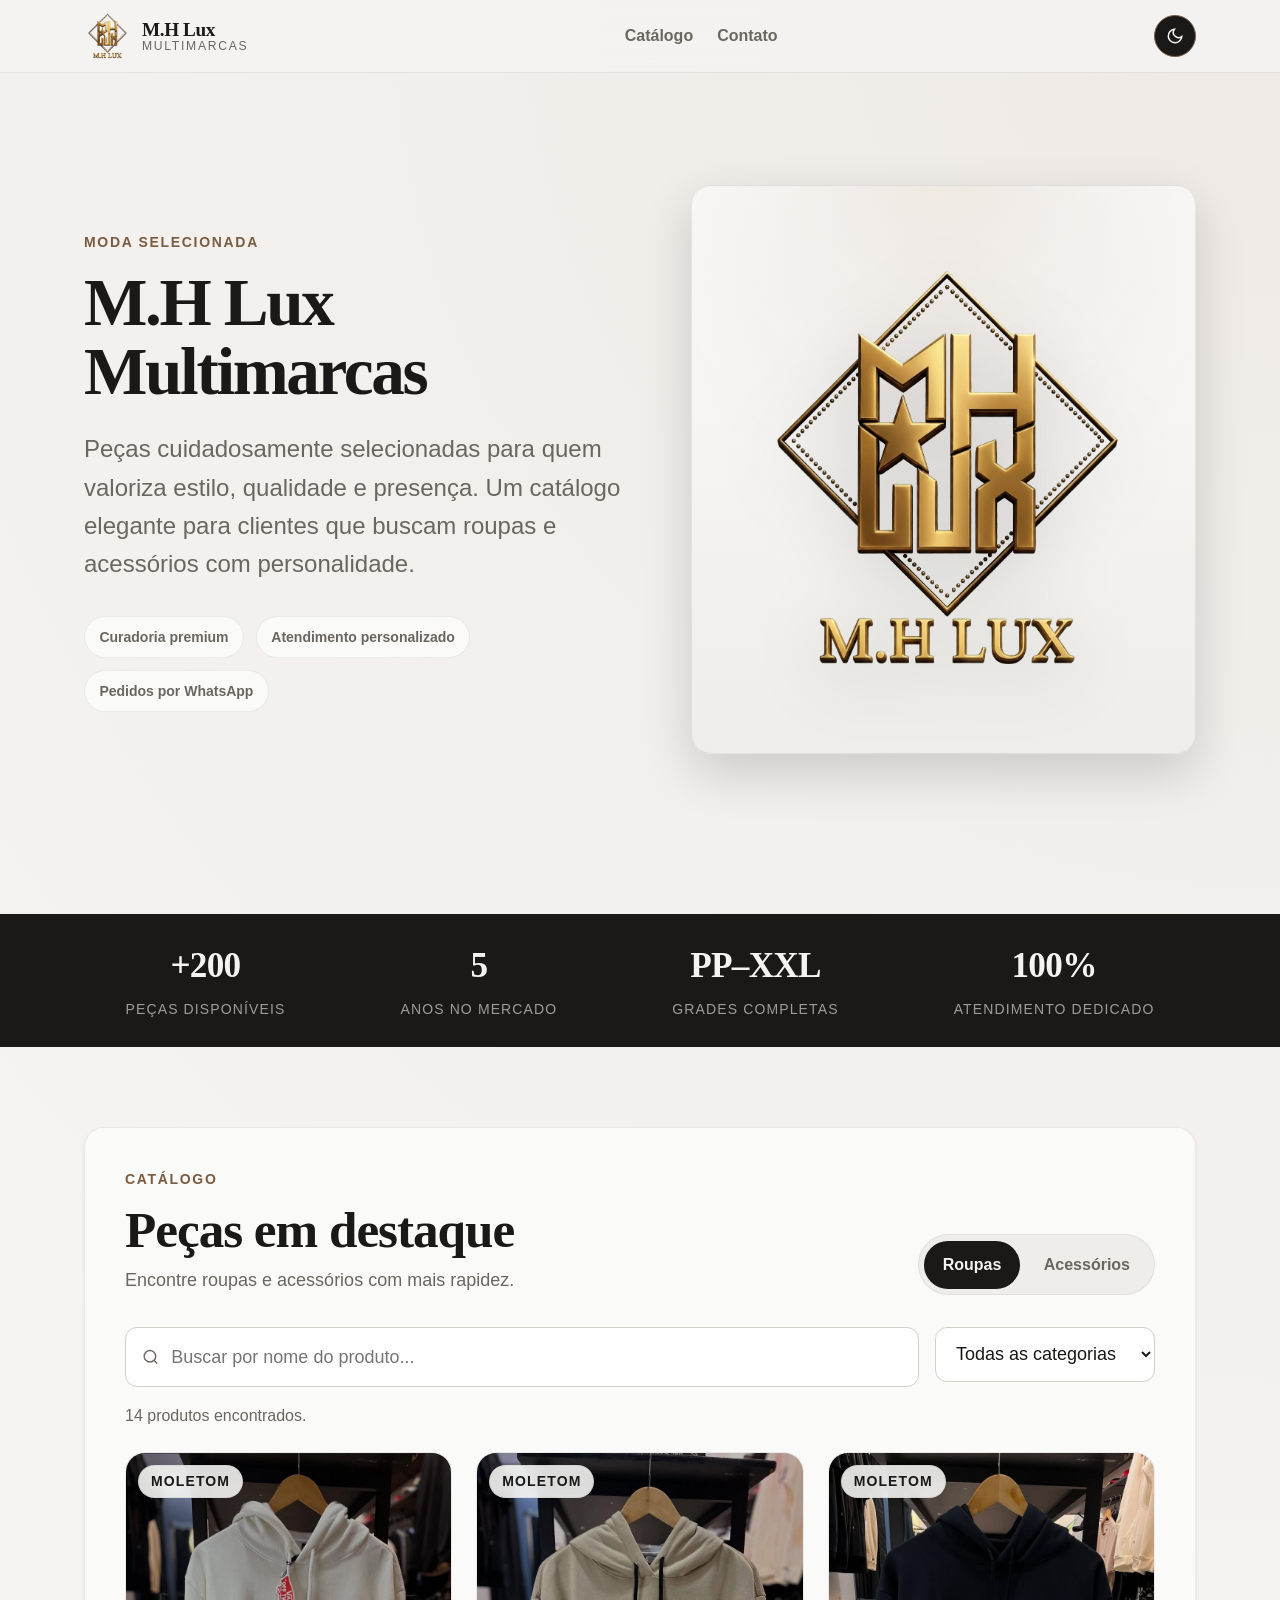
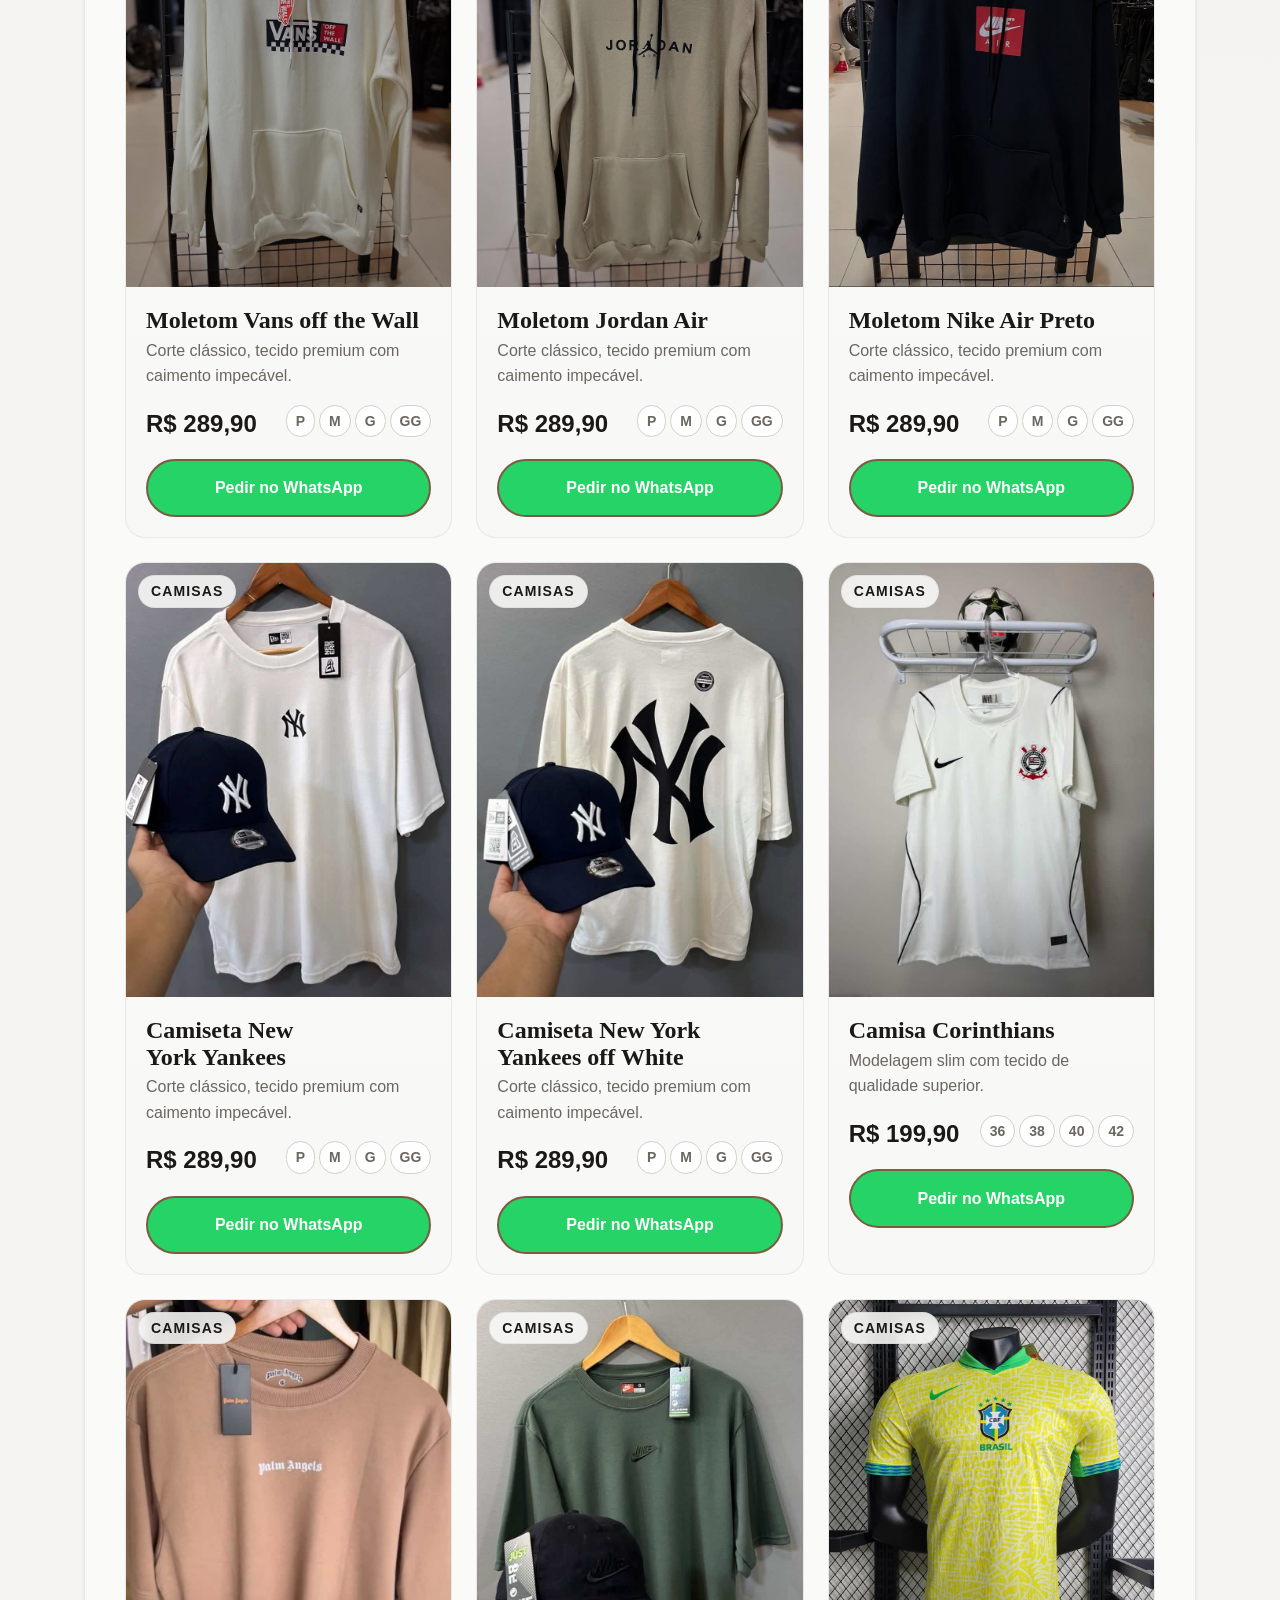
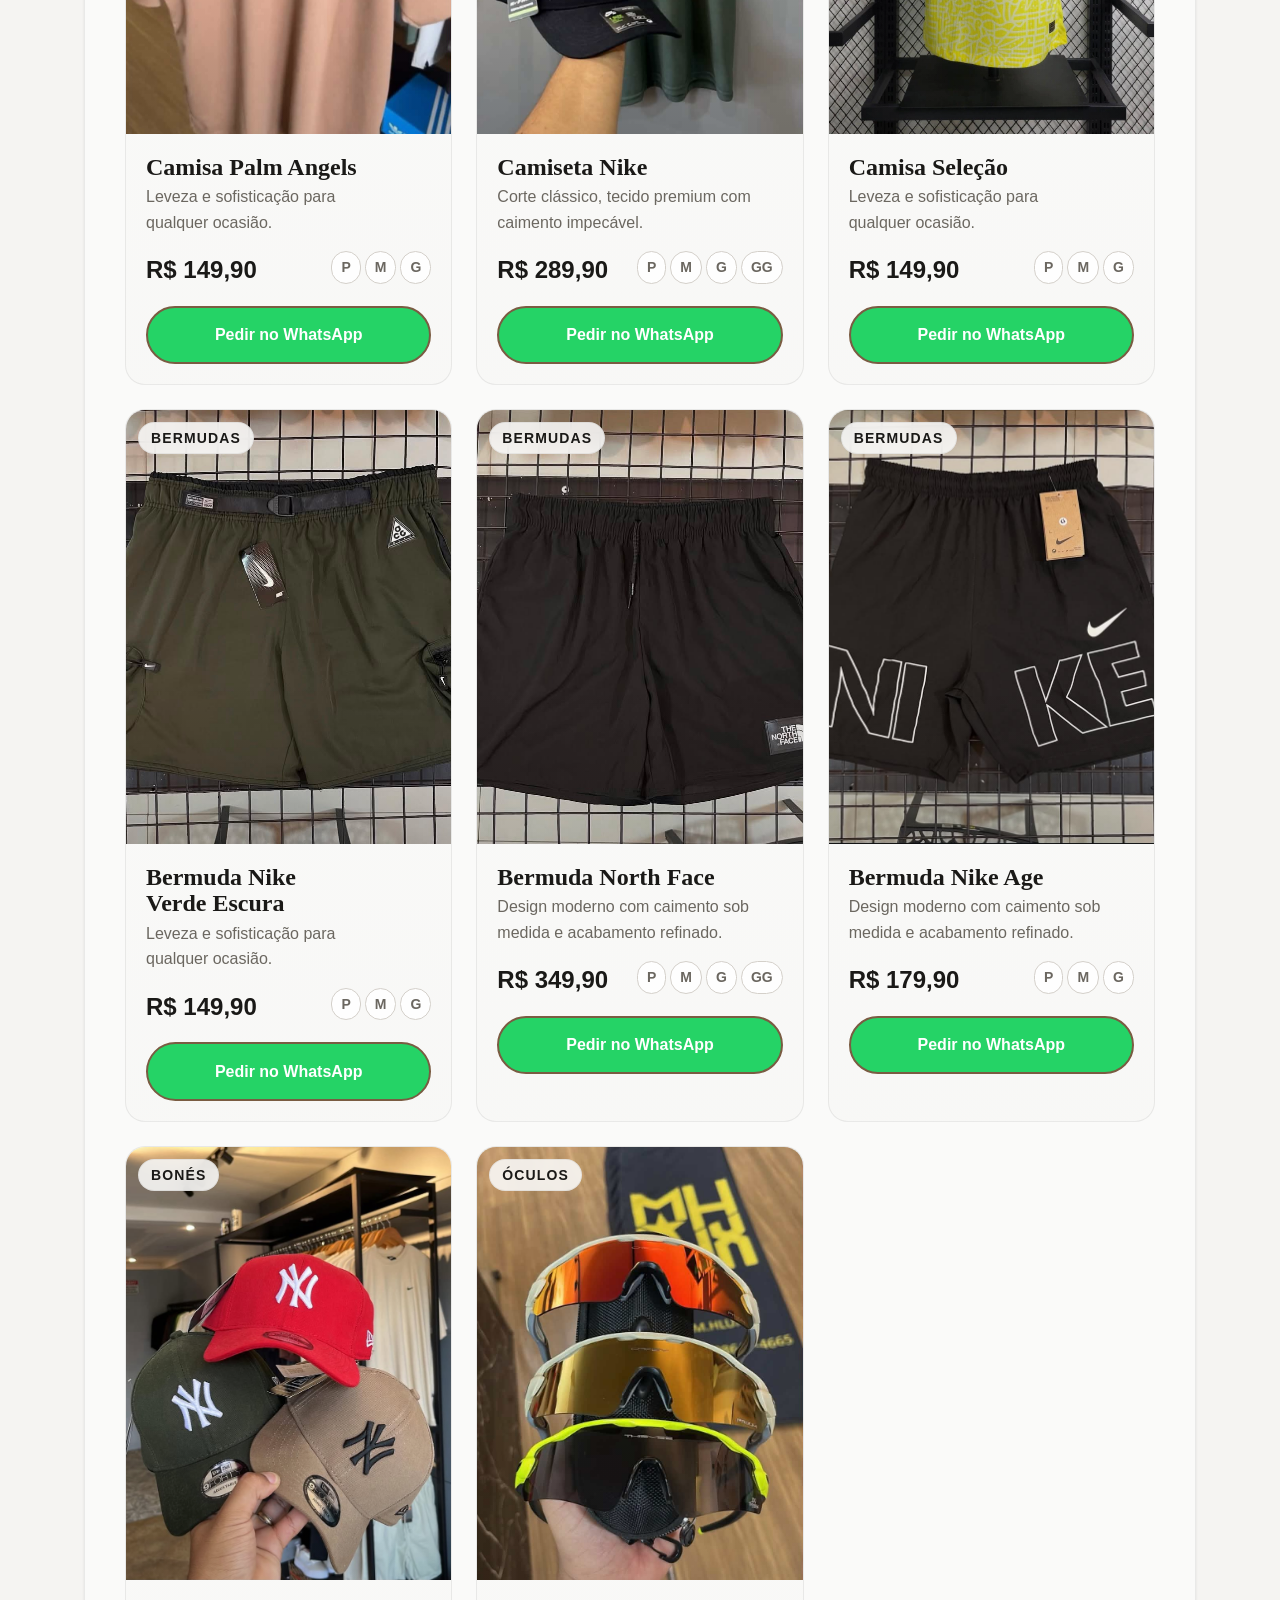
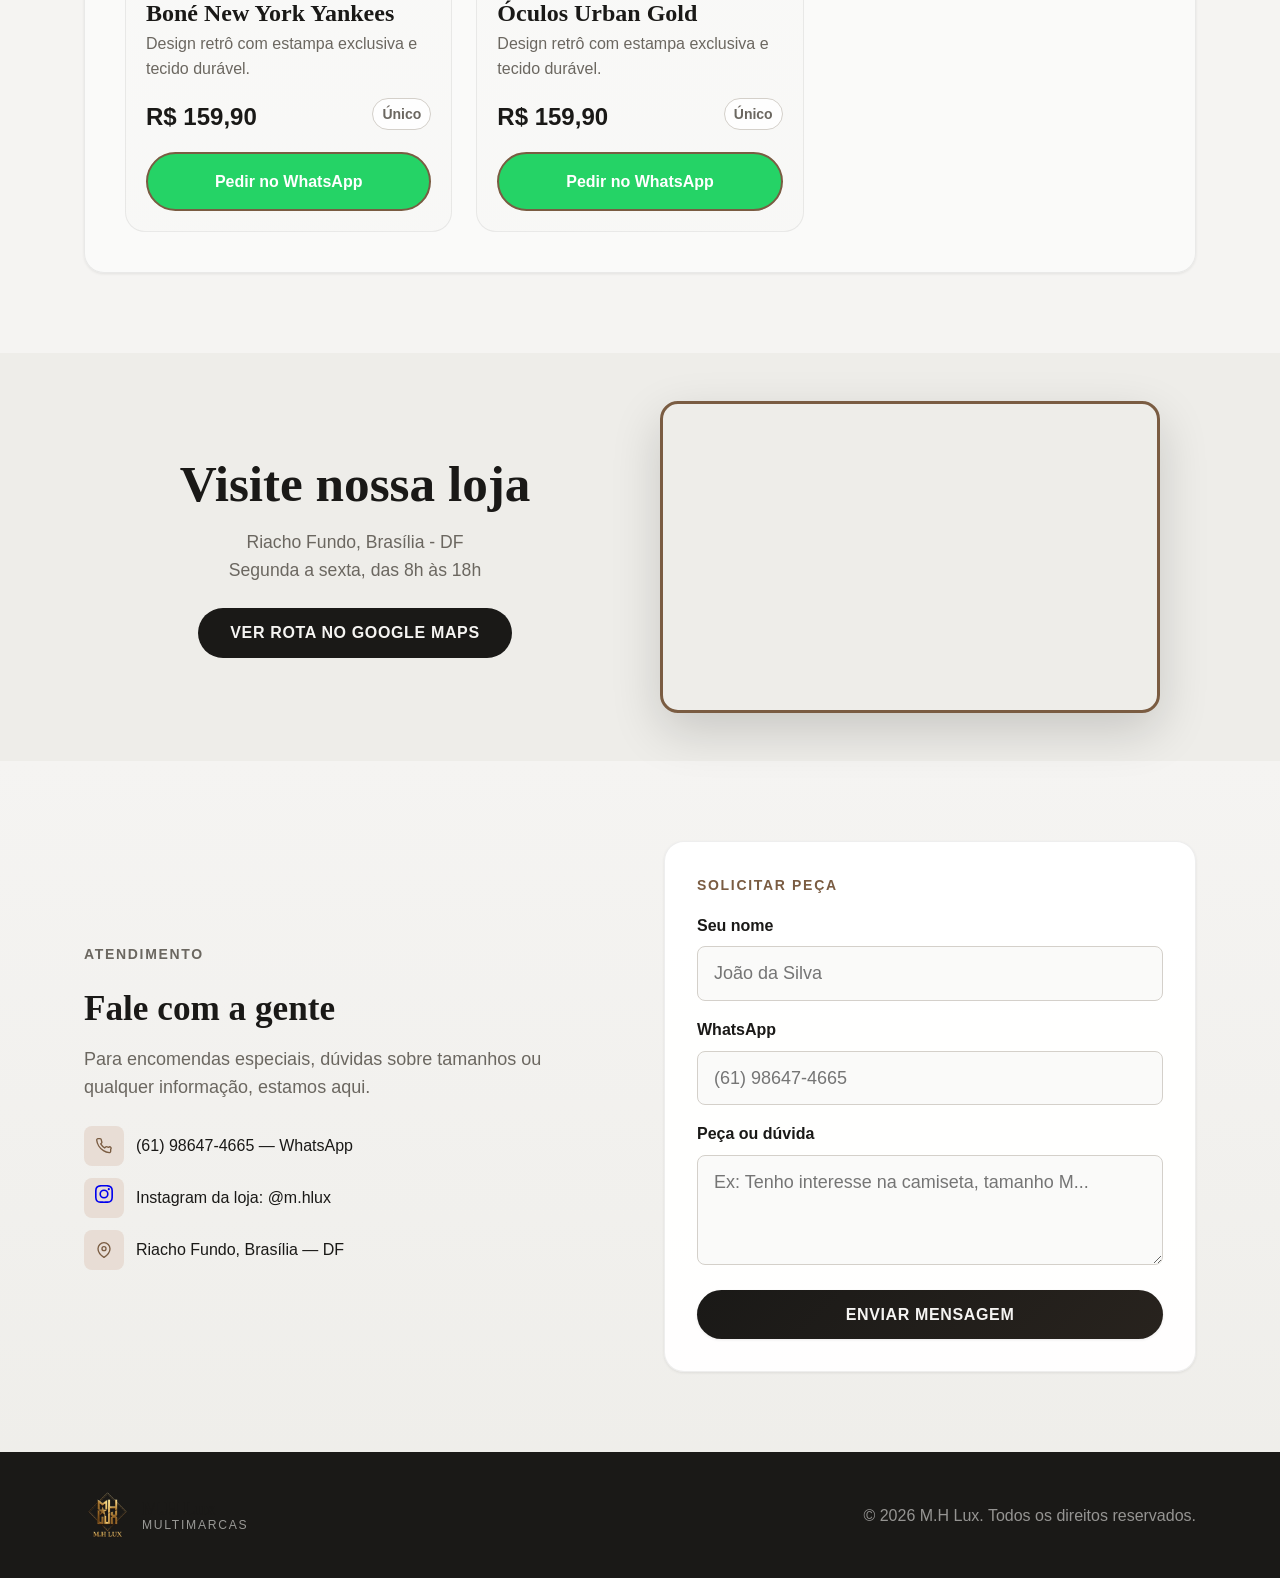
==== index.html @ c55ac5dd "Add files via upload" ====
<!DOCTYPE html>
<html lang="pt-BR" data-theme="light">
<head>
  <meta charset="UTF-8">
  <meta name="viewport" content="width=device-width, initial-scale=1.0">
  <title>M.H Lux - Multimarcas</title>
  <link rel="stylesheet" href="style.css">
  <link rel="icon" href="favicon-32x32.png" type="image/x-icon">
</head>
<body>

<header>
  <div class="header-inner">
    <a class="logo" href="#">
      <img src="mhlux-logo3.png" alt="Logo M.H Lux" width="46" height="46">
      <div class="logo-text">
        <strong>M.H Lux</strong>
        <span>Multimarcas</span>
      </div>
    </a>

    <nav class="header-nav">
      <a href="#produtos">Catálogo</a>
      <a href="#contato">Contato</a>
    </nav>

    <div class="header-actions">
      <button class="theme-toggle" data-theme-toggle aria-label="Alternar tema">
        <svg width="18" height="18" viewBox="0 0 24 24" fill="none" stroke="currentColor" stroke-width="2"><circle cx="12" cy="12" r="5"/><path d="M12 1v2M12 21v2M4.22 4.22l1.42 1.42M18.36 18.36l1.42 1.42M1 12h2M21 12h2M4.22 19.78l1.42-1.42M18.36 5.64l1.42-1.42"/></svg>
      </button>
    </div>
  </div>
</header>

<section class="section hero-section">
  <div class="container">
    <div class="hero">
      <div class="hero-text">
        <span class="hero-tag">Moda selecionada</span>
        <h1>M.H Lux Multimarcas</h1>
        <p>Peças cuidadosamente selecionadas para quem valoriza estilo, qualidade e presença. Um catálogo elegante para clientes que buscam roupas e acessórios com personalidade.</p>

        <div class="hero-mini-points">
          <span>Curadoria premium</span>
          <span>Atendimento personalizado</span>
          <span>Pedidos por WhatsApp</span>
        </div>
      </div>

      <div class="hero-img hero-logo-box">
        <img src="mhlux-logo3.png" alt="Logo M.H Lux" width="600" height="800" loading="lazy">
      </div>
    </div>
  </div>
</section>

<div class="stats-bar">
  <div class="stats-inner">
    <div class="stat"><span class="stat-num">+200</span><span class="stat-label">Peças disponíveis</span></div>
    <div class="stat"><span class="stat-num">5</span><span class="stat-label">Anos no mercado</span></div>
    <div class="stat"><span class="stat-num">PP–XXL</span><span class="stat-label">Grades completas</span></div>
    <div class="stat"><span class="stat-num">100%</span><span class="stat-label">Atendimento dedicado</span></div>
  </div>
</div>

<section class="section" id="produtos">
  <div class="container">
    <div class="catalog-shell">
      <div class="section-header catalog-header">
        <div>
          <p class="section-label">Catálogo</p>
          <h2 class="section-title">Peças em destaque</h2>
          <p class="section-subtitle">Encontre roupas e acessórios com mais rapidez.</p>
        </div>

        <div class="catalog-tabs" role="tablist" aria-label="Categorias principais">
          <button class="catalog-tab active" type="button" data-tab="roupas">Roupas</button>
          <button class="catalog-tab" type="button" data-tab="acessorios">Acessórios</button>
        </div>
      </div>

      <div class="catalog-toolbar">
        <div class="search-box">
          <svg width="18" height="18" viewBox="0 0 24 24" fill="none" stroke="currentColor" stroke-width="2">
            <circle cx="11" cy="11" r="8"></circle>
            <path d="M21 21l-4.35-4.35"></path>
          </svg>
          <input type="search" id="searchInput" placeholder="Buscar por nome do produto...">
        </div>

        <div class="filter-box">
          <label for="categoryFilter" class="sr-only">Filtrar categoria</label>
          <select id="categoryFilter">
            <option value="all">Todas as categorias</option>
            <option value="Moletom">Moletons</option>
            <option value="Camisas">Camisas</option>
            <option value="Bermudas">Bermudas</option>
            <option value="Bonés">Bonés</option>
            <option value="Óculos">Óculos</option>
            <option value="Bolsas">Bolsas</option>
            <option value="Relógios">Relógios</option>
          </select>
        </div>
      </div>

      <div class="results-bar">
        <p id="resultsCount">Mostrando todos os produtos.</p>
      </div>

      <div class="catalog-page active" id="roupas">
        <div class="products-grid">

          <div class="product-card" data-page="roupas" data-category="Moletom" data-name="Moletom Vans off the Wall">
            <div class="product-img">
              <img src="moletom.jpg" alt="Moletom Vans off the Wall" width="400" height="533" loading="lazy">
              <span class="product-category">Moletom</span>
            </div>
            <div class="product-info">
              <h3 class="product-name">Moletom Vans off the Wall</h3>
              <p class="product-desc">Corte clássico, tecido premium com caimento impecável.</p>
              <div class="product-footer">
                <span class="product-price">R$ 289,90</span>
                <div class="product-sizes">
                  <span class="size-chip">P</span><span class="size-chip">M</span><span class="size-chip">G</span><span class="size-chip">GG</span>
                </div>
              </div>
              <a class="product-whatsapp" target="_blank" rel="noopener noreferrer" href="https://wa.me/5561986474665?text=Olá! Tenho interesse na peça Moletom Vans off the Wall.">
                Pedir no WhatsApp
              </a>
            </div>
          </div>

          <div class="product-card" data-page="roupas" data-category="Moletom" data-name="Moletom Jordan Air">
            <div class="product-img">
              <img src="moletom-2.jpg" alt="Moletom Jordan Air" width="400" height="533" loading="lazy">
              <span class="product-category">Moletom</span>
            </div>
            <div class="product-info">
              <h3 class="product-name">Moletom Jordan Air</h3>
              <p class="product-desc">Corte clássico, tecido premium com caimento impecável.</p>
              <div class="product-footer">
                <span class="product-price">R$ 289,90</span>
                <div class="product-sizes">
                  <span class="size-chip">P</span><span class="size-chip">M</span><span class="size-chip">G</span><span class="size-chip">GG</span>
                </div>
              </div>
              <a class="product-whatsapp" target="_blank" rel="noopener noreferrer" href="https://wa.me/5561986474665?text=Olá! Tenho interesse na peça Moletom Jordan Air.">
                Pedir no WhatsApp
              </a>
            </div>
          </div>

          <div class="product-card" data-page="roupas" data-category="Moletom" data-name="Moletom Nike Air Preto">
            <div class="product-img">
              <img src="moletom-3.jpg" alt="Moletom Nike Air Preto" width="400" height="533" loading="lazy">
              <span class="product-category">Moletom</span>
            </div>
            <div class="product-info">
              <h3 class="product-name">Moletom Nike Air Preto</h3>
              <p class="product-desc">Corte clássico, tecido premium com caimento impecável.</p>
              <div class="product-footer">
                <span class="product-price">R$ 289,90</span>
                <div class="product-sizes">
                  <span class="size-chip">P</span><span class="size-chip">M</span><span class="size-chip">G</span><span class="size-chip">GG</span>
                </div>
              </div>
              <a class="product-whatsapp" target="_blank" rel="noopener noreferrer" href="https://wa.me/5561986474665?text=Olá! Tenho interesse na peça Moletom Nike Air Preto.">
                Pedir no WhatsApp
              </a>
            </div>
          </div>

          <div class="product-card" data-page="roupas" data-category="Camisas" data-name="Camiseta New York Yankees">
            <div class="product-img">
              <img src="camisa-1.jpg" alt="Camiseta New York Yankees" width="400" height="533" loading="lazy">
              <span class="product-category">Camisas</span>
            </div>
            <div class="product-info">
              <h3 class="product-name">Camiseta New York Yankees</h3>
              <p class="product-desc">Corte clássico, tecido premium com caimento impecável.</p>
              <div class="product-footer">
                <span class="product-price">R$ 289,90</span>
                <div class="product-sizes">
                  <span class="size-chip">P</span><span class="size-chip">M</span><span class="size-chip">G</span><span class="size-chip">GG</span>
                </div>
              </div>
              <a class="product-whatsapp" target="_blank" rel="noopener noreferrer" href="https://wa.me/5561986474665?text=Olá! Tenho interesse na peça Camiseta New York Yankees.">
                Pedir no WhatsApp
              </a>
            </div>
          </div>

          <div class="product-card" data-page="roupas" data-category="Camisas" data-name="Camiseta New York Yankees off White">
            <div class="product-img">
              <img src="camisa-2.jpg" alt="Camiseta New York Yankees off White" width="400" height="533" loading="lazy">
              <span class="product-category">Camisas</span>
            </div>
            <div class="product-info">
              <h3 class="product-name">Camiseta New York Yankees off White</h3>
              <p class="product-desc">Corte clássico, tecido premium com caimento impecável.</p>
              <div class="product-footer">
                <span class="product-price">R$ 289,90</span>
                <div class="product-sizes">
                  <span class="size-chip">P</span><span class="size-chip">M</span><span class="size-chip">G</span><span class="size-chip">GG</span>
                </div>
              </div>
              <a class="product-whatsapp" target="_blank" rel="noopener noreferrer" href="https://wa.me/5561986474665?text=Olá! Tenho interesse na peça Camiseta New York Yankees off White.">
                Pedir no WhatsApp
              </a>
            </div>
          </div>

          <div class="product-card" data-page="roupas" data-category="Camisas" data-name="Camisa Corinthians">
            <div class="product-img">
              <img src="camisa-3.jpg" alt="Camisa Corinthians" width="400" height="533" loading="lazy">
              <span class="product-category">Camisas</span>
            </div>
            <div class="product-info">
              <h3 class="product-name">Camisa Corinthians</h3>
              <p class="product-desc">Modelagem slim com tecido de qualidade superior.</p>
              <div class="product-footer">
                <span class="product-price">R$ 199,90</span>
                <div class="product-sizes">
                  <span class="size-chip">36</span><span class="size-chip">38</span><span class="size-chip">40</span><span class="size-chip">42</span>
                </div>
              </div>
              <a class="product-whatsapp" target="_blank" rel="noopener noreferrer" href="https://wa.me/5561986474665?text=Olá! Tenho interesse na peça Camisa Corinthians.">
                Pedir no WhatsApp
              </a>
            </div>
          </div>

          <div class="product-card" data-page="roupas" data-category="Camisas" data-name="Camisa Palm Angels">
            <div class="product-img">
              <img src="camisa-4.jpg" alt="Camisa Palm Angels" width="400" height="533" loading="lazy">
              <span class="product-category">Camisas</span>
            </div>
            <div class="product-info">
              <h3 class="product-name">Camisa Palm Angels</h3>
              <p class="product-desc">Leveza e sofisticação para qualquer ocasião.</p>
              <div class="product-footer">
                <span class="product-price">R$ 149,90</span>
                <div class="product-sizes">
                  <span class="size-chip">P</span><span class="size-chip">M</span><span class="size-chip">G</span>
                </div>
              </div>
              <a class="product-whatsapp" target="_blank" rel="noopener noreferrer" href="https://wa.me/5561986474665?text=Olá! Tenho interesse na peça Camisa Palm Angels.">
                Pedir no WhatsApp
              </a>
            </div>
          </div>

          <div class="product-card" data-page="roupas" data-category="Camisas" data-name="Camiseta Nike">
            <div class="product-img">
              <img src="camisa-5.jpg" alt="Camiseta Nike" width="400" height="533" loading="lazy">
              <span class="product-category">Camisas</span>
            </div>
            <div class="product-info">
              <h3 class="product-name">Camiseta Nike</h3>
              <p class="product-desc">Corte clássico, tecido premium com caimento impecável.</p>
              <div class="product-footer">
                <span class="product-price">R$ 289,90</span>
                <div class="product-sizes">
                  <span class="size-chip">P</span><span class="size-chip">M</span><span class="size-chip">G</span><span class="size-chip">GG</span>
                </div>
              </div>
              <a class="product-whatsapp" target="_blank" rel="noopener noreferrer" href="https://wa.me/5561986474665?text=Olá! Tenho interesse na peça Camiseta Nike.">
                Pedir no WhatsApp
              </a>
            </div>
          </div>

          <div class="product-card" data-page="roupas" data-category="Camisas" data-name="Camisa Seleção">
            <div class="product-img">
              <img src="camisa-6.webp" alt="Camisa Seleção" width="400" height="533" loading="lazy">
              <span class="product-category">Camisas</span>
            </div>
            <div class="product-info">
              <h3 class="product-name">Camisa Seleção</h3>
              <p class="product-desc">Leveza e sofisticação para qualquer ocasião.</p>
              <div class="product-footer">
                <span class="product-price">R$ 149,90</span>
                <div class="product-sizes">
                  <span class="size-chip">P</span><span class="size-chip">M</span><span class="size-chip">G</span>
                </div>
              </div>
              <a class="product-whatsapp" target="_blank" rel="noopener noreferrer" href="https://wa.me/5561986474665?text=Olá! Tenho interesse na peça Camisa Seleção.">
                Pedir no WhatsApp
              </a>
            </div>
          </div>

          <div class="product-card" data-page="roupas" data-category="Bermudas" data-name="Bermuda Nike Verde Escura">
            <div class="product-img">
              <img src="bermuda.jpg" alt="Bermuda Nike Verde Escura" width="400" height="533" loading="lazy">
              <span class="product-category">Bermudas</span>
            </div>
            <div class="product-info">
              <h3 class="product-name">Bermuda Nike Verde Escura</h3>
              <p class="product-desc">Leveza e sofisticação para qualquer ocasião.</p>
              <div class="product-footer">
                <span class="product-price">R$ 149,90</span>
                <div class="product-sizes">
                  <span class="size-chip">P</span><span class="size-chip">M</span><span class="size-chip">G</span>
                </div>
              </div>
              <a class="product-whatsapp" target="_blank" rel="noopener noreferrer" href="https://wa.me/5561986474665?text=Olá! Tenho interesse na peça Bermuda Nike Verde Escura.">
                Pedir no WhatsApp
              </a>
            </div>
          </div>

          <div class="product-card" data-page="roupas" data-category="Bermudas" data-name="Bermuda North Face">
            <div class="product-img">
              <img src="bermuda-2.jpg" alt="Bermuda North Face" width="400" height="533" loading="lazy">
              <span class="product-category">Bermudas</span>
            </div>
            <div class="product-info">
              <h3 class="product-name">Bermuda North Face</h3>
              <p class="product-desc">Design moderno com caimento sob medida e acabamento refinado.</p>
              <div class="product-footer">
                <span class="product-price">R$ 349,90</span>
                <div class="product-sizes">
                  <span class="size-chip">P</span><span class="size-chip">M</span><span class="size-chip">G</span><span class="size-chip">GG</span>
                </div>
              </div>
              <a class="product-whatsapp" target="_blank" rel="noopener noreferrer" href="https://wa.me/5561986474665?text=Olá! Tenho interesse na peça Bermuda North Face.">
                Pedir no WhatsApp
              </a>
            </div>
          </div>

          <div class="product-card" data-page="roupas" data-category="Bermudas" data-name="Bermuda Nike Age">
            <div class="product-img">
              <img src="bermuda-3.jpg" alt="Bermuda Nike Age" width="400" height="533" loading="lazy">
              <span class="product-category">Bermudas</span>
            </div>
            <div class="product-info">
              <h3 class="product-name">Bermuda Nike Age</h3>
              <p class="product-desc">Design moderno com caimento sob medida e acabamento refinado.</p>
              <div class="product-footer">
                <span class="product-price">R$ 179,90</span>
                <div class="product-sizes">
                  <span class="size-chip">P</span><span class="size-chip">M</span><span class="size-chip">G</span>
                </div>
              </div>
              <a class="product-whatsapp" target="_blank" rel="noopener noreferrer" href="https://wa.me/5561986474665?text=Olá! Tenho interesse na peça Bermuda Nike Age.">
                Pedir no WhatsApp
              </a>
            </div>
          </div>

          <div class="product-card" data-page="roupas" data-category="Bonés" data-name="Boné New York Yankees">
            <div class="product-img">
              <img src="bone.jpg" alt="Boné New York Yankees" width="400" height="533" loading="lazy">
              <span class="product-category">Bonés</span>
            </div>
            <div class="product-info">
              <h3 class="product-name">Boné New York Yankees</h3>
              <p class="product-desc">Design retrô com estampa exclusiva e tecido durável.</p>
              <div class="product-footer">
                <span class="product-price">R$ 159,90</span>
                <div class="product-sizes">
                  <span class="size-chip">Único</span>
                </div>
              </div>
              <a class="product-whatsapp" target="_blank" rel="noopener noreferrer" href="https://wa.me/5561986474665?text=Olá! Tenho interesse na peça Boné New York Yankees.">
                Pedir no WhatsApp
              </a>
            </div>
          </div>

          <div class="product-card" data-page="roupas" data-category="Óculos" data-name="Óculos Urban Gold">
            <div class="product-img">
              <img src="acessorio.jpg" alt="Óculos Urban Gold" width="400" height="533" loading="lazy">
              <span class="product-category">Óculos</span>
            </div>
            <div class="product-info">
              <h3 class="product-name">Óculos Urban Gold</h3>
              <p class="product-desc">Design retrô com estampa exclusiva e tecido durável.</p>
              <div class="product-footer">
                <span class="product-price">R$ 159,90</span>
                <div class="product-sizes">
                  <span class="size-chip">Único</span>
                </div>
              </div>
              <a class="product-whatsapp" target="_blank" rel="noopener noreferrer" href="https://wa.me/5561986474665?text=Olá! Tenho interesse na peça Óculos Urban Gold.">
                Pedir no WhatsApp
              </a>
            </div>
          </div>

        </div>
      </div>

      <div class="catalog-page" id="acessorios">
        <div class="products-grid">

          <div class="product-card" data-page="acessorios" data-category="Bolsas" data-name="Bolsa Premium Nude">
            <div class="product-img">
              <img src="camisa-1.jpg" alt="Bolsa Premium Nude" width="400" height="533" loading="lazy">
              <span class="product-category">Bolsas</span>
            </div>
            <div class="product-info">
              <h3 class="product-name">Bolsa Premium Nude</h3>
              <p class="product-desc">Acabamento elegante e estrutura refinada para compor looks sofisticados.</p>
              <div class="product-footer">
                <span class="product-price">R$ 239,90</span>
                <div class="product-sizes">
                  <span class="size-chip">Único</span>
                </div>
              </div>
              <a class="product-whatsapp" target="_blank" rel="noopener noreferrer" href="https://wa.me/5561986474665?text=Olá! Tenho interesse no acessório Bolsa Premium Nude.">
                Pedir no WhatsApp
              </a>
            </div>
          </div>

          <div class="product-card" data-page="acessorios" data-category="Bonés" data-name="Boné Street Black">
            <div class="product-img">
              <img src="camisa-2.jpg" alt="Boné Street Black" width="400" height="533" loading="lazy">
              <span class="product-category">Bonés</span>
            </div>
            <div class="product-info">
              <h3 class="product-name">Boné Street Black</h3>
              <p class="product-desc">Visual urbano com ajuste confortável para uso diário.</p>
              <div class="product-footer">
                <span class="product-price">R$ 89,90</span>
                <div class="product-sizes">
                  <span class="size-chip">Único</span>
                </div>
              </div>
              <a class="product-whatsapp" target="_blank" rel="noopener noreferrer" href="https://wa.me/5561986474665?text=Olá! Tenho interesse no acessório Boné Street Black.">
                Pedir no WhatsApp
              </a>
            </div>
          </div>

          <div class="product-card" data-page="acessorios" data-category="Óculos" data-name="Óculos Urban Gold">
            <div class="product-img">
              <img src="camisa-3.jpg" alt="Óculos Urban Gold" width="400" height="533" loading="lazy">
              <span class="product-category">Óculos</span>
            </div>
            <div class="product-info">
              <h3 class="product-name">Óculos Urban Gold</h3>
              <p class="product-desc">Design marcante com toque moderno e acabamento elegante.</p>
              <div class="product-footer">
                <span class="product-price">R$ 169,90</span>
                <div class="product-sizes">
                  <span class="size-chip">Único</span>
                </div>
              </div>
              <a class="product-whatsapp" target="_blank" rel="noopener noreferrer" href="https://wa.me/5561986474665?text=Olá! Tenho interesse no acessório Óculos Urban Gold.">
                Pedir no WhatsApp
              </a>
            </div>
          </div>

          <div class="product-card" data-page="acessorios" data-category="Relógios" data-name="Relógio Classic Silver">
            <div class="product-img">
              <img src="camisa-4.jpg" alt="Relógio Classic Silver" width="400" height="533" loading="lazy">
              <span class="product-category">Relógios</span>
            </div>
            <div class="product-info">
              <h3 class="product-name">Relógio Classic Silver</h3>
              <p class="product-desc">Minimalista, elegante e fácil de combinar com diversas produções.</p>
              <div class="product-footer">
                <span class="product-price">R$ 219,90</span>
                <div class="product-sizes">
                  <span class="size-chip">Único</span>
                </div>
              </div>
              <a class="product-whatsapp" target="_blank" rel="noopener noreferrer" href="https://wa.me/5561986474665?text=Olá! Tenho interesse no acessório Relógio Classic Silver.">
                Pedir no WhatsApp
              </a>
            </div>
          </div>

          <div class="product-card" data-page="acessorios" data-category="Bolsas" data-name="Bolsa Mini Lux">
            <div class="product-img">
              <img src="camisa-5.jpg" alt="Bolsa Mini Lux" width="400" height="533" loading="lazy">
              <span class="product-category">Bolsas</span>
            </div>
            <div class="product-info">
              <h3 class="product-name">Bolsa Mini Lux</h3>
              <p class="product-desc">Peça compacta e sofisticada para ocasiões especiais.</p>
              <div class="product-footer">
                <span class="product-price">R$ 189,90</span>
                <div class="product-sizes">
                  <span class="size-chip">Único</span>
                </div>
              </div>
              <a class="product-whatsapp" target="_blank" rel="noopener noreferrer" href="https://wa.me/5561986474665?text=Olá! Tenho interesse no acessório Bolsa Mini Lux.">
                Pedir no WhatsApp
              </a>
            </div>
          </div>

          <div class="product-card" data-page="acessorios" data-category="Bonés" data-name="Boné Signature Beige">
            <div class="product-img">
              <img src="camisa-6.webp" alt="Boné Signature Beige" width="400" height="533" loading="lazy">
              <span class="product-category">Bonés</span>
            </div>
            <div class="product-info">
              <h3 class="product-name">Boné Signature Beige</h3>
              <p class="product-desc">Cor neutra e acabamento clean para um visual premium e casual.</p>
              <div class="product-footer">
                <span class="product-price">R$ 99,90</span>
                <div class="product-sizes">
                  <span class="size-chip">Único</span>
                </div>
              </div>
              <a class="product-whatsapp" target="_blank" rel="noopener noreferrer" href="https://wa.me/5561986474665?text=Olá! Tenho interesse no acessório Boné Signature Beige.">
                Pedir no WhatsApp
              </a>
            </div>
          </div>

        </div>
      </div>

      <div class="empty-state" id="emptyState" hidden>
        <p>Nenhum produto encontrado com esse filtro.</p>
      </div>
    </div>
  </div>
</section>

<section class="localizacao">
  <div class="localizacao-grid">
    <div class="localizacao-info">
      <h2>Visite nossa loja</h2>
      <p class="localizacao-endereco">
        Riacho Fundo, Brasília - DF<br>
        Segunda a sexta, das 8h às 18h
      </p>
      <a href="https://www.google.com/maps?q=Plano+Piloto+Brasília+DF" target="_blank" rel="noopener noreferrer" class="botao-cta">
        Ver rota no Google Maps
      </a>
    </div>
    <div class="localizacao-mapa">
      <iframe src="https://www.google.com/maps/embed?pb=!1m18!1m12!1m3!1d3837.122138599473!2d-48.050089799999995!3d-15.9026709!2m3!1f0!2f0!3f0!3m2!1i1024!2i768!4f13.1!3m3!1m2!1s0x935a2dd3683a93ab%3A0xb0acc6770a317931!2sMH%20LUX!5e0!3m2!1spt-BR!2sbr!4v1785598794282!5m2!1spt-BR!2sbr" width="600" height="450" style="border:0;" allowfullscreen="" loading="lazy" referrerpolicy="strict-origin-when-cross-origin"></iframe>
    </div>
  </div>
</section>

<section class="section contact-section" id="contato">
  <div class="container">
    <div class="contact-grid">
      <div class="contact-info">
        <p class="section-label">Atendimento</p>
        <h2>Fale com a gente</h2>
        <p>Para encomendas especiais, dúvidas sobre tamanhos ou qualquer informação, estamos aqui.</p>

        <div class="contact-items">
          <div class="contact-item">
            <div class="contact-icon">
              <svg width="16" height="16" viewBox="0 0 24 24" fill="none" stroke="currentColor" stroke-width="2"><path d="M22 16.92v3a2 2 0 0 1-2.18 2 19.79 19.79 0 0 1-8.63-3.07A19.5 19.5 0 0 1 4.14 12 19.79 19.79 0 0 1 1.07 3.18 2 2 0 0 1 3 1h3a2 2 0 0 1 2 1.72c.127.96.361 1.903.7 2.81a2 2 0 0 1-.45 2.11L7.09 8.91a16 16 0 0 0 6 6l1.27-1.27a2 2 0 0 1 2.11-.45c.907.339 1.85.573 2.81.7A2 2 0 0 1 22 16.92z"/></svg>
            </div>
            <span>(61) 98647-4665 — WhatsApp</span>
          </div>

          <div class="contact-item">
            <div class="contact-icon">
              <a href="https://www.instagram.com/m.hlux/" target="_blank" rel="noopener noreferrer" aria-label="Instagram da loja" class="social-link">
                <svg width="18" height="18" viewBox="0 0 24 24" fill="currentColor">
                  <path d="M12 2.163c3.204 0 3.584.012 4.85.07 3.252.148 4.771 1.691 4.919 4.919.058 1.265.069 1.645.069 4.849 0 3.205-.012 3.584-.069 4.849-.149 3.225-1.664 4.771-4.919 4.919-1.266.058-1.644.07-4.85.07-3.204 0-3.584-.012-4.849-.07-3.26-.149-4.771-1.699-4.919-4.92-.058-1.265-.07-1.644-.07-4.849 0-3.204.013-3.583.07-4.849.149-3.227 1.664-4.771 4.919-4.919 1.266-.057 1.645-.069 4.849-.069zm0-2.163c-3.259 0-3.667.014-4.947.072-4.358.2-6.78 2.618-6.98 6.98-.059 1.281-.073 1.689-.073 4.948 0 3.259.014 3.668.072 4.948.2 4.358 2.618 6.78 6.98 6.98 1.281.058 1.689.072 4.948.072 3.259 0 3.668-.014 4.948-.072 4.354-.2 6.782-2.618 6.979-6.98.059-1.28.073-1.689.073-4.948 0-3.259-.014-3.667-.072-4.947-.196-4.354-2.617-6.78-6.979-6.98-1.281-.059-1.69-.073-4.949-.073zm0 5.838a6.162 6.162 0 1 0 0 12.324 6.162 6.162 0 0 0 0-12.324zM12 16a4 4 0 1 1 0-8 4 4 0 0 1 0 8zm6.406-11.845a1.44 1.44 0 1 0 0 2.881 1.44 1.44 0 0 0 0-2.881z"/>
                </svg>
              </a>
            </div>
            <span>Instagram da loja: @m.hlux</span>
          </div>

          <div class="contact-item">
            <div class="contact-icon">
              <svg width="16" height="16" viewBox="0 0 24 24" fill="none" stroke="currentColor" stroke-width="2"><path d="M21 10c0 7-9 13-9 13s-9-6-9-13a9 9 0 0 1 18 0z"/><circle cx="12" cy="10" r="3"/></svg>
            </div>
            <span>Riacho Fundo, Brasília — DF</span>
          </div>
        </div>
      </div>

      <div class="contact-form">
        <p class="section-label form-label">Solicitar peça</p>
        <div class="form-group">
          <label for="nome">Seu nome</label>
          <input type="text" id="nome" placeholder="João da Silva">
        </div>
        <div class="form-group">
          <label for="whats">WhatsApp</label>
          <input type="tel" id="whats" placeholder="(61) 98647-4665">
        </div>
        <div class="form-group">
          <label for="msg">Peça ou dúvida</label>
          <textarea id="msg" placeholder="Ex: Tenho interesse na camiseta, tamanho M..."></textarea>
        </div>
        <button class="btn-primary form-submit" id="contactWhatsappButton" type="button">Enviar mensagem</button>
      </div>
    </div>
  </div>
</section>

<footer>
  <div class="footer-inner">
    <span class="logo footer-logo">
      <img src="mhlux-logo3.png" alt="Logo M.H Lux" width="42" height="42">
      <div class="logo-text">
        <strong>M.H Lux</strong>
        <span>Multimarcas</span>
      </div>
    </span>
    <p class="footer-copy">© 2026 M.H Lux. Todos os direitos reservados.</p>
  </div>
</footer>

<script src="script.js" defer></script>

</body>
</html>
---- style.css ----
@charset "UTF-8";

:root, [data-theme="light"] {
  --font-display: 'Zodiak', Georgia, serif;
  --font-body: 'Cabinet Grotesk', 'Helvetica Neue', sans-serif;

  --text-xs: clamp(0.75rem, 0.7rem + 0.25vw, 0.875rem);
  --text-sm: clamp(0.875rem, 0.8rem + 0.35vw, 1rem);
  --text-base: clamp(1rem, 0.95rem + 0.25vw, 1.125rem);
  --text-lg: clamp(1.125rem, 1rem + 0.75vw, 1.5rem);
  --text-xl: clamp(1.5rem, 1.2rem + 1.25vw, 2.25rem);
  --text-2xl: clamp(2rem, 1.2rem + 2.5vw, 3.5rem);
  --text-3xl: clamp(2.5rem, 1rem + 4vw, 5rem);

  --space-1: 0.25rem;
  --space-2: 0.5rem;
  --space-3: 0.75rem;
  --space-4: 1rem;
  --space-5: 1.25rem;
  --space-6: 1.5rem;
  --space-8: 2rem;
  --space-10: 2.5rem;
  --space-12: 3rem;
  --space-16: 4rem;
  --space-20: 5rem;

  --color-bg: #f5f4f2;
  --color-surface: #fafaf9;
  --color-surface-2: #ffffff;
  --color-surface-offset: #eeede9;
  --color-divider: #e0ddd9;
  --color-border: #d4d0ca;

  --color-text: #1a1917;
  --color-text-muted: #6b6760;
  --color-text-faint: #b5b2ac;
  --color-text-inverse: #f5f4f2;

  --color-accent: #7a5c42;
  --color-accent-hover: #5e4330;
  --color-accent-light: #e8ddd5;
  --color-gold-soft: #b8946a;

  --radius-sm: 0.25rem;
  --radius-md: 0.5rem;
  --radius-lg: 0.75rem;
  --radius-xl: 1.25rem;
  --radius-full: 9999px;

  --shadow-sm: 0 1px 3px oklch(0.1 0.01 60 / 0.08);
  --shadow-md: 0 8px 24px oklch(0.1 0.01 60 / 0.1);
  --shadow-lg: 0 18px 50px oklch(0.1 0.01 60 / 0.16);

  --transition: 180ms cubic-bezier(0.16, 1, 0.3, 1);
}

[data-theme="dark"] {
  --color-bg: #131211;
  --color-surface: #1b1a18;
  --color-surface-2: #201f1d;
  --color-surface-offset: #252320;
  --color-divider: #2c2a27;
  --color-border: #353330;
  --color-text: #e8e6e2;
  --color-text-muted: #857f79;
  --color-text-faint: #504c48;
  --color-text-inverse: #1a1917;
  --color-accent: #c49a76;
  --color-accent-hover: #dbb898;
  --color-accent-light: #3a2f26;
  --color-gold-soft: #d0ab80;
  --shadow-sm: 0 1px 3px oklch(0 0 0 / 0.25);
  --shadow-md: 0 8px 24px oklch(0 0 0 / 0.35);
  --shadow-lg: 0 18px 50px oklch(0 0 0 / 0.45);
}

*,
*::before,
*::after {
  box-sizing: border-box;
  margin: 0;
  padding: 0;
}

html {
  -webkit-font-smoothing: antialiased;
  scroll-behavior: smooth;
}

body {
  font-family: var(--font-body);
  font-size: var(--text-base);
  color: var(--color-text);
  background:
    radial-gradient(circle at top right, color-mix(in oklab, var(--color-accent-light) 45%, transparent), transparent 28%),
    var(--color-bg);
  min-height: 100dvh;
  line-height: 1.6;
}

img {
  display: block;
  max-width: 100%;
  height: auto;
}

h1, h2, h3, h4 {
  font-family: var(--font-display);
  line-height: 1.1;
  text-wrap: balance;
}

p {
  text-wrap: pretty;
  max-width: 72ch;
}

button {
  cursor: pointer;
  background: none;
  border: none;
  font: inherit;
  color: inherit;
}

a, button, input, select, textarea {
  transition:
    color var(--transition),
    background var(--transition),
    border-color var(--transition),
    opacity var(--transition),
    transform var(--transition),
    box-shadow var(--transition);
}

.container {
  max-width: 1160px;
  margin-inline: auto;
  padding-inline: var(--space-6);
}

.section {
  padding-block: clamp(var(--space-12), 8vw, var(--space-20));
}

.sr-only {
  position: absolute;
  width: 1px;
  height: 1px;
  padding: 0;
  margin: -1px;
  overflow: hidden;
  clip: rect(0, 0, 0, 0);
  white-space: nowrap;
  border: 0;
}

header {
  position: sticky;
  top: 0;
  z-index: 100;
  background: color-mix(in oklch, var(--color-bg) 84%, transparent);
  backdrop-filter: blur(16px);
  border-bottom: 1px solid oklch(from var(--color-text) l c h / 0.08);
}

.header-inner {
  max-width: 1160px;
  margin-inline: auto;
  padding-inline: var(--space-6);
  min-height: 72px;
  display: flex;
  align-items: center;
  justify-content: space-between;
  gap: var(--space-4);
}

.logo {
  display: flex;
  align-items: center;
  gap: var(--space-3);
  color: var(--color-text);
  text-decoration: none;
}

.logo img {
  width: 46px;
  height: 46px;
  object-fit: contain;
}

.logo-text {
  display: flex;
  flex-direction: column;
  line-height: 1.1;
}

.logo-text strong {
  font-family: var(--font-display);
  font-size: 1.2rem;
  letter-spacing: -0.02em;
}

.logo-text span {
  font-size: 0.76rem;
  text-transform: uppercase;
  letter-spacing: 0.14em;
  color: var(--color-text-muted);
}

.header-nav {
  display: flex;
  align-items: center;
  gap: var(--space-6);
}

.header-nav a {
  color: var(--color-text-muted);
  text-decoration: none;
  font-size: var(--text-sm);
  font-weight: 600;
}

.header-nav a:hover {
  color: var(--color-text);
}

.header-actions {
  display: flex;
  align-items: center;
  gap: var(--space-4);
}

/* THEME TOGGLE — invertido para ficar mais visível */
.theme-toggle {
  width: 42px;
  height: 42px;
  display: flex;
  align-items: center;
  justify-content: center;
  border-radius: var(--radius-full);
  color: var(--color-text-inverse);
  border: 1px solid var(--color-accent);
  background: var(--color-text);
}

.theme-toggle:hover {
  background: var(--color-accent);
  color: var(--color-text-inverse);
}

.badge-season {
  font-size: var(--text-xs);
  font-weight: 700;
  letter-spacing: 0.08em;
  text-transform: uppercase;
  padding: var(--space-1) var(--space-3);
  border-radius: var(--radius-full);
  background: linear-gradient(135deg, var(--color-accent), var(--color-gold-soft));
  color: var(--color-text-inverse);
}

.hero-section {
  padding-top: var(--space-8);
}

.hero {
  padding-block: clamp(var(--space-12), 8vw, var(--space-20));
  display: grid;
  grid-template-columns: 1.05fr 0.95fr;
  gap: var(--space-12);
  align-items: center;
}

.hero-tag {
  display: inline-block;
  font-size: var(--text-xs);
  font-weight: 700;
  letter-spacing: 0.12em;
  text-transform: uppercase;
  color: var(--color-accent);
  margin-bottom: var(--space-4);
}

.hero h1 {
  font-size: var(--text-3xl);
  font-weight: 700;
  line-height: 1.02;
  letter-spacing: -0.035em;
  margin-bottom: var(--space-6);
}

.hero p {
  font-size: var(--text-lg);
  color: var(--color-text-muted);
  margin-bottom: var(--space-8);
  max-width: 46ch;
}

.hero-cta {
  display: flex;
  align-items: center;
  gap: var(--space-5);
  flex-wrap: wrap;
  margin-bottom: var(--space-8);
}

.hero-mini-points {
  display: flex;
  gap: var(--space-3);
  flex-wrap: wrap;
}

.hero-mini-points span {
  padding: 0.55rem 0.9rem;
  border: 1px solid oklch(from var(--color-text) l c h / 0.08);
  background: color-mix(in oklab, var(--color-surface) 94%, transparent);
  border-radius: var(--radius-full);
  font-size: var(--text-xs);
  font-weight: 600;
  color: var(--color-text-muted);
}

.hero-img {
  aspect-ratio: 4 / 4.5;
  background:
    radial-gradient(circle at top, color-mix(in oklab, var(--color-accent-light) 60%, transparent), transparent 52%),
    linear-gradient(180deg, var(--color-surface), var(--color-surface-offset));
  border-radius: var(--radius-xl);
  overflow: hidden;
  position: relative;
  border: 1px solid oklch(from var(--color-text) l c h / 0.07);
  box-shadow: var(--shadow-lg);
}

.hero-logo-box {
  display: flex;
  align-items: center;
  justify-content: center;
  padding: clamp(var(--space-6), 5vw, var(--space-12));
}

.hero-logo-box img {
  width: 100%;
  max-width: 360px;
  max-height: 420px;
  object-fit: contain;
  filter: drop-shadow(0 12px 35px oklch(0.1 0.01 60 / 0.15));
}

.hero-img-tag {
  position: absolute;
  bottom: var(--space-4);
  left: var(--space-4);
  background: color-mix(in oklch, var(--color-text) 85%, transparent);
  backdrop-filter: blur(8px);
  color: var(--color-text-inverse);
  font-size: var(--text-xs);
  font-weight: 600;
  letter-spacing: 0.06em;
  text-transform: uppercase;
  padding: var(--space-2) var(--space-3);
  border-radius: var(--radius-md);
}

.btn-primary,
.product-whatsapp,
.btn-inverse {
  display: inline-flex;
  align-items: center;
  justify-content: center;
  gap: var(--space-2);
  text-decoration: none;
  border-radius: var(--radius-full);
}

.btn-primary {
  background: linear-gradient(135deg, var(--color-text), color-mix(in oklab, var(--color-text) 84%, var(--color-accent)));
  color: var(--color-text-inverse);
  font-size: var(--text-sm);
  font-weight: 700;
  letter-spacing: 0.04em;
  text-transform: uppercase;
  padding: var(--space-3) var(--space-8);
  box-shadow: var(--shadow-sm);
}

.btn-primary:hover {
  transform: translateY(-1px);
  opacity: 0.92;
}

.btn-ghost {
  display: inline-flex;
  align-items: center;
  gap: var(--space-2);
  font-size: var(--text-sm);
  font-weight: 600;
  color: var(--color-text-muted);
  text-decoration: none;
  border-bottom: 1px solid var(--color-border);
  padding-bottom: 2px;
}

.btn-ghost:hover {
  color: var(--color-text);
  border-color: var(--color-text);
}

.stats-bar {
  background: var(--color-text);
  color: var(--color-text-inverse);
  padding-block: var(--space-6);
}

.stats-inner {
  max-width: 1160px;
  margin-inline: auto;
  padding-inline: var(--space-6);
  display: flex;
  justify-content: space-around;
  gap: var(--space-8);
  flex-wrap: wrap;
}

.stat {
  text-align: center;
}

.stat-num {
  display: block;
  font-family: var(--font-display);
  font-size: var(--text-xl);
  font-weight: 700;
  letter-spacing: -0.02em;
}

.stat-label {
  font-size: var(--text-xs);
  letter-spacing: 0.08em;
  text-transform: uppercase;
  opacity: 0.6;
}

.catalog-shell {
  background: color-mix(in oklab, var(--color-surface) 96%, transparent);
  border: 1px solid oklch(from var(--color-text) l c h / 0.07);
  border-radius: var(--radius-xl);
  padding: clamp(var(--space-6), 4vw, var(--space-10));
  box-shadow: var(--shadow-sm);
}

.section-header {
  margin-bottom: var(--space-8);
}

.catalog-header {
  display: flex;
  align-items: flex-end;
  justify-content: space-between;
  gap: var(--space-6);
  flex-wrap: wrap;
}

.section-label {
  font-size: var(--text-xs);
  font-weight: 700;
  letter-spacing: 0.12em;
  text-transform: uppercase;
  color: var(--color-accent);
  margin-bottom: var(--space-3);
}

.section-title {
  font-size: var(--text-2xl);
  font-weight: 700;
  letter-spacing: -0.02em;
}

.section-subtitle {
  color: var(--color-text-muted);
  margin-top: var(--space-2);
}

.catalog-tabs {
  display: inline-flex;
  background: var(--color-surface-offset);
  padding: 0.35rem;
  border-radius: var(--radius-full);
  gap: 0.35rem;
  border: 1px solid oklch(from var(--color-text) l c h / 0.06);
}

.catalog-tab {
  padding: 0.7rem 1.15rem;
  border-radius: var(--radius-full);
  font-size: var(--text-sm);
  font-weight: 700;
  color: var(--color-text-muted);
}

.catalog-tab.active {
  background: var(--color-text);
  color: var(--color-text-inverse);
}

.catalog-toolbar {
  display: grid;
  grid-template-columns: 1.5fr 220px;
  gap: var(--space-4);
  margin-bottom: var(--space-4);
}

.search-box,
.filter-box select {
  border: 1px solid var(--color-border);
  background: var(--color-surface-2);
  border-radius: var(--radius-lg);
}

.search-box {
  display: flex;
  align-items: center;
  gap: var(--space-3);
  padding: 0.9rem 1rem;
  color: var(--color-text-muted);
}

.search-box input {
  border: none;
  outline: none;
  background: transparent;
  width: 100%;
  color: var(--color-text);
  font: inherit;
}

.filter-box select {
  width: 100%;
  padding: 0.95rem 1rem;
  color: var(--color-text);
  font: inherit;
  outline: none;
}

.results-bar {
  margin-bottom: var(--space-6);
}

.results-bar p {
  color: var(--color-text-muted);
  font-size: var(--text-sm);
}

.catalog-page {
  display: none;
}

.catalog-page.active {
  display: block;
}

.products-grid {
  display: grid;
  grid-template-columns: repeat(auto-fill, minmax(min(280px, 100%), 1fr));
  gap: var(--space-6);
}

.product-card {
  background: linear-gradient(180deg, var(--color-surface), color-mix(in oklab, var(--color-surface) 82%, var(--color-surface-offset)));
  border: 1px solid oklch(from var(--color-text) l c h / 0.07);
  border-radius: var(--radius-xl);
  overflow: hidden;
  transition: box-shadow var(--transition), transform var(--transition), border-color var(--transition);
  position: relative;
}

.product-card:hover {
  box-shadow: var(--shadow-md);
  transform: translateY(-4px);
  border-color: color-mix(in oklab, var(--color-accent) 35%, var(--color-border));
}

.product-img {
  aspect-ratio: 3 / 4;
  background: var(--color-surface-offset);
  position: relative;
  overflow: hidden;
}

.product-img::after {
  content: "";
  position: absolute;
  inset: auto 0 0 0;
  height: 38%;
  background: linear-gradient(to top, oklch(0.1 0.01 60 / 0.14), transparent);
  pointer-events: none;
}

.product-img img {
  width: 100%;
  height: 100%;
  object-fit: cover;
}

.product-category {
  position: absolute;
  top: var(--space-3);
  left: var(--space-3);
  font-size: var(--text-xs);
  font-weight: 700;
  letter-spacing: 0.08em;
  text-transform: uppercase;
  background: color-mix(in oklab, var(--color-surface) 88%, transparent);
  backdrop-filter: blur(8px);
  color: var(--color-text);
  padding: var(--space-1) var(--space-3);
  border-radius: var(--radius-full);
  border: 1px solid oklch(from var(--color-text) l c h / 0.06);
}

.product-info {
  padding: var(--space-5);
}

.product-name {
  font-family: var(--font-display);
  font-size: var(--text-lg);
  font-weight: 700;
  margin-bottom: var(--space-1);
}

.product-desc {
  font-size: var(--text-sm);
  color: var(--color-text-muted);
  margin-bottom: var(--space-4);
  min-height: 44px;
}

.product-footer {
  display: flex;
  align-items: flex-start;
  justify-content: space-between;
  gap: var(--space-3);
  margin-bottom: var(--space-4);
}

.product-price {
  font-weight: 700;
  font-size: var(--text-lg);
}

.product-sizes {
  display: flex;
  gap: var(--space-1);
  flex-wrap: wrap;
  justify-content: flex-end;
}

.size-chip {
  font-size: var(--text-xs);
  font-weight: 600;
  border: 1px solid var(--color-border);
  border-radius: var(--radius-full);
  padding: 4px 9px;
  color: var(--color-text-muted);
  background: color-mix(in oklab, var(--color-surface-2) 85%, transparent);
}

/* WHATSAPP — corrigido bug de fundo + borda dourada */
.product-whatsapp {
  width: 100%;
  background: #25d366;
  color: white;
  font-size: var(--text-sm);
  font-weight: 700;
  padding: 0.9rem 1rem;
  border: 2px solid var(--color-accent);
}

.product-whatsapp:hover {
  transform: translateY(-1px);
  filter: brightness(0.96);
  border-color: var(--color-gold-soft);
}

.empty-state {
  margin-top: var(--space-6);
  padding: var(--space-8);
  border-radius: var(--radius-lg);
  text-align: center;
  background: var(--color-surface-offset);
  border: 1px dashed var(--color-border);
  color: var(--color-text-muted);
}

.feature-full {
  display: grid;
  grid-template-columns: 1fr 1fr;
  border-radius: var(--radius-xl);
  overflow: hidden;
  border: 1px solid oklch(from var(--color-text) l c h / 0.07);
  box-shadow: var(--shadow-sm);
}

.feature-full-img {
  aspect-ratio: 1 / 1;
  background: var(--color-surface-offset);
}

.feature-logo-panel {
  display: flex;
  align-items: center;
  justify-content: center;
  padding: clamp(var(--space-6), 5vw, var(--space-10));
  background:
    radial-gradient(circle at center, color-mix(in oklab, var(--color-accent-light) 50%, transparent), transparent 58%),
    linear-gradient(180deg, var(--color-surface), var(--color-surface-offset));
}

.feature-logo-panel img {
  width: 100%;
  max-width: 300px;
  object-fit: contain;
  filter: drop-shadow(0 14px 40px oklch(0.1 0.01 60 / 0.15));
}

.feature-full-content {
  background: linear-gradient(180deg, var(--color-text), color-mix(in oklab, var(--color-text) 88%, var(--color-accent)));
  color: var(--color-text-inverse);
  padding: clamp(var(--space-8), 5vw, var(--space-16));
  display: flex;
  flex-direction: column;
  justify-content: center;
}

.feature-full-content .section-label {
  color: var(--color-gold-soft);
}

.feature-full-content h2 {
  font-size: var(--text-2xl);
  font-weight: 700;
  letter-spacing: -0.02em;
  margin-block: var(--space-4);
}

.feature-full-content p {
  color: oklch(from var(--color-text-inverse) l c h / 0.72);
  margin-bottom: var(--space-8);
}

.btn-inverse {
  background: var(--color-text-inverse);
  color: var(--color-text);
  font-size: var(--text-sm);
  font-weight: 700;
  letter-spacing: 0.04em;
  text-transform: uppercase;
  padding: var(--space-3) var(--space-8);
  align-self: flex-start;
}

.btn-inverse:hover {
  opacity: 0.9;
}
/* LOCALIZAÇÃO — agora usando variáveis de tema + borda dourada */
.localizacao {
  background-color: var(--color-surface-offset);
  padding: 3rem 2rem;
  text-align: center;
}

.localizacao-info h2 {
  color: var(--color-text);
  font-size: var(--text-2xl);
  margin: 0 0 1rem 0;
}

.localizacao-endereco {
  color: var(--color-text-muted);
  font-size: 1.1rem;
  line-height: 1.6;
  margin: 0 0 1.5rem 0;
}

.localizacao-mapa {
  width: 100%;
  max-width: 500px;
  aspect-ratio: 16 / 10;
  border-radius: 18px;
  overflow: hidden;
  box-shadow: var(--shadow-lg);
  border: 3px solid var(--color-accent);
}

.localizacao-mapa iframe {
  width: 100%;
  height: 100%;
  border: 0;
  display: block;
}

.localizacao-grid {
  display: grid;
  grid-template-columns: 1fr 1fr;
  gap: 40px;
  align-items: center;
  max-width: 1100px;
  margin: 0 auto;
}

.botao-cta {
  display: inline-flex;
  align-items: center;
  justify-content: center;
  gap: var(--space-2);
  background: var(--color-text);
  color: var(--color-text-inverse);
  font-size: var(--text-sm);
  font-weight: 700;
  letter-spacing: 0.04em;
  text-transform: uppercase;
  padding: var(--space-3) var(--space-8);
  border-radius: var(--radius-full);
  text-decoration: none;
}

.botao-cta:hover {
  opacity: 0.9;
}

@media (max-width: 900px) {
  .localizacao-grid {
    grid-template-columns: 1fr;
  }
}

.contact-section {
  background: linear-gradient(180deg, transparent, color-mix(in oklab, var(--color-surface-offset) 86%, transparent));
}

.contact-grid {
  display: grid;
  grid-template-columns: 1fr 1fr;
  gap: var(--space-12);
  align-items: center;
}

.contact-info h2 {
  font-size: var(--text-xl);
  font-weight: 700;
  margin-bottom: var(--space-4);
}

.contact-info p {
  color: var(--color-text-muted);
  margin-bottom: var(--space-6);
}

.contact-items {
  display: flex;
  flex-direction: column;
  gap: var(--space-3);
}

.contact-item {
  display: flex;
  align-items: center;
  gap: var(--space-3);
  font-size: var(--text-sm);
}

.contact-icon {
  width: 40px;
  height: 40px;
  background: var(--color-accent-light);
  border-radius: var(--radius-md);
  display: flex;
  align-items: center;
  justify-content: center;
  color: var(--color-accent);
  flex-shrink: 0;
}

.contact-form {
  background: color-mix(in oklab, var(--color-surface-2) 94%, transparent);
  border-radius: var(--radius-xl);
  padding: var(--space-8);
  box-shadow: var(--shadow-sm);
  border: 1px solid oklch(from var(--color-text) l c h / 0.07);
}

.form-label {
  margin-bottom: var(--space-4);
}

.form-group {
  margin-bottom: var(--space-4);
}

.form-group label {
  display: block;
  font-size: var(--text-sm);
  font-weight: 600;
  margin-bottom: var(--space-2);
}

.form-group input,
.form-group textarea {
  width: 100%;
  padding: var(--space-3) var(--space-4);
  background: var(--color-surface);
  border: 1px solid var(--color-border);
  border-radius: var(--radius-md);
  font: inherit;
  color: var(--color-text);
}

.form-group input:focus,
.form-group textarea:focus,
.filter-box select:focus {
  outline: none;
  border-color: var(--color-accent);
  box-shadow: 0 0 0 3px color-mix(in oklch, var(--color-accent) 20%, transparent);
}

.form-group textarea {
  min-height: 110px;
  resize: vertical;
}

.form-submit {
  width: 100%;
}

footer {
  background: var(--color-text);
  color: var(--color-text-inverse);
  padding-block: var(--space-10);
}

.footer-inner {
  max-width: 1160px;
  margin-inline: auto;
  padding-inline: var(--space-6);
  display: flex;
  justify-content: space-between;
  align-items: center;
  flex-wrap: wrap;
  gap: var(--space-6);
}

.footer-logo .logo-text span {
  color: oklch(from var(--color-text-inverse) l c h / 0.58);
}

.footer-copy {
  font-size: var(--text-sm);
  opacity: 0.56;
}

@media (max-width: 900px) {
  .hero,
  .feature-full,
  .contact-grid,
  .catalog-toolbar {
    grid-template-columns: 1fr;
  }

  .header-nav {
    display: none;
  }

  .catalog-header {
    align-items: stretch;
  }
}

@media (max-width: 768px) {
  .hero {
    gap: var(--space-8);
  }

  .hero-img {
    order: -1;
    aspect-ratio: 4 / 3;
  }

  .stats-inner {
    justify-content: flex-start;
  }

  .product-footer {
    flex-direction: column;
    align-items: flex-start;
  }

  .product-sizes {
    justify-content: flex-start;
  }

  .footer-inner {
    flex-direction: column;
    align-items: flex-start;
  }

  .header-inner {
    padding-block: 0.6rem;
  }

  .badge-season {
    display: none;
  }
}
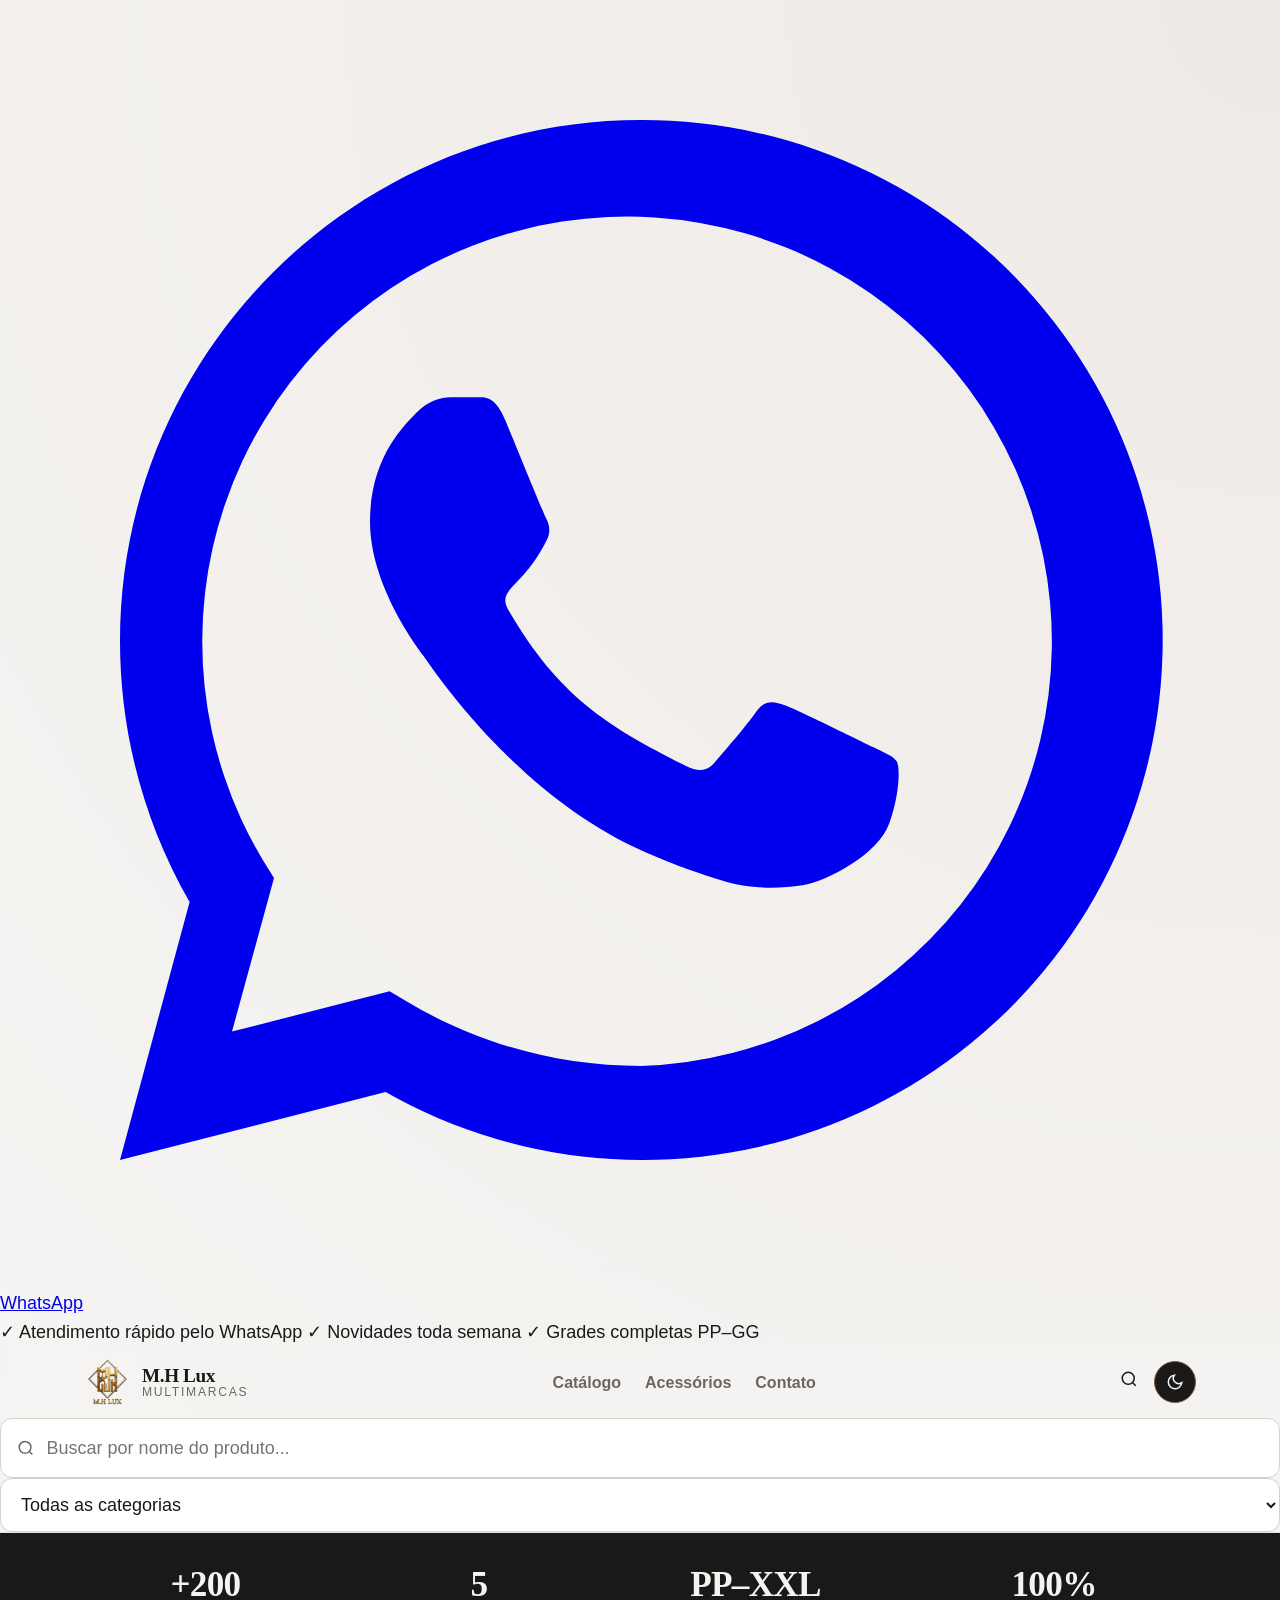
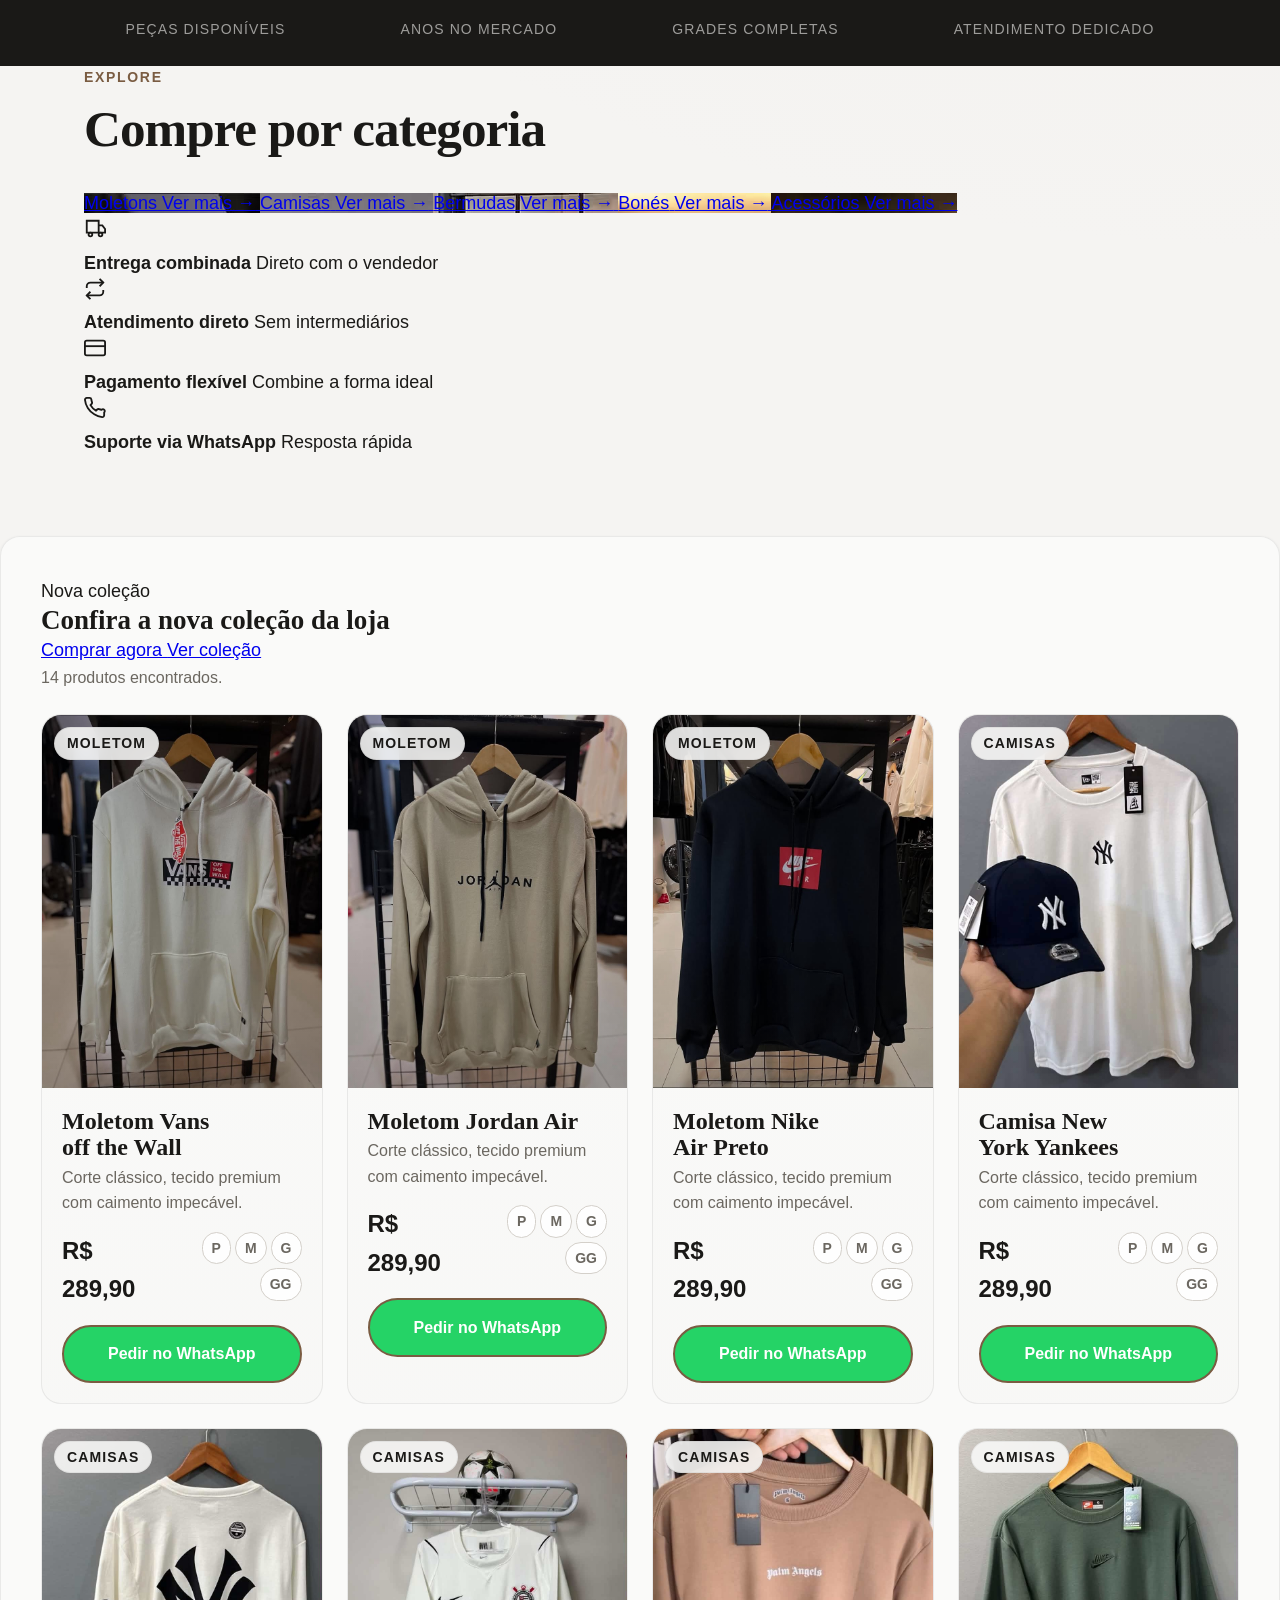
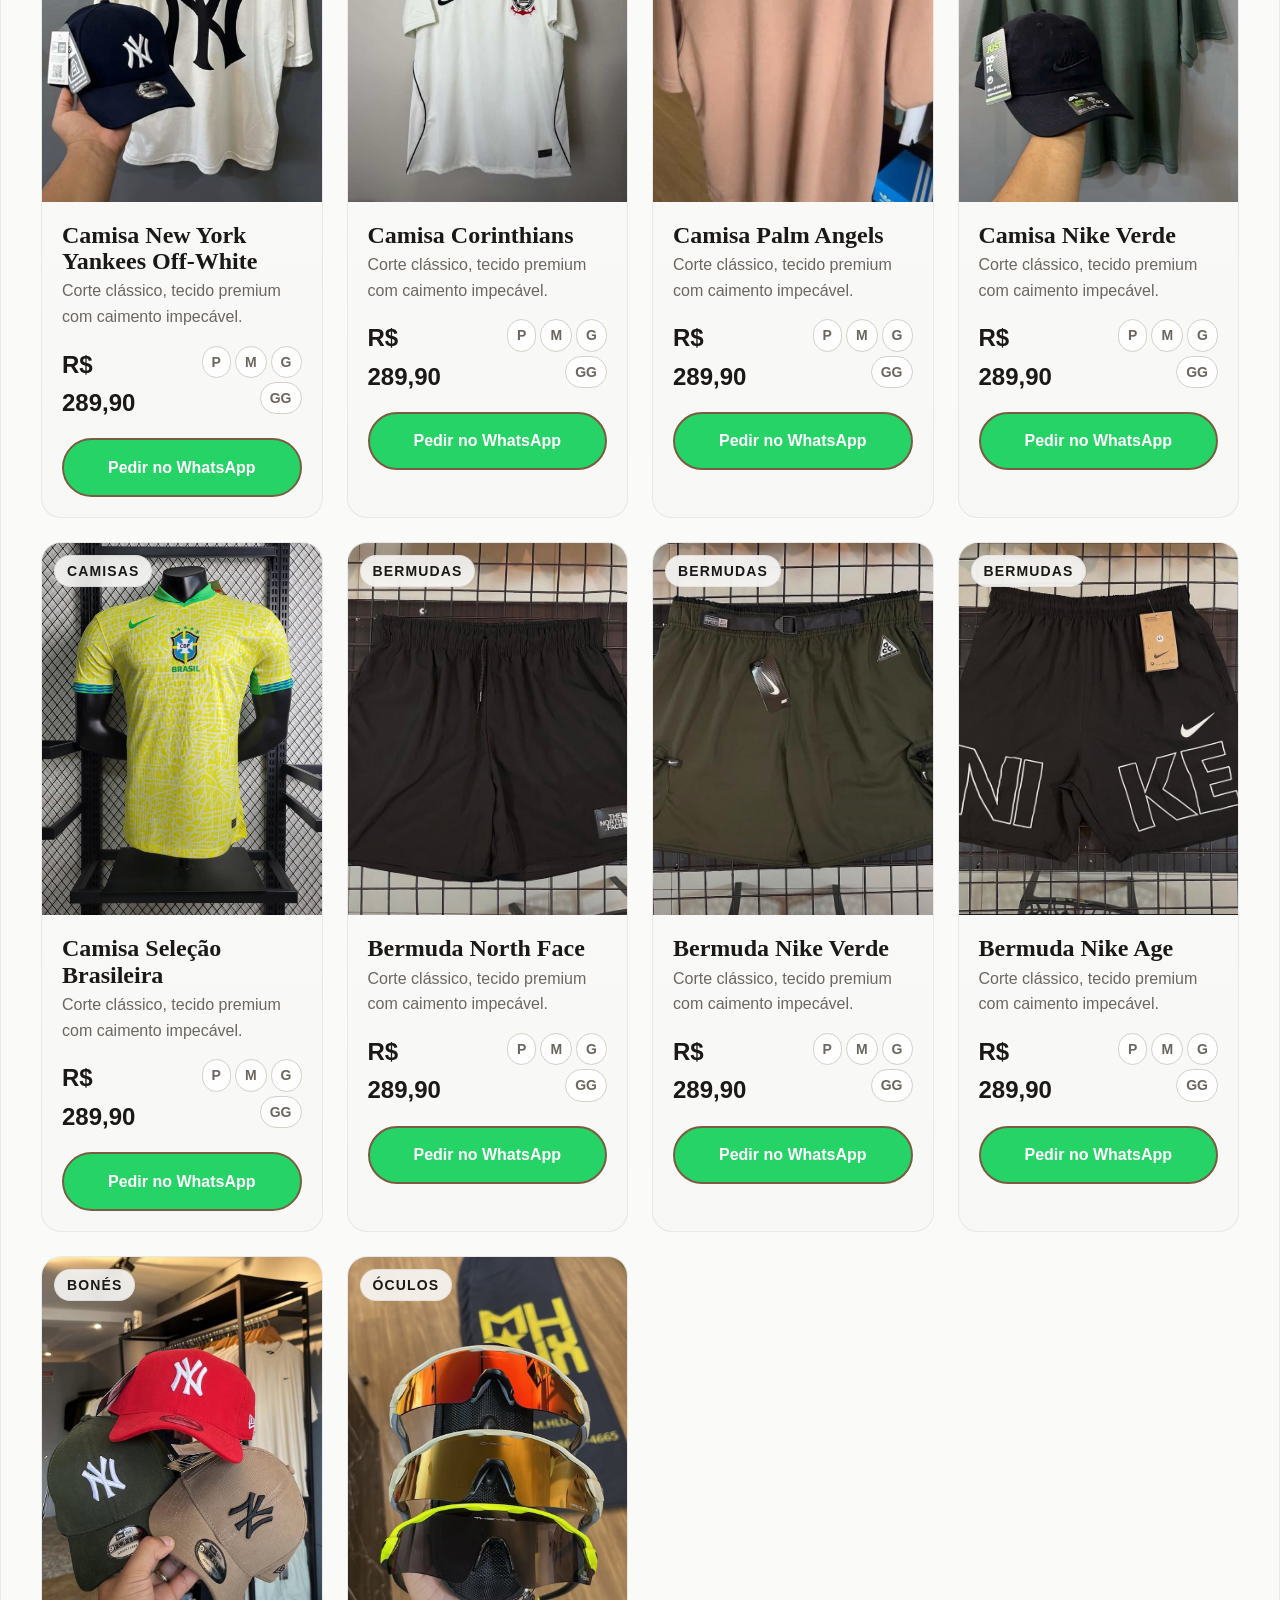
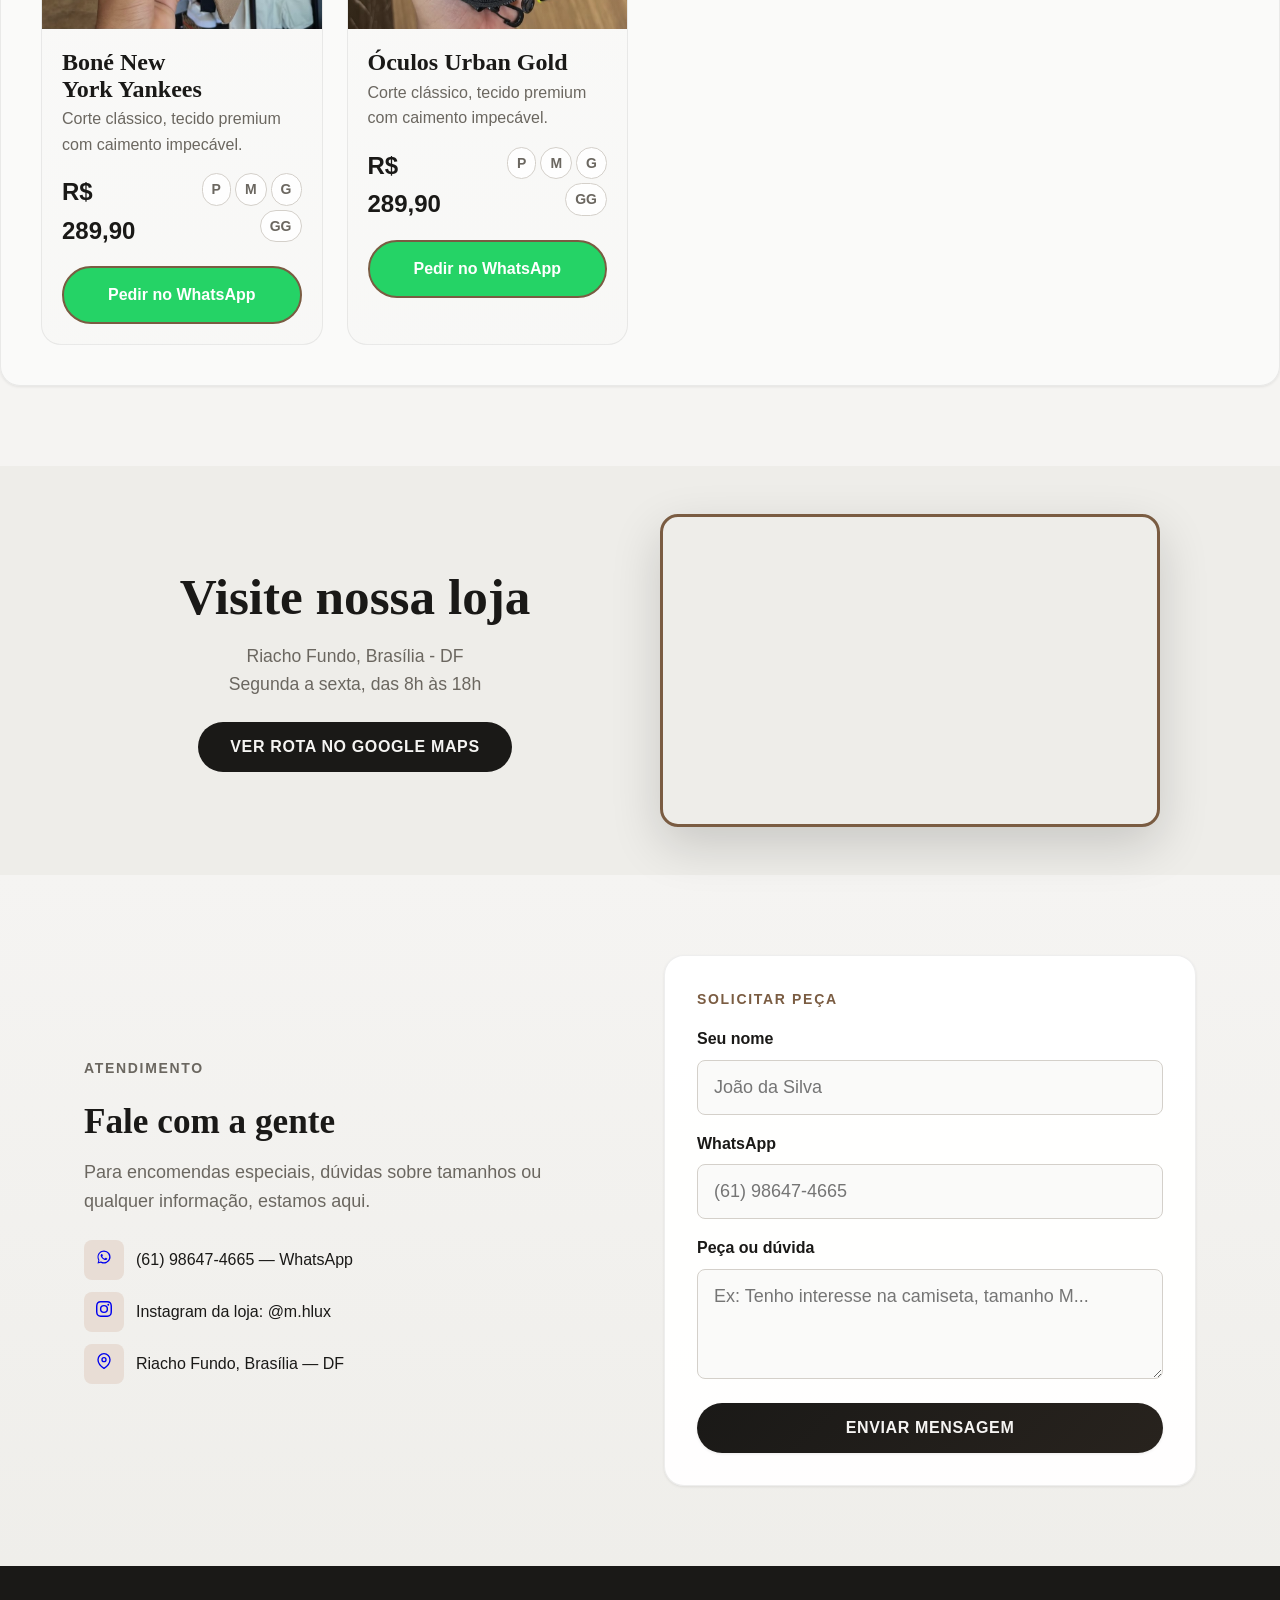
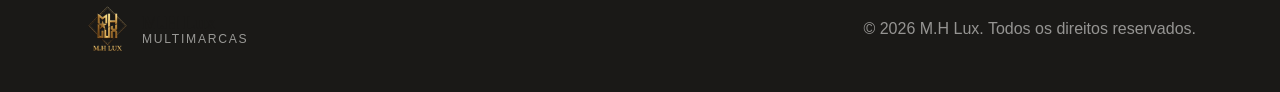
==== commit b72aad9f: "Change greeting from 'Hello' to 'Goodbye'" ====
--- a/index.html
+++ b/index.html
@@ -8,8 +8,25 @@
   <link rel="icon" href="favicon-32x32.png" type="image/x-icon">
 </head>
 <body>
-
-<header>
+  <a
+  class="whatsapp-float"
+  href="https://wa.me/5561986474665?text=Olá!%20Gostaria%20de%20mais%20informações%20sobre%20as%20peças."
+  target="_blank"
+  rel="noopener noreferrer"
+  aria-label="Falar com a M.H Lux pelo WhatsApp">
+  <svg viewBox="0 0 32 32" aria-hidden="true">
+    <path fill="currentColor" d="M16.02 3C8.84 3 3 8.84 3 16.02c0 2.3.6 4.55 1.74 6.53L3 29l6.64-1.7A13 13 0 1 0 16.02 3Zm0 23.65c-2.08 0-4.1-.56-5.86-1.62l-.42-.25-3.94 1.01 1.05-3.84-.28-.45a10.62 10.62 0 1 1 9.45 5.15Zm5.82-7.96c-.32-.16-1.9-.94-2.2-1.05-.3-.11-.52-.16-.74.16-.22.32-.85 1.05-1.04 1.27-.19.21-.39.24-.71.08-1.91-.96-3.17-1.71-4.43-3.88-.33-.57.33-.53.95-1.77.11-.22.06-.41-.03-.57-.08-.16-.74-1.78-1.01-2.43-.27-.65-.54-.56-.74-.57h-.63c-.22 0-.57.08-.87.41-.3.32-1.14 1.11-1.14 2.7s1.17 3.13 1.33 3.35c.16.21 2.3 3.51 5.57 4.92.78.34 1.39.54 1.86.69.78.25 1.49.21 2.05.13.63-.09 1.9-.78 2.17-1.54.27-.76.27-1.42.19-1.55-.08-.14-.3-.22-.62-.38Z"/>
+  </svg>
+  <span>WhatsApp</span>
+</a>
+  <div class="announce-bar" id="announceBar">
+  <div class="announce-track">
+    <span>✓  Atendimento rápido pelo WhatsApp</span>
+    <span>✓  Novidades toda semana</span>
+    <span>✓  Grades completas PP–GG</span>
+  </div>
+</div>
+<header class="site-header" id="siteHeader">
   <div class="header-inner">
     <a class="logo" href="#">
       <img src="mhlux-logo3.png" alt="Logo M.H Lux" width="46" height="46">
@@ -18,42 +35,65 @@
         <span>Multimarcas</span>
       </div>
     </a>
-
-    <nav class="header-nav">
-      <a href="#produtos">Catálogo</a>
+    <nav class="header-nav" id="headerNav">
+      <a href="#produtos" data-tab-link="roupas">Catálogo</a>
+      <a href="#produtos" data-tab-link="acessorios">Acessórios</a>
       <a href="#contato">Contato</a>
     </nav>
-
     <div class="header-actions">
-      <button class="theme-toggle" data-theme-toggle aria-label="Alternar tema">
-        <svg width="18" height="18" viewBox="0 0 24 24" fill="none" stroke="currentColor" stroke-width="2"><circle cx="12" cy="12" r="5"/><path d="M12 1v2M12 21v2M4.22 4.22l1.42 1.42M18.36 18.36l1.42 1.42M1 12h2M21 12h2M4.22 19.78l1.42-1.42M18.36 5.64l1.42-1.42"/></svg>
+      <button
+        class="icon-btn"
+        id="searchToggle"
+        type="button"
+        aria-label="Abrir busca"
+        aria-expanded="false">
+        <svg width="18" height="18" viewBox="0 0 24 24" fill="none" stroke="currentColor" stroke-width="2" aria-hidden="true">
+          <circle cx="11" cy="11" r="8"></circle>
+          <path d="M21 21l-4.35-4.35"></path>
+        </svg>
       </button>
+      <button
+        class="theme-toggle"
+        data-theme-toggle
+        type="button"
+        aria-label="Alternar tema">
+        <svg width="18" height="18" viewBox="0 0 24 24" fill="none" stroke="currentColor" stroke-width="2" aria-hidden="true">
+          <path d="M21 12.79A9 9 0 1 1 11.21 3 7 7 0 0 0 21 12.79z"></path>
+        </svg>
+      </button>
+    </div>
+  </div>
+  <div class="search-panel" id="searchPanel">
+    <div class="search-panel-inner">
+      <div class="search-box">
+        <svg width="18" height="18" viewBox="0 0 24 24" fill="none" stroke="currentColor" stroke-width="2" aria-hidden="true">
+          <circle cx="11" cy="11" r="8"></circle>
+          <path d="M21 21l-4.35-4.35"></path>
+        </svg>
+        <input
+          type="search"
+          id="searchInput"
+          placeholder="Buscar por nome do produto..."
+          autocomplete="off">
+      </div>
+      <div class="filter-box">
+        <label for="categoryFilter" class="sr-only">
+          Filtrar categoria
+        </label>
+        <select id="categoryFilter">
+          <option value="all">Todas as categorias</option>
+          <option value="Moletom">Moletons</option>
+          <option value="Camisas">Camisas</option>
+          <option value="Bermudas">Bermudas</option>
+          <option value="Bonés">Bonés</option>
+          <option value="Óculos">Óculos</option>
+          <option value="Bolsas">Bolsas</option>
+          <option value="Relógios">Relógios</option>
+        </select>
+      </div>
     </div>
   </div>
 </header>
-
-<section class="section hero-section">
-  <div class="container">
-    <div class="hero">
-      <div class="hero-text">
-        <span class="hero-tag">Moda selecionada</span>
-        <h1>M.H Lux Multimarcas</h1>
-        <p>Peças cuidadosamente selecionadas para quem valoriza estilo, qualidade e presença. Um catálogo elegante para clientes que buscam roupas e acessórios com personalidade.</p>
-
-        <div class="hero-mini-points">
-          <span>Curadoria premium</span>
-          <span>Atendimento personalizado</span>
-          <span>Pedidos por WhatsApp</span>
-        </div>
-      </div>
-
-      <div class="hero-img hero-logo-box">
-        <img src="mhlux-logo3.png" alt="Logo M.H Lux" width="600" height="800" loading="lazy">
-      </div>
-    </div>
-  </div>
-</section>
-
 <div class="stats-bar">
   <div class="stats-inner">
     <div class="stat"><span class="stat-num">+200</span><span class="stat-label">Peças disponíveis</span></div>
@@ -62,361 +102,973 @@
     <div class="stat"><span class="stat-num">100%</span><span class="stat-label">Atendimento dedicado</span></div>
   </div>
 </div>
-
+<section class="categories-section">
+  <div class="container">
+    <div class="section-header">
+      <p class="section-label">Explore</p>
+      <h2 class="section-title">Compre por categoria</h2>
+    </div>
+    <div class="categories-grid">
+      <a href="#produtos" class="category-card" data-tab-link="roupas" data-category-target="Moletom" style="background-image: url('moletom.jpg');">
+        <span class="category-name">Moletons</span>
+        <span class="category-link">Ver mais →</span>
+      </a>
+      <a href="#produtos" class="category-card" data-tab-link="roupas" data-category-target="Camisas" style="background-image: url('camisa-1.jpg');">
+        <span class="category-name">Camisas</span>
+        <span class="category-link">Ver mais →</span>
+      </a>
+      <a href="#produtos" class="category-card" data-tab-link="roupas" data-category-target="Bermudas" style="background-image: url('bermuda.jpg');">
+        <span class="category-name">Bermudas</span>
+        <span class="category-link">Ver mais →</span>
+      </a>
+      <a href="#produtos" class="category-card" data-tab-link="roupas" data-category-target="Bonés" style="background-image: url('bone.jpg');">
+        <span class="category-name">Bonés</span>
+        <span class="category-link">Ver mais →</span>
+      </a>
+      <a href="#produtos" class="category-card" data-tab-link="acessorios" data-category-target="Óculos" style="background-image: url('acessorio.jpg');">
+        <span class="category-name">Acessórios</span>
+        <span class="category-link">Ver mais →</span>
+      </a>
+    </div>
+  </div>
+</section>
+<section class="trust-bar">
+  <div class="container trust-inner">
+    <div class="trust-item">
+      <svg width="22" height="22" viewBox="0 0 24 24" fill="none" stroke="currentColor" stroke-width="2">
+        <path d="M3 3h13v13H3zM16 8h4l3 4v4h-7V8z"/><circle cx="7" cy="18" r="2"/><circle cx="18" cy="18" r="2"/>
+      </svg>
+      <div>
+        <strong>Entrega combinada</strong>
+        <span>Direto com o vendedor</span>
+      </div>
+    </div>
+    <div class="trust-item">
+      <svg width="22" height="22" viewBox="0 0 24 24" fill="none" stroke="currentColor" stroke-width="2">
+        <path d="M17 1l4 4-4 4"/><path d="M3 11V9a4 4 0 0 1 4-4h14"/><path d="M7 23l-4-4 4-4"/><path d="M21 13v2a4 4 0 0 1-4 4H3"/>
+      </svg>
+      <div>
+        <strong>Atendimento direto</strong>
+        <span>Sem intermediários</span>
+      </div>
+    </div>
+    <div class="trust-item">
+      <svg width="22" height="22" viewBox="0 0 24 24" fill="none" stroke="currentColor" stroke-width="2">
+        <rect x="1" y="4" width="22" height="16" rx="2"/><line x1="1" y1="10" x2="23" y2="10"/>
+      </svg>
+      <div>
+        <strong>Pagamento flexível</strong>
+        <span>Combine a forma ideal</span>
+      </div>
+    </div>
+    <div class="trust-item">
+      <svg width="22" height="22" viewBox="0 0 24 24" fill="none" stroke="currentColor" stroke-width="2">
+        <path d="M22 16.92v3a2 2 0 0 1-2.18 2 19.79 19.79 0 0 1-8.63-3.07A19.5 19.5 0 0 1 4.14 12 19.79 19.79 0 0 1 1.07 3.18 2 2 0 0 1 3 1h3a2 2 0 0 1 2 1.72c.127.96.361 1.903.7 2.81a2 2 0 0 1-.45 2.11L7.09 8.91a16 16 0 0 0 6 6l1.27-1.27a2 2 0 0 1 2.11-.45c.907.339 1.85.573 2.81.7A2 2 0 0 1 22 16.92z"/>
+      </svg>
+      <div>
+        <strong>Suporte via WhatsApp</strong>
+        <span>Resposta rápida</span>
+      </div>
+    </div>
+  </div>
+</section>
 <section class="section" id="produtos">
-  <div class="container">
+  <div>
     <div class="catalog-shell">
-      <div class="section-header catalog-header">
-        <div>
-          <p class="section-label">Catálogo</p>
-          <h2 class="section-title">Peças em destaque</h2>
-          <p class="section-subtitle">Encontre roupas e acessórios com mais rapidez.</p>
-        </div>
-
-        <div class="catalog-tabs" role="tablist" aria-label="Categorias principais">
-          <button class="catalog-tab active" type="button" data-tab="roupas">Roupas</button>
-          <button class="catalog-tab" type="button" data-tab="acessorios">Acessórios</button>
-        </div>
-      </div>
-
-      <div class="catalog-toolbar">
-        <div class="search-box">
-          <svg width="18" height="18" viewBox="0 0 24 24" fill="none" stroke="currentColor" stroke-width="2">
-            <circle cx="11" cy="11" r="8"></circle>
-            <path d="M21 21l-4.35-4.35"></path>
-          </svg>
-          <input type="search" id="searchInput" placeholder="Buscar por nome do produto...">
-        </div>
-
-        <div class="filter-box">
-          <label for="categoryFilter" class="sr-only">Filtrar categoria</label>
-          <select id="categoryFilter">
-            <option value="all">Todas as categorias</option>
-            <option value="Moletom">Moletons</option>
-            <option value="Camisas">Camisas</option>
-            <option value="Bermudas">Bermudas</option>
-            <option value="Bonés">Bonés</option>
-            <option value="Óculos">Óculos</option>
-            <option value="Bolsas">Bolsas</option>
-            <option value="Relógios">Relógios</option>
-          </select>
-        </div>
-      </div>
-
+<section class="catalog-banner">
+  <div class="catalog-slides" aria-hidden="true">
+    <div class="catalog-slide" style="background-image: url('camisa-1.jpg');"></div>
+    <div class="catalog-slide" style="background-image: url('camisa-2.jpg');"></div>
+    <div class="catalog-slide" style="background-image: url('camisa-3.jpg');"></div>
+  </div>
+  <div class="catalog-banner-overlay"></div>
+  <div class="catalog-banner-content">
+    <p class="catalog-banner-label">Nova coleção</p>
+    <h2 class="catalog-banner-title">
+      Confira a nova coleção da loja
+    </h2>
+    <div class="catalog-banner-actions">
+      <a
+        href="https://wa.me/5561986474665?text=Olá!%20Quero%20saber%20mais%20sobre%20a%20nova%20coleção."
+        class="catalog-banner-btn catalog-banner-btn-primary"
+        target="_blank"
+        rel="noopener noreferrer">
+        Comprar agora
+      </a>
+      <a href="#produtos" class="catalog-banner-btn catalog-banner-btn-secondary">
+        Ver coleção
+      </a>
+    </div>
+  </div>
+</section>
       <div class="results-bar">
         <p id="resultsCount">Mostrando todos os produtos.</p>
       </div>
-
       <div class="catalog-page active" id="roupas">
         <div class="products-grid">
-
-          <div class="product-card" data-page="roupas" data-category="Moletom" data-name="Moletom Vans off the Wall">
-            <div class="product-img">
-              <img src="moletom.jpg" alt="Moletom Vans off the Wall" width="400" height="533" loading="lazy">
-              <span class="product-category">Moletom</span>
-            </div>
-            <div class="product-info">
-              <h3 class="product-name">Moletom Vans off the Wall</h3>
-              <p class="product-desc">Corte clássico, tecido premium com caimento impecável.</p>
-              <div class="product-footer">
-                <span class="product-price">R$ 289,90</span>
-                <div class="product-sizes">
-                  <span class="size-chip">P</span><span class="size-chip">M</span><span class="size-chip">G</span><span class="size-chip">GG</span>
-                </div>
-              </div>
-              <a class="product-whatsapp" target="_blank" rel="noopener noreferrer" href="https://wa.me/5561986474665?text=Olá! Tenho interesse na peça Moletom Vans off the Wall.">
-                Pedir no WhatsApp
-              </a>
-            </div>
-          </div>
-
-          <div class="product-card" data-page="roupas" data-category="Moletom" data-name="Moletom Jordan Air">
-            <div class="product-img">
-              <img src="moletom-2.jpg" alt="Moletom Jordan Air" width="400" height="533" loading="lazy">
-              <span class="product-category">Moletom</span>
-            </div>
-            <div class="product-info">
-              <h3 class="product-name">Moletom Jordan Air</h3>
-              <p class="product-desc">Corte clássico, tecido premium com caimento impecável.</p>
-              <div class="product-footer">
-                <span class="product-price">R$ 289,90</span>
-                <div class="product-sizes">
-                  <span class="size-chip">P</span><span class="size-chip">M</span><span class="size-chip">G</span><span class="size-chip">GG</span>
-                </div>
-              </div>
-              <a class="product-whatsapp" target="_blank" rel="noopener noreferrer" href="https://wa.me/5561986474665?text=Olá! Tenho interesse na peça Moletom Jordan Air.">
-                Pedir no WhatsApp
-              </a>
-            </div>
-          </div>
-
-          <div class="product-card" data-page="roupas" data-category="Moletom" data-name="Moletom Nike Air Preto">
-            <div class="product-img">
-              <img src="moletom-3.jpg" alt="Moletom Nike Air Preto" width="400" height="533" loading="lazy">
-              <span class="product-category">Moletom</span>
-            </div>
-            <div class="product-info">
-              <h3 class="product-name">Moletom Nike Air Preto</h3>
-              <p class="product-desc">Corte clássico, tecido premium com caimento impecável.</p>
-              <div class="product-footer">
-                <span class="product-price">R$ 289,90</span>
-                <div class="product-sizes">
-                  <span class="size-chip">P</span><span class="size-chip">M</span><span class="size-chip">G</span><span class="size-chip">GG</span>
-                </div>
-              </div>
-              <a class="product-whatsapp" target="_blank" rel="noopener noreferrer" href="https://wa.me/5561986474665?text=Olá! Tenho interesse na peça Moletom Nike Air Preto.">
-                Pedir no WhatsApp
-              </a>
-            </div>
-          </div>
-
-          <div class="product-card" data-page="roupas" data-category="Camisas" data-name="Camiseta New York Yankees">
-            <div class="product-img">
-              <img src="camisa-1.jpg" alt="Camiseta New York Yankees" width="400" height="533" loading="lazy">
-              <span class="product-category">Camisas</span>
-            </div>
-            <div class="product-info">
-              <h3 class="product-name">Camiseta New York Yankees</h3>
-              <p class="product-desc">Corte clássico, tecido premium com caimento impecável.</p>
-              <div class="product-footer">
-                <span class="product-price">R$ 289,90</span>
-                <div class="product-sizes">
-                  <span class="size-chip">P</span><span class="size-chip">M</span><span class="size-chip">G</span><span class="size-chip">GG</span>
-                </div>
-              </div>
-              <a class="product-whatsapp" target="_blank" rel="noopener noreferrer" href="https://wa.me/5561986474665?text=Olá! Tenho interesse na peça Camiseta New York Yankees.">
-                Pedir no WhatsApp
-              </a>
-            </div>
-          </div>
-
-          <div class="product-card" data-page="roupas" data-category="Camisas" data-name="Camiseta New York Yankees off White">
-            <div class="product-img">
-              <img src="camisa-2.jpg" alt="Camiseta New York Yankees off White" width="400" height="533" loading="lazy">
-              <span class="product-category">Camisas</span>
-            </div>
-            <div class="product-info">
-              <h3 class="product-name">Camiseta New York Yankees off White</h3>
-              <p class="product-desc">Corte clássico, tecido premium com caimento impecável.</p>
-              <div class="product-footer">
-                <span class="product-price">R$ 289,90</span>
-                <div class="product-sizes">
-                  <span class="size-chip">P</span><span class="size-chip">M</span><span class="size-chip">G</span><span class="size-chip">GG</span>
-                </div>
-              </div>
-              <a class="product-whatsapp" target="_blank" rel="noopener noreferrer" href="https://wa.me/5561986474665?text=Olá! Tenho interesse na peça Camiseta New York Yankees off White.">
-                Pedir no WhatsApp
-              </a>
-            </div>
-          </div>
-
-          <div class="product-card" data-page="roupas" data-category="Camisas" data-name="Camisa Corinthians">
-            <div class="product-img">
-              <img src="camisa-3.jpg" alt="Camisa Corinthians" width="400" height="533" loading="lazy">
-              <span class="product-category">Camisas</span>
-            </div>
-            <div class="product-info">
-              <h3 class="product-name">Camisa Corinthians</h3>
-              <p class="product-desc">Modelagem slim com tecido de qualidade superior.</p>
-              <div class="product-footer">
-                <span class="product-price">R$ 199,90</span>
-                <div class="product-sizes">
-                  <span class="size-chip">36</span><span class="size-chip">38</span><span class="size-chip">40</span><span class="size-chip">42</span>
-                </div>
-              </div>
-              <a class="product-whatsapp" target="_blank" rel="noopener noreferrer" href="https://wa.me/5561986474665?text=Olá! Tenho interesse na peça Camisa Corinthians.">
-                Pedir no WhatsApp
-              </a>
-            </div>
-          </div>
-
-          <div class="product-card" data-page="roupas" data-category="Camisas" data-name="Camisa Palm Angels">
-            <div class="product-img">
-              <img src="camisa-4.jpg" alt="Camisa Palm Angels" width="400" height="533" loading="lazy">
-              <span class="product-category">Camisas</span>
-            </div>
-            <div class="product-info">
-              <h3 class="product-name">Camisa Palm Angels</h3>
-              <p class="product-desc">Leveza e sofisticação para qualquer ocasião.</p>
-              <div class="product-footer">
-                <span class="product-price">R$ 149,90</span>
-                <div class="product-sizes">
-                  <span class="size-chip">P</span><span class="size-chip">M</span><span class="size-chip">G</span>
-                </div>
-              </div>
-              <a class="product-whatsapp" target="_blank" rel="noopener noreferrer" href="https://wa.me/5561986474665?text=Olá! Tenho interesse na peça Camisa Palm Angels.">
-                Pedir no WhatsApp
-              </a>
-            </div>
-          </div>
-
-          <div class="product-card" data-page="roupas" data-category="Camisas" data-name="Camiseta Nike">
-            <div class="product-img">
-              <img src="camisa-5.jpg" alt="Camiseta Nike" width="400" height="533" loading="lazy">
-              <span class="product-category">Camisas</span>
-            </div>
-            <div class="product-info">
-              <h3 class="product-name">Camiseta Nike</h3>
-              <p class="product-desc">Corte clássico, tecido premium com caimento impecável.</p>
-              <div class="product-footer">
-                <span class="product-price">R$ 289,90</span>
-                <div class="product-sizes">
-                  <span class="size-chip">P</span><span class="size-chip">M</span><span class="size-chip">G</span><span class="size-chip">GG</span>
-                </div>
-              </div>
-              <a class="product-whatsapp" target="_blank" rel="noopener noreferrer" href="https://wa.me/5561986474665?text=Olá! Tenho interesse na peça Camiseta Nike.">
-                Pedir no WhatsApp
-              </a>
-            </div>
-          </div>
-
-          <div class="product-card" data-page="roupas" data-category="Camisas" data-name="Camisa Seleção">
-            <div class="product-img">
-              <img src="camisa-6.webp" alt="Camisa Seleção" width="400" height="533" loading="lazy">
-              <span class="product-category">Camisas</span>
-            </div>
-            <div class="product-info">
-              <h3 class="product-name">Camisa Seleção</h3>
-              <p class="product-desc">Leveza e sofisticação para qualquer ocasião.</p>
-              <div class="product-footer">
-                <span class="product-price">R$ 149,90</span>
-                <div class="product-sizes">
-                  <span class="size-chip">P</span><span class="size-chip">M</span><span class="size-chip">G</span>
-                </div>
-              </div>
-              <a class="product-whatsapp" target="_blank" rel="noopener noreferrer" href="https://wa.me/5561986474665?text=Olá! Tenho interesse na peça Camisa Seleção.">
-                Pedir no WhatsApp
-              </a>
-            </div>
-          </div>
-
-          <div class="product-card" data-page="roupas" data-category="Bermudas" data-name="Bermuda Nike Verde Escura">
-            <div class="product-img">
-              <img src="bermuda.jpg" alt="Bermuda Nike Verde Escura" width="400" height="533" loading="lazy">
-              <span class="product-category">Bermudas</span>
-            </div>
-            <div class="product-info">
-              <h3 class="product-name">Bermuda Nike Verde Escura</h3>
-              <p class="product-desc">Leveza e sofisticação para qualquer ocasião.</p>
-              <div class="product-footer">
-                <span class="product-price">R$ 149,90</span>
-                <div class="product-sizes">
-                  <span class="size-chip">P</span><span class="size-chip">M</span><span class="size-chip">G</span>
-                </div>
-              </div>
-              <a class="product-whatsapp" target="_blank" rel="noopener noreferrer" href="https://wa.me/5561986474665?text=Olá! Tenho interesse na peça Bermuda Nike Verde Escura.">
-                Pedir no WhatsApp
-              </a>
-            </div>
-          </div>
-
-          <div class="product-card" data-page="roupas" data-category="Bermudas" data-name="Bermuda North Face">
-            <div class="product-img">
-              <img src="bermuda-2.jpg" alt="Bermuda North Face" width="400" height="533" loading="lazy">
-              <span class="product-category">Bermudas</span>
-            </div>
-            <div class="product-info">
-              <h3 class="product-name">Bermuda North Face</h3>
-              <p class="product-desc">Design moderno com caimento sob medida e acabamento refinado.</p>
-              <div class="product-footer">
-                <span class="product-price">R$ 349,90</span>
-                <div class="product-sizes">
-                  <span class="size-chip">P</span><span class="size-chip">M</span><span class="size-chip">G</span><span class="size-chip">GG</span>
-                </div>
-              </div>
-              <a class="product-whatsapp" target="_blank" rel="noopener noreferrer" href="https://wa.me/5561986474665?text=Olá! Tenho interesse na peça Bermuda North Face.">
-                Pedir no WhatsApp
-              </a>
-            </div>
-          </div>
-
-          <div class="product-card" data-page="roupas" data-category="Bermudas" data-name="Bermuda Nike Age">
-            <div class="product-img">
-              <img src="bermuda-3.jpg" alt="Bermuda Nike Age" width="400" height="533" loading="lazy">
-              <span class="product-category">Bermudas</span>
-            </div>
-            <div class="product-info">
-              <h3 class="product-name">Bermuda Nike Age</h3>
-              <p class="product-desc">Design moderno com caimento sob medida e acabamento refinado.</p>
-              <div class="product-footer">
-                <span class="product-price">R$ 179,90</span>
-                <div class="product-sizes">
-                  <span class="size-chip">P</span><span class="size-chip">M</span><span class="size-chip">G</span>
-                </div>
-              </div>
-              <a class="product-whatsapp" target="_blank" rel="noopener noreferrer" href="https://wa.me/5561986474665?text=Olá! Tenho interesse na peça Bermuda Nike Age.">
-                Pedir no WhatsApp
-              </a>
-            </div>
-          </div>
-
-          <div class="product-card" data-page="roupas" data-category="Bonés" data-name="Boné New York Yankees">
-            <div class="product-img">
-              <img src="bone.jpg" alt="Boné New York Yankees" width="400" height="533" loading="lazy">
-              <span class="product-category">Bonés</span>
-            </div>
-            <div class="product-info">
-              <h3 class="product-name">Boné New York Yankees</h3>
-              <p class="product-desc">Design retrô com estampa exclusiva e tecido durável.</p>
-              <div class="product-footer">
-                <span class="product-price">R$ 159,90</span>
-                <div class="product-sizes">
-                  <span class="size-chip">Único</span>
-                </div>
-              </div>
-              <a class="product-whatsapp" target="_blank" rel="noopener noreferrer" href="https://wa.me/5561986474665?text=Olá! Tenho interesse na peça Boné New York Yankees.">
-                Pedir no WhatsApp
-              </a>
-            </div>
-          </div>
-
-          <div class="product-card" data-page="roupas" data-category="Óculos" data-name="Óculos Urban Gold">
-            <div class="product-img">
-              <img src="acessorio.jpg" alt="Óculos Urban Gold" width="400" height="533" loading="lazy">
-              <span class="product-category">Óculos</span>
-            </div>
-            <div class="product-info">
-              <h3 class="product-name">Óculos Urban Gold</h3>
-              <p class="product-desc">Design retrô com estampa exclusiva e tecido durável.</p>
-              <div class="product-footer">
-                <span class="product-price">R$ 159,90</span>
-                <div class="product-sizes">
-                  <span class="size-chip">Único</span>
-                </div>
-              </div>
-              <a class="product-whatsapp" target="_blank" rel="noopener noreferrer" href="https://wa.me/5561986474665?text=Olá! Tenho interesse na peça Óculos Urban Gold.">
-                Pedir no WhatsApp
-              </a>
-            </div>
-          </div>
-
-        </div>
-      </div>
-
-      <div class="catalog-page" id="acessorios">
-        <div class="products-grid">
-
-          <div class="product-card" data-page="acessorios" data-category="Bolsas" data-name="Bolsa Premium Nude">
-            <div class="product-img">
-              <img src="camisa-1.jpg" alt="Bolsa Premium Nude" width="400" height="533" loading="lazy">
-              <span class="product-category">Bolsas</span>
-            </div>
-            <div class="product-info">
-              <h3 class="product-name">Bolsa Premium Nude</h3>
-              <p class="product-desc">Acabamento elegante e estrutura refinada para compor looks sofisticados.</p>
-              <div class="product-footer">
-                <span class="product-price">R$ 239,90</span>
-                <div class="product-sizes">
-                  <span class="size-chip">Único</span>
-                </div>
-              </div>
-              <a class="product-whatsapp" target="_blank" rel="noopener noreferrer" href="https://wa.me/5561986474665?text=Olá! Tenho interesse no acessório Bolsa Premium Nude.">
-                Pedir no WhatsApp
-              </a>
-            </div>
-          </div>
-
-          <div class="product-card" data-page="acessorios" data-category="Bonés" data-name="Boné Street Black">
+<div class="product-card"
+  data-page="roupas"
+  data-category="Moletom"
+  data-name="Moletom Vans off the Wall">
+  <div
+    class="product-img product-gallery"
+    data-gallery-images="moletom.jpg,moletom-2.jpg,moletom-3.jpg,oculos.jpg">
+    <img
+      class="product-main-image"
+      src="moletom.jpg"
+      alt="Moletom Vans off the Wall"
+      width="400"
+      height="533"
+      loading="lazy">
+    <span class="product-category">Moletom</span>
+    <button
+      class="gallery-control gallery-prev"
+      type="button"
+      aria-label="Ver foto anterior">
+      ‹
+    </button>
+    <button
+      class="gallery-control gallery-next"
+      type="button"
+      aria-label="Ver próxima foto">
+      ›
+    </button>
+    <div class="gallery-dots" aria-label="Fotos do produto">
+      <button
+        type="button"
+        class="gallery-dot active"
+        aria-label="Foto 1">
+      </button>
+      <button
+        type="button"
+        class="gallery-dot"
+        aria-label="Foto 2">
+      </button>
+      <button
+        type="button"
+        class="gallery-dot"
+        aria-label="Foto 3">
+      </button>
+      <button
+        type="button"
+        class="gallery-dot"
+        aria-label="Foto 4">
+      </button>
+    </div>
+  </div>
+  <div class="product-info">
+    <h3 class="product-name">Moletom Vans off the Wall</h3>
+    <p class="product-desc">
+      Corte clássico, tecido premium com caimento impecável.
+    </p>
+    <div class="product-footer">
+      <span class="product-price">R$ 289,90</span>
+      <div class="product-sizes">
+        <span class="size-chip">P</span>
+        <span class="size-chip">M</span>
+        <span class="size-chip">G</span>
+        <span class="size-chip">GG</span>
+      </div>
+    </div>
+    <a
+      class="product-whatsapp"
+      target="_blank"
+      rel="noopener noreferrer"
+      href="https://wa.me/5561986474665?text=Olá! Tenho interesse na peça Moletom Vans off the Wall.">
+      Pedir no WhatsApp
+    </a>
+  </div>
+</div>
+<div class="product-card"
+  data-page="roupas"
+  data-category="Moletom"
+  data-name="Moletom Jordan Air">
+  <div
+    class="product-img product-gallery"
+    data-gallery-images="moletom-2.jpg,moletom.jpg,moletom-3.jpg,oculos.jpg">
+    <img
+      class="product-main-image"
+      src="moletom-2.jpg"
+      alt="Moletom Jordan Air"
+      width="400"
+      height="533"
+      loading="lazy">
+    <span class="product-category">Moletom</span>
+    <button
+      class="gallery-control gallery-prev"
+      type="button"
+      aria-label="Ver foto anterior">
+      ‹
+    </button>
+    <button
+      class="gallery-control gallery-next"
+      type="button"
+      aria-label="Ver próxima foto">
+      ›
+    </button>
+    <div class="gallery-dots" aria-label="Fotos do produto">
+      <button type="button" class="gallery-dot active" aria-label="Foto 1"></button>
+      <button type="button" class="gallery-dot" aria-label="Foto 2"></button>
+      <button type="button" class="gallery-dot" aria-label="Foto 3"></button>
+      <button type="button" class="gallery-dot" aria-label="Foto 4"></button>
+    </div>
+  </div>
+  <div class="product-info">
+    <h3 class="product-name">Moletom Jordan Air</h3>
+    <p class="product-desc">
+      Corte clássico, tecido premium com caimento impecável.
+    </p>
+    <div class="product-footer">
+      <span class="product-price">R$ 289,90</span>
+      <div class="product-sizes">
+        <span class="size-chip">P</span>
+        <span class="size-chip">M</span>
+        <span class="size-chip">G</span>
+        <span class="size-chip">GG</span>
+      </div>
+    </div>
+    <a
+      class="product-whatsapp"
+      target="_blank"
+      rel="noopener noreferrer"
+      href="https://wa.me/5561986474665?text=Olá! Tenho interesse na peça Moletom Jordan Air.">
+      Pedir no WhatsApp
+    </a>
+  </div>
+</div>
+<div
+  class="product-card"
+  data-page="roupas"
+  data-category="Moletom"
+  data-name="Moletom Nike Air Preto">
+  <div
+    class="product-img product-gallery"
+    data-gallery-images="moletom-3.jpg,moletom.jpg,moletom-2.jpg,oculos.jpg">
+    <img
+      class="product-main-image"
+      src="moletom-3.jpg"
+      alt="Moletom Nike Air Preto"
+      width="400"
+      height="533"
+      loading="lazy">
+    <span class="product-category">Moletom</span>
+    <button
+      class="gallery-control gallery-prev"
+      type="button"
+      aria-label="Ver foto anterior">
+      ‹
+    </button>
+    <button
+      class="gallery-control gallery-next"
+      type="button"
+      aria-label="Ver próxima foto">
+      ›
+    </button>
+    <div class="gallery-dots" aria-label="Fotos do produto">
+      <button type="button" class="gallery-dot active" aria-label="Foto 1"></button>
+      <button type="button" class="gallery-dot" aria-label="Foto 2"></button>
+      <button type="button" class="gallery-dot" aria-label="Foto 3"></button>
+      <button type="button" class="gallery-dot" aria-label="Foto 4"></button>
+    </div>
+  </div>
+  <div class="product-info">
+    <h3 class="product-name">Moletom Nike Air Preto</h3>
+    <p class="product-desc">
+      Corte clássico, tecido premium com caimento impecável.
+    </p>
+    <div class="product-footer">
+      <span class="product-price">R$ 289,90</span>
+      <div class="product-sizes">
+        <span class="size-chip">P</span>
+        <span class="size-chip">M</span>
+        <span class="size-chip">G</span>
+        <span class="size-chip">GG</span>
+      </div>
+    </div>
+    <a
+      class="product-whatsapp"
+      target="_blank"
+      rel="noopener noreferrer"
+      href="https://wa.me/5561986474665?text=Olá! Tenho interesse na peça Moletom Nike Air Preto.">
+      Pedir no WhatsApp
+    </a>
+  </div>
+</div>
+<div class="product-card"
+  data-page="roupas"
+  data-category="Camisas"
+  data-name="Camisa New York Yankees">
+  <div
+    class="product-img product-gallery"
+    data-gallery-images="moletom-3.jpg,moletom.jpg,moletom-2.jpg,oculos.jpg">
+    <img
+      class="product-main-image"
+      src="camisa-1.jpg"
+      alt="Camisa New York Yankees"
+      width="400"
+      height="533"
+      loading="lazy">
+    <span class="product-category">Camisas</span>
+    <button
+      class="gallery-control gallery-prev"
+      type="button"
+      aria-label="Ver foto anterior">
+      ‹
+    </button>
+    <button
+      class="gallery-control gallery-next"
+      type="button"
+      aria-label="Ver próxima foto">
+      ›
+    </button>
+    <div class="gallery-dots" aria-label="Fotos do produto">
+      <button type="button" class="gallery-dot active" aria-label="Foto 1"></button>
+      <button type="button" class="gallery-dot" aria-label="Foto 2"></button>
+      <button type="button" class="gallery-dot" aria-label="Foto 3"></button>
+      <button type="button" class="gallery-dot" aria-label="Foto 4"></button>
+    </div>
+  </div>
+  <div class="product-info">
+    <h3 class="product-name">Camisa New York Yankees</h3>
+    <p class="product-desc">
+      Corte clássico, tecido premium com caimento impecável.
+    </p>
+    <div class="product-footer">
+      <span class="product-price">R$ 289,90</span>
+      <div class="product-sizes">
+        <span class="size-chip">P</span>
+        <span class="size-chip">M</span>
+        <span class="size-chip">G</span>
+        <span class="size-chip">GG</span>
+      </div>
+    </div>
+    <a
+      class="product-whatsapp"
+      target="_blank"
+      rel="noopener noreferrer"
+      href="https://wa.me/5561986474665?text=Olá! Tenho interesse na peça Camisa New York Yankees.">
+      Pedir no WhatsApp
+    </a>
+  </div>
+</div>
+<div class="product-card"
+  data-page="roupas"
+  data-category="Camisas"
+  data-name="Camisa New York Yankees Off-White">
+  <div
+    class="product-img product-gallery"
+    data-gallery-images="moletom-3.jpg,moletom.jpg,moletom-2.jpg,oculos.jpg">
+    <img
+      class="product-main-image"
+      src="camisa-2.jpg"
+      alt="Camisa New York Yankees Off-White"
+      width="400"
+      height="533"
+      loading="lazy">
+    <span class="product-category">Camisas</span>
+    <button
+      class="gallery-control gallery-prev"
+      type="button"
+      aria-label="Ver foto anterior">
+      ‹
+    </button>
+    <button
+      class="gallery-control gallery-next"
+      type="button"
+      aria-label="Ver próxima foto">
+      ›
+    </button>
+    <div class="gallery-dots" aria-label="Fotos do produto">
+      <button type="button" class="gallery-dot active" aria-label="Foto 1"></button>
+      <button type="button" class="gallery-dot" aria-label="Foto 2"></button>
+      <button type="button" class="gallery-dot" aria-label="Foto 3"></button>
+      <button type="button" class="gallery-dot" aria-label="Foto 4"></button>
+    </div>
+  </div>
+  <div class="product-info">
+    <h3 class="product-name">Camisa New York Yankees Off-White</h3>
+    <p class="product-desc">
+      Corte clássico, tecido premium com caimento impecável.
+    </p>
+    <div class="product-footer">
+      <span class="product-price">R$ 289,90</span>
+      <div class="product-sizes">
+        <span class="size-chip">P</span>
+        <span class="size-chip">M</span>
+        <span class="size-chip">G</span>
+        <span class="size-chip">GG</span>
+      </div>
+    </div>
+    <a
+      class="product-whatsapp"
+      target="_blank"
+      rel="noopener noreferrer"
+      href="https://wa.me/5561986474665?text=Olá! Tenho interesse na peça Camisa New York Yankees Off-White.">
+      Pedir no WhatsApp
+    </a>
+  </div>
+</div>
+<div class="product-card"
+  data-page="roupas"
+  data-category="Camisas"
+  data-name="Camisa Corinthians">
+  <div
+    class="product-img product-gallery"
+    data-gallery-images="moletom-3.jpg,moletom.jpg,moletom-2.jpg,oculos.jpg">
+    <img
+      class="product-main-image"
+      src="camisa-3.jpg"
+      alt="Camisa Corinthians"
+      width="400"
+      height="533"
+      loading="lazy">
+    <span class="product-category">Camisas</span>
+    <button
+      class="gallery-control gallery-prev"
+      type="button"
+      aria-label="Ver foto anterior">
+      ‹
+    </button>
+    <button
+      class="gallery-control gallery-next"
+      type="button"
+      aria-label="Ver próxima foto">
+      ›
+    </button>
+    <div class="gallery-dots" aria-label="Fotos do produto">
+      <button type="button" class="gallery-dot active" aria-label="Foto 1"></button>
+      <button type="button" class="gallery-dot" aria-label="Foto 2"></button>
+      <button type="button" class="gallery-dot" aria-label="Foto 3"></button>
+      <button type="button" class="gallery-dot" aria-label="Foto 4"></button>
+    </div>
+  </div>
+  <div class="product-info">
+    <h3 class="product-name">Camisa Corinthians</h3>
+    <p class="product-desc">
+      Corte clássico, tecido premium com caimento impecável.
+    </p>
+    <div class="product-footer">
+      <span class="product-price">R$ 289,90</span>
+      <div class="product-sizes">
+        <span class="size-chip">P</span>
+        <span class="size-chip">M</span>
+        <span class="size-chip">G</span>
+        <span class="size-chip">GG</span>
+      </div>
+    </div>
+    <a
+      class="product-whatsapp"
+      target="_blank"
+      rel="noopener noreferrer"
+      href="https://wa.me/5561986474665?text=Olá! Tenho interesse na peça Camisa Corinthians.">
+      Pedir no WhatsApp
+    </a>
+  </div>
+</div>
+<div class="product-card"
+  data-page="roupas"
+  data-category="Camisas"
+  data-name="Camisa Palm Angels">
+  <div
+    class="product-img product-gallery"
+    data-gallery-images="moletom-3.jpg,moletom.jpg,moletom-2.jpg,oculos.jpg">
+    <img
+      class="product-main-image"
+      src="camisa-4.jpg"
+      alt="Camisa Palm Angels"
+      width="400"
+      height="533"
+      loading="lazy">
+    <span class="product-category">Camisas</span>
+    <button
+      class="gallery-control gallery-prev"
+      type="button"
+      aria-label="Ver foto anterior">
+      ‹
+    </button>
+    <button
+      class="gallery-control gallery-next"
+      type="button"
+      aria-label="Ver próxima foto">
+      ›
+    </button>
+    <div class="gallery-dots" aria-label="Fotos do produto">
+      <button type="button" class="gallery-dot active" aria-label="Foto 1"></button>
+      <button type="button" class="gallery-dot" aria-label="Foto 2"></button>
+      <button type="button" class="gallery-dot" aria-label="Foto 3"></button>
+      <button type="button" class="gallery-dot" aria-label="Foto 4"></button>
+    </div>
+  </div>
+  <div class="product-info">
+    <h3 class="product-name">Camisa Palm Angels</h3>
+    <p class="product-desc">
+      Corte clássico, tecido premium com caimento impecável.
+    </p>
+    <div class="product-footer">
+      <span class="product-price">R$ 289,90</span>
+      <div class="product-sizes">
+        <span class="size-chip">P</span>
+        <span class="size-chip">M</span>
+        <span class="size-chip">G</span>
+        <span class="size-chip">GG</span>
+      </div>
+    </div>
+    <a
+      class="product-whatsapp"
+      target="_blank"
+      rel="noopener noreferrer"
+      href="https://wa.me/5561986474665?text=Olá! Tenho interesse na peça Camisa Palm Angels.">
+      Pedir no WhatsApp
+    </a>
+  </div>
+</div><div class="product-card"
+  data-page="roupas"
+  data-category="Camisas"
+  data-name="Camisa Nike Verde">
+  <div
+    class="product-img product-gallery"
+    data-gallery-images="moletom-3.jpg,moletom.jpg,moletom-2.jpg,oculos.jpg">
+    <img
+      class="product-main-image"
+      src="camisa-5.jpg"
+      alt="Camisa Nike Verde"
+      width="400"
+      height="533"
+      loading="lazy">
+    <span class="product-category">Camisas</span>
+    <button
+      class="gallery-control gallery-prev"
+      type="button"
+      aria-label="Ver foto anterior">
+      ‹
+    </button>
+    <button
+      class="gallery-control gallery-next"
+      type="button"
+      aria-label="Ver próxima foto">
+      ›
+    </button>
+    <div class="gallery-dots" aria-label="Fotos do produto">
+      <button type="button" class="gallery-dot active" aria-label="Foto 1"></button>
+      <button type="button" class="gallery-dot" aria-label="Foto 2"></button>
+      <button type="button" class="gallery-dot" aria-label="Foto 3"></button>
+      <button type="button" class="gallery-dot" aria-label="Foto 4"></button>
+    </div>
+  </div>
+  <div class="product-info">
+    <h3 class="product-name">Camisa Nike Verde</h3>
+    <p class="product-desc">
+      Corte clássico, tecido premium com caimento impecável.
+    </p>
+    <div class="product-footer">
+      <span class="product-price">R$ 289,90</span>
+      <div class="product-sizes">
+        <span class="size-chip">P</span>
+        <span class="size-chip">M</span>
+        <span class="size-chip">G</span>
+        <span class="size-chip">GG</span>
+      </div>
+    </div>
+    <a
+      class="product-whatsapp"
+      target="_blank"
+      rel="noopener noreferrer"
+      href="https://wa.me/5561986474665?text=Olá! Tenho interesse na peça Camisa Nike Verde.">
+      Pedir no WhatsApp
+    </a>
+  </div>
+</div>
+<div class="product-card"
+  data-page="roupas"
+  data-category="Camisas"
+  data-name="Camisa Seleção Brasileira">
+  <div
+    class="product-img product-gallery"
+    data-gallery-images="moletom-3.jpg,moletom.jpg,moletom-2.jpg,oculos.jpg">
+    <img
+      class="product-main-image"
+      src="camisa-6.webp"
+      alt="Camisa Seleção Brasileira"
+      width="400"
+      height="533"
+      loading="lazy">
+    <span class="product-category">Camisas</span>
+    <button
+      class="gallery-control gallery-prev"
+      type="button"
+      aria-label="Ver foto anterior">
+      ‹
+    </button>
+    <button
+      class="gallery-control gallery-next"
+      type="button"
+      aria-label="Ver próxima foto">
+      ›
+    </button>
+    <div class="gallery-dots" aria-label="Fotos do produto">
+      <button type="button" class="gallery-dot active" aria-label="Foto 1"></button>
+      <button type="button" class="gallery-dot" aria-label="Foto 2"></button>
+      <button type="button" class="gallery-dot" aria-label="Foto 3"></button>
+      <button type="button" class="gallery-dot" aria-label="Foto 4"></button>
+    </div>
+  </div>
+  <div class="product-info">
+    <h3 class="product-name">Camisa Seleção Brasileira</h3>
+    <p class="product-desc">
+      Corte clássico, tecido premium com caimento impecável.
+    </p>
+    <div class="product-footer">
+      <span class="product-price">R$ 289,90</span>
+      <div class="product-sizes">
+        <span class="size-chip">P</span>
+        <span class="size-chip">M</span>
+        <span class="size-chip">G</span>
+        <span class="size-chip">GG</span>
+      </div>
+    </div>
+    <a
+      class="product-whatsapp"
+      target="_blank"
+      rel="noopener noreferrer"
+      href="https://wa.me/5561986474665?text=Olá! Tenho interesse na peça Camisa Seleção Brasileira.">
+      Pedir no WhatsApp
+    </a>
+  </div>
+</div>
+<div class="product-card"
+  data-page="roupas"
+  data-category="Bermudas"
+  data-name="Bermuda North Face">
+  <div
+    class="product-img product-gallery"
+    data-gallery-images="moletom-3.jpg,moletom.jpg,moletom-2.jpg,oculos.jpg">
+    <img
+      class="product-main-image"
+      src="bermuda-2.jpg"
+      alt="Bermuda North Face"
+      width="400"
+      height="533"
+      loading="lazy">
+    <span class="product-category">Bermudas</span>
+    <button
+      class="gallery-control gallery-prev"
+      type="button"
+      aria-label="Ver foto anterior">
+      ‹
+    </button>
+    <button
+      class="gallery-control gallery-next"
+      type="button"
+      aria-label="Ver próxima foto">
+      ›
+    </button>
+    <div class="gallery-dots" aria-label="Fotos do produto">
+      <button type="button" class="gallery-dot active" aria-label="Foto 1"></button>
+      <button type="button" class="gallery-dot" aria-label="Foto 2"></button>
+      <button type="button" class="gallery-dot" aria-label="Foto 3"></button>
+      <button type="button" class="gallery-dot" aria-label="Foto 4"></button>
+    </div>
+  </div>
+  <div class="product-info">
+    <h3 class="product-name">Bermuda North Face</h3>
+    <p class="product-desc">
+      Corte clássico, tecido premium com caimento impecável.
+    </p>
+    <div class="product-footer">
+      <span class="product-price">R$ 289,90</span>
+      <div class="product-sizes">
+        <span class="size-chip">P</span>
+        <span class="size-chip">M</span>
+        <span class="size-chip">G</span>
+        <span class="size-chip">GG</span>
+      </div>
+    </div>
+    <a
+      class="product-whatsapp"
+      target="_blank"
+      rel="noopener noreferrer"
+      href="https://wa.me/5561986474665?text=Olá! Tenho interesse na peça Bermuda North Face.">
+      Pedir no WhatsApp
+    </a>
+  </div>
+</div>
+<div class="product-card"
+  data-page="roupas"
+  data-category="Bermudas"
+  data-name="Bermuda Nike Verde">
+  <div
+    class="product-img product-gallery"
+    data-gallery-images="moletom-3.jpg,moletom.jpg,moletom-2.jpg,oculos.jpg">
+    <img
+      class="product-main-image"
+      src="bermuda.jpg"
+      alt="Bermuda Nike Verde"
+      width="400"
+      height="533"
+      loading="lazy">
+    <span class="product-category">Bermudas</span>
+    <button
+      class="gallery-control gallery-prev"
+      type="button"
+      aria-label="Ver foto anterior">
+      ‹
+    </button>
+    <button
+      class="gallery-control gallery-next"
+      type="button"
+      aria-label="Ver próxima foto">
+      ›
+    </button>
+    <div class="gallery-dots" aria-label="Fotos do produto">
+      <button type="button" class="gallery-dot active" aria-label="Foto 1"></button>
+      <button type="button" class="gallery-dot" aria-label="Foto 2"></button>
+      <button type="button" class="gallery-dot" aria-label="Foto 3"></button>
+      <button type="button" class="gallery-dot" aria-label="Foto 4"></button>
+    </div>
+  </div>
+  <div class="product-info">
+    <h3 class="product-name">Bermuda Nike Verde</h3>
+    <p class="product-desc">
+      Corte clássico, tecido premium com caimento impecável.
+    </p>
+    <div class="product-footer">
+      <span class="product-price">R$ 289,90</span>
+      <div class="product-sizes">
+        <span class="size-chip">P</span>
+        <span class="size-chip">M</span>
+        <span class="size-chip">G</span>
+        <span class="size-chip">GG</span>
+      </div>
+    </div>
+    <a
+      class="product-whatsapp"
+      target="_blank"
+      rel="noopener noreferrer"
+      href="https://wa.me/5561986474665?text=Olá! Tenho interesse na peça Bermuda Nike Verde.">
+      Pedir no WhatsApp
+    </a>
+  </div>
+</div>
+<div class="product-card"
+  data-page="roupas"
+  data-category="Bermudas"
+  data-name="Bermuda Nike Age">
+  <div
+    class="product-img product-gallery"
+    data-gallery-images="moletom-3.jpg,moletom.jpg,moletom-2.jpg,oculos.jpg">
+    <img
+      class="product-main-image"
+      src="bermuda-3.jpg"
+      alt="Bermuda Nike Age"
+      width="400"
+      height="533"
+      loading="lazy">
+    <span class="product-category">Bermudas</span>
+    <button
+      class="gallery-control gallery-prev"
+      type="button"
+      aria-label="Ver foto anterior">
+      ‹
+    </button>
+    <button
+      class="gallery-control gallery-next"
+      type="button"
+      aria-label="Ver próxima foto">
+      ›
+    </button>
+    <div class="gallery-dots" aria-label="Fotos do produto">
+      <button type="button" class="gallery-dot active" aria-label="Foto 1"></button>
+      <button type="button" class="gallery-dot" aria-label="Foto 2"></button>
+      <button type="button" class="gallery-dot" aria-label="Foto 3"></button>
+      <button type="button" class="gallery-dot" aria-label="Foto 4"></button>
+    </div>
+  </div>
+  <div class="product-info">
+    <h3 class="product-name">Bermuda Nike Age</h3>
+    <p class="product-desc">
+      Corte clássico, tecido premium com caimento impecável.
+    </p>
+    <div class="product-footer">
+      <span class="product-price">R$ 289,90</span>
+      <div class="product-sizes">
+        <span class="size-chip">P</span>
+        <span class="size-chip">M</span>
+        <span class="size-chip">G</span>
+        <span class="size-chip">GG</span>
+      </div>
+    </div>
+    <a
+      class="product-whatsapp"
+      target="_blank"
+      rel="noopener noreferrer"
+      href="https://wa.me/5561986474665?text=Olá! Tenho interesse na peça Bermuda Nike Age.">
+      Pedir no WhatsApp
+    </a>
+  </div>
+</div>
+<div class="product-card"
+  data-page="roupas"
+  data-category="Bonés"
+  data-name="Boné New York Yankees">
+  <div
+    class="product-img product-gallery"
+    data-gallery-images="moletom-3.jpg,moletom.jpg,moletom-2.jpg,oculos.jpg">
+    <img
+      class="product-main-image"
+      src="bone.jpg"
+      alt="Boné New York Yankees"
+      width="400"
+      height="533"
+      loading="lazy">
+    <span class="product-category">Bonés</span>
+    <button
+      class="gallery-control gallery-prev"
+      type="button"
+      aria-label="Ver foto anterior">
+      ‹
+    </button>
+    <button
+      class="gallery-control gallery-next"
+      type="button"
+      aria-label="Ver próxima foto">
+      ›
+    </button>
+    <div class="gallery-dots" aria-label="Fotos do produto">
+      <button type="button" class="gallery-dot active" aria-label="Foto 1"></button>
+      <button type="button" class="gallery-dot" aria-label="Foto 2"></button>
+      <button type="button" class="gallery-dot" aria-label="Foto 3"></button>
+      <button type="button" class="gallery-dot" aria-label="Foto 4"></button>
+    </div>
+  </div>
+  <div class="product-info">
+    <h3 class="product-name">Boné New York Yankees</h3>
+    <p class="product-desc">
+      Corte clássico, tecido premium com caimento impecável.
+    </p>
+    <div class="product-footer">
+      <span class="product-price">R$ 289,90</span>
+      <div class="product-sizes">
+        <span class="size-chip">P</span>
+        <span class="size-chip">M</span>
+        <span class="size-chip">G</span>
+        <span class="size-chip">GG</span>
+      </div>
+    </div>
+    <a
+      class="product-whatsapp"
+      target="_blank"
+      rel="noopener noreferrer"
+      href="https://wa.me/5561986474665?text=Olá! Tenho interesse na peça Boné New York Yankees.">
+      Pedir no WhatsApp
+    </a>
+  </div>
+</div>
+<div class="product-card"
+  data-page="roupas"
+  data-category="Oculos"
+  data-name="Óculos Urban Gold">
+  <div
+    class="product-img product-gallery"
+    data-gallery-images="moletom-3.jpg,moletom.jpg,moletom-2.jpg,oculos.jpg">
+    <img
+      class="product-main-image"
+      src="oculos.jpg"
+      alt="Óculos Urban Gold"
+      width="400"
+      height="533"
+      loading="lazy">
+    <span class="product-category">Óculos</span>
+    <button
+      class="gallery-control gallery-prev"
+      type="button"
+      aria-label="Ver foto anterior">
+      ‹
+    </button>
+    <button
+      class="gallery-control gallery-next"
+      type="button"
+      aria-label="Ver próxima foto">
+      ›
+    </button>
+    <div class="gallery-dots" aria-label="Fotos do produto">
+      <button type="button" class="gallery-dot active" aria-label="Foto 1"></button>
+      <button type="button" class="gallery-dot" aria-label="Foto 2"></button>
+      <button type="button" class="gallery-dot" aria-label="Foto 3"></button>
+      <button type="button" class="gallery-dot" aria-label="Foto 4"></button>
+    </div>
+  </div>
+  <div class="product-info">
+    <h3 class="product-name">Óculos Urban Gold</h3>
+    <p class="product-desc">
+      Corte clássico, tecido premium com caimento impecável.
+    </p>
+    <div class="product-footer">
+      <span class="product-price">R$ 289,90</span>
+      <div class="product-sizes">
+        <span class="size-chip">P</span>
+        <span class="size-chip">M</span>
+        <span class="size-chip">G</span>
+        <span class="size-chip">GG</span>
+      </div>
+    </div>
+    <a
+      class="product-whatsapp"
+      target="_blank"
+      rel="noopener noreferrer"
+      href="https://wa.me/5561986474665?text=Olá! Tenho interesse na peça Óculos Urban Gold.">
+      Pedir no WhatsApp
+    </a>
+  </div>
+</div>
+<div class="product-card" data-page="acessorios" data-category="Bolsas" data-name="Bolsa Premium Nude">
+  <div
+    class="product-img product-gallery"
+    data-gallery-images="camisa-1.jpg,camisa-2.jpg,camisa-3.jpg">
+    <img
+      class="product-main-image"
+      src="camisa-1.jpg"
+      alt="Bolsa Premium Nude"
+      width="400"
+      height="533"
+      loading="lazy">
+<span class="product-category">Bolsas</span>
+    <button
+      class="gallery-control gallery-prev"
+      type="button"
+      aria-label="Ver foto anterior">
+      ‹
+    </button>
+    <button
+      class="gallery-control gallery-next"
+      type="button"
+      aria-label="Ver próxima foto">
+      ›
+    </button>
+    <div class="gallery-dots" aria-label="Fotos do produto">
+      <button type="button" class="gallery-dot active" aria-label="Foto 1"></button>
+      <button type="button" class="gallery-dot" aria-label="Foto 2"></button>
+      <button type="button" class="gallery-dot" aria-label="Foto 3"></button>
+    </div>
+  </div>
+  <div class="product-info">
+    <h3 class="product-name">Bolsa Premium Nude</h3>
+    <p class="product-desc">Acabamento elegante e estrutura refinada para compor looks sofisticados.</p>
+    <div class="product-footer">
+      <span class="product-price">R$ 239,90</span>
+      <div class="product-sizes">
+        <span class="size-chip">Único</span>
+      </div>
+    </div>
+    <a
+      class="product-whatsapp"
+      target="_blank"
+      rel="noopener noreferrer"
+      href="https://wa.me/5561986474665?text=Olá! Tenho interesse no acessório Bolsa Premium Nude.">
+      Pedir no WhatsApp
+    </a>
+  </div>
+</div>
+<div class="product-card" data-page="acessorios" data-category="Bonés" data-name="Boné Street Black">
             <div class="product-img">
               <img src="camisa-2.jpg" alt="Boné Street Black" width="400" height="533" loading="lazy">
               <span class="product-category">Bonés</span>
@@ -435,7 +1087,25 @@
               </a>
             </div>
           </div>
-
+           <div class="product-card" data-page="acessorios" data-category="Bonés" data-name="Boné Street Black">
+            <div class="product-img">
+              <img src="camisa-2.jpg" alt="Boné Street Black" width="400" height="533" loading="lazy">
+              <span class="product-category">Bonés</span>
+            </div>
+            <div class="product-info">
+              <h3 class="product-name">Boné Street Black</h3>
+              <p class="product-desc">Visual urbano com ajuste confortável para uso diário.</p>
+              <div class="product-footer">
+                <span class="product-price">R$ 89,90</span>
+                <div class="product-sizes">
+                  <span class="size-chip">Único</span>
+                </div>
+              </div>
+              <a class="product-whatsapp" target="_blank" rel="noopener noreferrer" href="https://wa.me/5561986474665?text=Olá! Tenho interesse no acessório Boné Street Black.">
+                Pedir no WhatsApp
+              </a>
+            </div>
+          </div>
           <div class="product-card" data-page="acessorios" data-category="Óculos" data-name="Óculos Urban Gold">
             <div class="product-img">
               <img src="camisa-3.jpg" alt="Óculos Urban Gold" width="400" height="533" loading="lazy">
@@ -455,7 +1125,25 @@
               </a>
             </div>
           </div>
-
+           <div class="product-card" data-page="acessorios" data-category="Óculos" data-name="Óculos Urban Gold">
+            <div class="product-img">
+              <img src="camisa-3.jpg" alt="Óculos Urban Gold" width="400" height="533" loading="lazy">
+              <span class="product-category">Óculos</span>
+            </div>
+            <div class="product-info">
+              <h3 class="product-name">Óculos Urban Gold</h3>
+              <p class="product-desc">Design marcante com toque moderno e acabamento elegante.</p>
+              <div class="product-footer">
+                <span class="product-price">R$ 169,90</span>
+                <div class="product-sizes">
+                  <span class="size-chip">Único</span>
+                </div>
+              </div>
+              <a class="product-whatsapp" target="_blank" rel="noopener noreferrer" href="https://wa.me/5561986474665?text=Olá! Tenho interesse no acessório Óculos Urban Gold.">
+                Pedir no WhatsApp
+              </a>
+            </div>
+          </div>
           <div class="product-card" data-page="acessorios" data-category="Relógios" data-name="Relógio Classic Silver">
             <div class="product-img">
               <img src="camisa-4.jpg" alt="Relógio Classic Silver" width="400" height="533" loading="lazy">
@@ -475,7 +1163,6 @@
               </a>
             </div>
           </div>
-
           <div class="product-card" data-page="acessorios" data-category="Bolsas" data-name="Bolsa Mini Lux">
             <div class="product-img">
               <img src="camisa-5.jpg" alt="Bolsa Mini Lux" width="400" height="533" loading="lazy">
@@ -495,7 +1182,6 @@
               </a>
             </div>
           </div>
-
           <div class="product-card" data-page="acessorios" data-category="Bonés" data-name="Boné Signature Beige">
             <div class="product-img">
               <img src="camisa-6.webp" alt="Boné Signature Beige" width="400" height="533" loading="lazy">
@@ -515,17 +1201,14 @@
               </a>
             </div>
           </div>
-
         </div>
       </div>
-
       <div class="empty-state" id="emptyState" hidden>
         <p>Nenhum produto encontrado com esse filtro.</p>
       </div>
     </div>
   </div>
 </section>
-
 <section class="localizacao">
   <div class="localizacao-grid">
     <div class="localizacao-info">
@@ -534,16 +1217,24 @@
         Riacho Fundo, Brasília - DF<br>
         Segunda a sexta, das 8h às 18h
       </p>
-      <a href="https://www.google.com/maps?q=Plano+Piloto+Brasília+DF" target="_blank" rel="noopener noreferrer" class="botao-cta">
+      <a href="https://www.google.com/maps?q=Plano+Piloto+Brasília+DF"
+         target="_blank"
+         rel="noopener noreferrer"
+         class="botao-cta">
         Ver rota no Google Maps
       </a>
     </div>
     <div class="localizacao-mapa">
-      <iframe src="https://www.google.com/maps/embed?pb=!1m18!1m12!1m3!1d3837.122138599473!2d-48.050089799999995!3d-15.9026709!2m3!1f0!2f0!3f0!3m2!1i1024!2i768!4f13.1!3m3!1m2!1s0x935a2dd3683a93ab%3A0xb0acc6770a317931!2sMH%20LUX!5e0!3m2!1spt-BR!2sbr!4v1785598794282!5m2!1spt-BR!2sbr" width="600" height="450" style="border:0;" allowfullscreen="" loading="lazy" referrerpolicy="strict-origin-when-cross-origin"></iframe>
+      <iframe src="https://www.google.com/maps/embed?pb=!1m18!1m12!1m3!1d3837.122138599473!2d-48.050089799999995!3d-15.9026709!2m3!1f0!2f0!3f0!3m2!1i1024!2i768!4f13.1!3m3!1m2!1s0x935a2dd3683a93ab%3A0xb0acc6770a317931!2sMH%20LUX!5e0!3m2!1spt-BR!2sbr!4v1785598794282!5m2!1spt-BR!2sbr"
+              width="600"
+              height="450"
+              style="border:0;"
+              allowfullscreen=""
+              loading="lazy"
+              referrerpolicy="strict-origin-when-cross-origin"></iframe>
     </div>
   </div>
 </section>
-
 <section class="section contact-section" id="contato">
   <div class="container">
     <div class="contact-grid">
@@ -551,35 +1242,36 @@
         <p class="section-label">Atendimento</p>
         <h2>Fale com a gente</h2>
         <p>Para encomendas especiais, dúvidas sobre tamanhos ou qualquer informação, estamos aqui.</p>
-
         <div class="contact-items">
           <div class="contact-item">
             <div class="contact-icon">
-              <svg width="16" height="16" viewBox="0 0 24 24" fill="none" stroke="currentColor" stroke-width="2"><path d="M22 16.92v3a2 2 0 0 1-2.18 2 19.79 19.79 0 0 1-8.63-3.07A19.5 19.5 0 0 1 4.14 12 19.79 19.79 0 0 1 1.07 3.18 2 2 0 0 1 3 1h3a2 2 0 0 1 2 1.72c.127.96.361 1.903.7 2.81a2 2 0 0 1-.45 2.11L7.09 8.91a16 16 0 0 0 6 6l1.27-1.27a2 2 0 0 1 2.11-.45c.907.339 1.85.573 2.81.7A2 2 0 0 1 22 16.92z"/></svg>
+              <a href="https://api.whatsapp.com/send/?phone=5561986474665&text=Ol%C3%A1%21+Gostaria+de+mais+informa%C3%A7%C3%B5es+sobre+as+pe%C3%A7as.&type=phone_number&app_absent=0" target="_blank" rel="noopener noreferrer" aria-label="WhatsApp da loja">
+                 <svg width="16" height="16" viewBox="0 0 32 32" fill="currentColor" aria-hidden="true">
+    <path d="M16.02 3C8.84 3 3 8.84 3 16.02c0 2.3.6 4.55 1.74 6.53L3 29l6.64-1.7A13 13 0 1 0 16.02 3Zm0 23.65c-2.08 0-4.1-.56-5.86-1.62l-.42-.25-3.94 1.01 1.05-3.84-.28-.45a10.62 10.62 0 1 1 9.45 5.15Zm5.82-7.96c-.32-.16-1.9-.94-2.2-1.05-.3-.11-.52-.16-.74.16-.22.32-.85 1.05-1.04 1.27-.19.21-.39.24-.71.08-1.91-.96-3.17-1.71-4.43-3.88-.33-.57.33-.53.95-1.77.11-.22.06-.41-.03-.57-.08-.16-.74-1.78-1.01-2.43-.27-.65-.54-.56-.74-.57h-.63c-.22 0-.57.08-.87.41-.3.32-1.14 1.11-1.14 2.7s1.17 3.13 1.33 3.35c.16.21 2.3 3.51 5.57 4.92.78.34 1.39.54 1.86.69.78.25 1.49.21 2.05.13.63-.09 1.9-.78 2.17-1.54.27-.76.27-1.42.19-1.55-.08-.14-.3-.22-.62-.38Z"/>
+  </svg>
+              </a>
             </div>
             <span>(61) 98647-4665 — WhatsApp</span>
           </div>
-
           <div class="contact-item">
             <div class="contact-icon">
               <a href="https://www.instagram.com/m.hlux/" target="_blank" rel="noopener noreferrer" aria-label="Instagram da loja" class="social-link">
-                <svg width="18" height="18" viewBox="0 0 24 24" fill="currentColor">
+                <svg width="16" height="16" viewBox="0 0 24 24" fill="currentColor">
                   <path d="M12 2.163c3.204 0 3.584.012 4.85.07 3.252.148 4.771 1.691 4.919 4.919.058 1.265.069 1.645.069 4.849 0 3.205-.012 3.584-.069 4.849-.149 3.225-1.664 4.771-4.919 4.919-1.266.058-1.644.07-4.85.07-3.204 0-3.584-.012-4.849-.07-3.26-.149-4.771-1.699-4.919-4.92-.058-1.265-.07-1.644-.07-4.849 0-3.204.013-3.583.07-4.849.149-3.227 1.664-4.771 4.919-4.919 1.266-.057 1.645-.069 4.849-.069zm0-2.163c-3.259 0-3.667.014-4.947.072-4.358.2-6.78 2.618-6.98 6.98-.059 1.281-.073 1.689-.073 4.948 0 3.259.014 3.668.072 4.948.2 4.358 2.618 6.78 6.98 6.98 1.281.058 1.689.072 4.948.072 3.259 0 3.668-.014 4.948-.072 4.354-.2 6.782-2.618 6.979-6.98.059-1.28.073-1.689.073-4.948 0-3.259-.014-3.667-.072-4.947-.196-4.354-2.617-6.78-6.979-6.98-1.281-.059-1.69-.073-4.949-.073zm0 5.838a6.162 6.162 0 1 0 0 12.324 6.162 6.162 0 0 0 0-12.324zM12 16a4 4 0 1 1 0-8 4 4 0 0 1 0 8zm6.406-11.845a1.44 1.44 0 1 0 0 2.881 1.44 1.44 0 0 0 0-2.881z"/>
                 </svg>
               </a>
             </div>
             <span>Instagram da loja: @m.hlux</span>
           </div>
-
           <div class="contact-item">
             <div class="contact-icon">
-              <svg width="16" height="16" viewBox="0 0 24 24" fill="none" stroke="currentColor" stroke-width="2"><path d="M21 10c0 7-9 13-9 13s-9-6-9-13a9 9 0 0 1 18 0z"/><circle cx="12" cy="10" r="3"/></svg>
+              <a href="https://www.google.com/maps?q=Plano+Piloto+Brasília+DF" target="_blank" rel="noopener noreferrer" aria-label="Localização da loja no Google Maps">
+              <svg width="16" height="16" viewBox="0 0 24 24" fill="none" stroke="currentColor" stroke-width="2"><path d="M21 10c0 7-9 13-9 13s-9-6-9-13a9 9 0 0 1 18 0z"/><circle cx="12" cy="10" r="3"/></svg></a>
             </div>
             <span>Riacho Fundo, Brasília — DF</span>
           </div>
         </div>
       </div>
-
       <div class="contact-form">
         <p class="section-label form-label">Solicitar peça</p>
         <div class="form-group">
@@ -599,7 +1291,6 @@
     </div>
   </div>
 </section>
-
 <footer>
   <div class="footer-inner">
     <span class="logo footer-logo">
@@ -612,8 +1303,6 @@
     <p class="footer-copy">© 2026 M.H Lux. Todos os direitos reservados.</p>
   </div>
 </footer>
-
 <script src="script.js" defer></script>
-
 </body>
-</html>+</html>
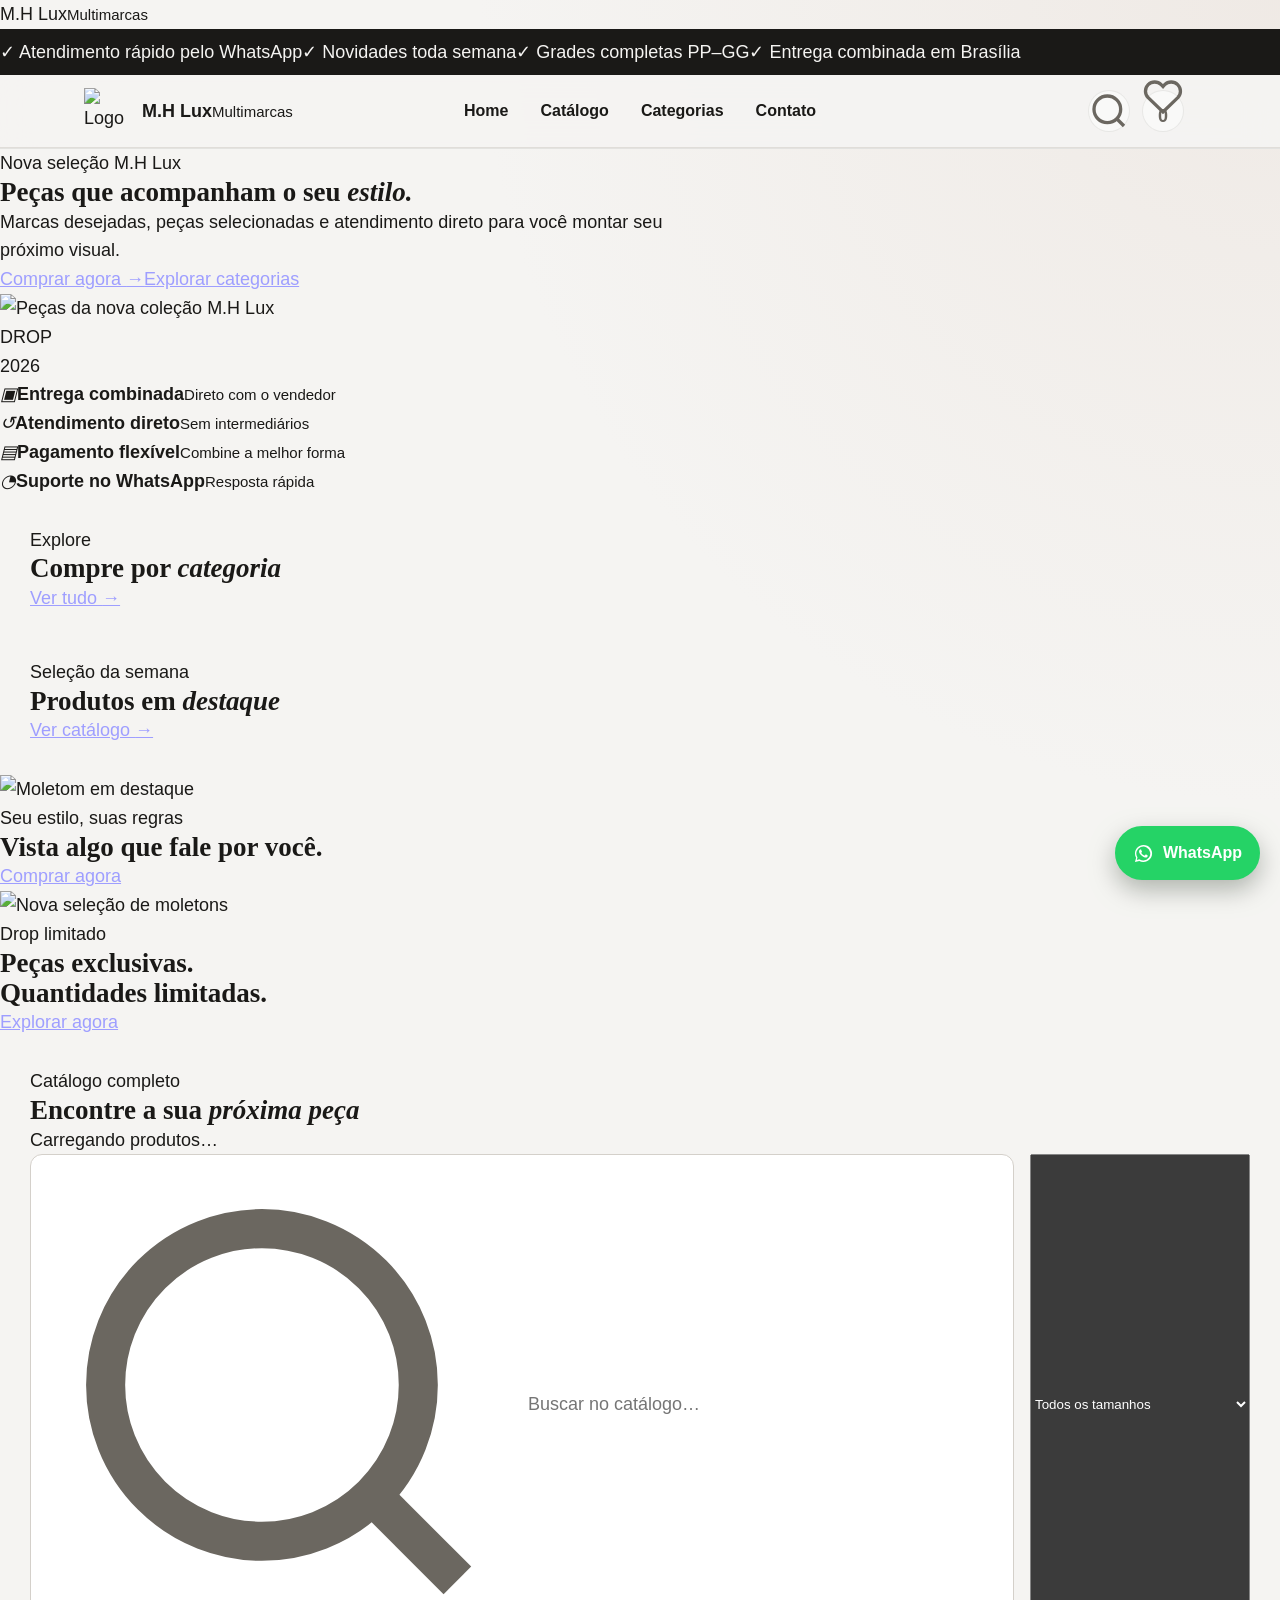
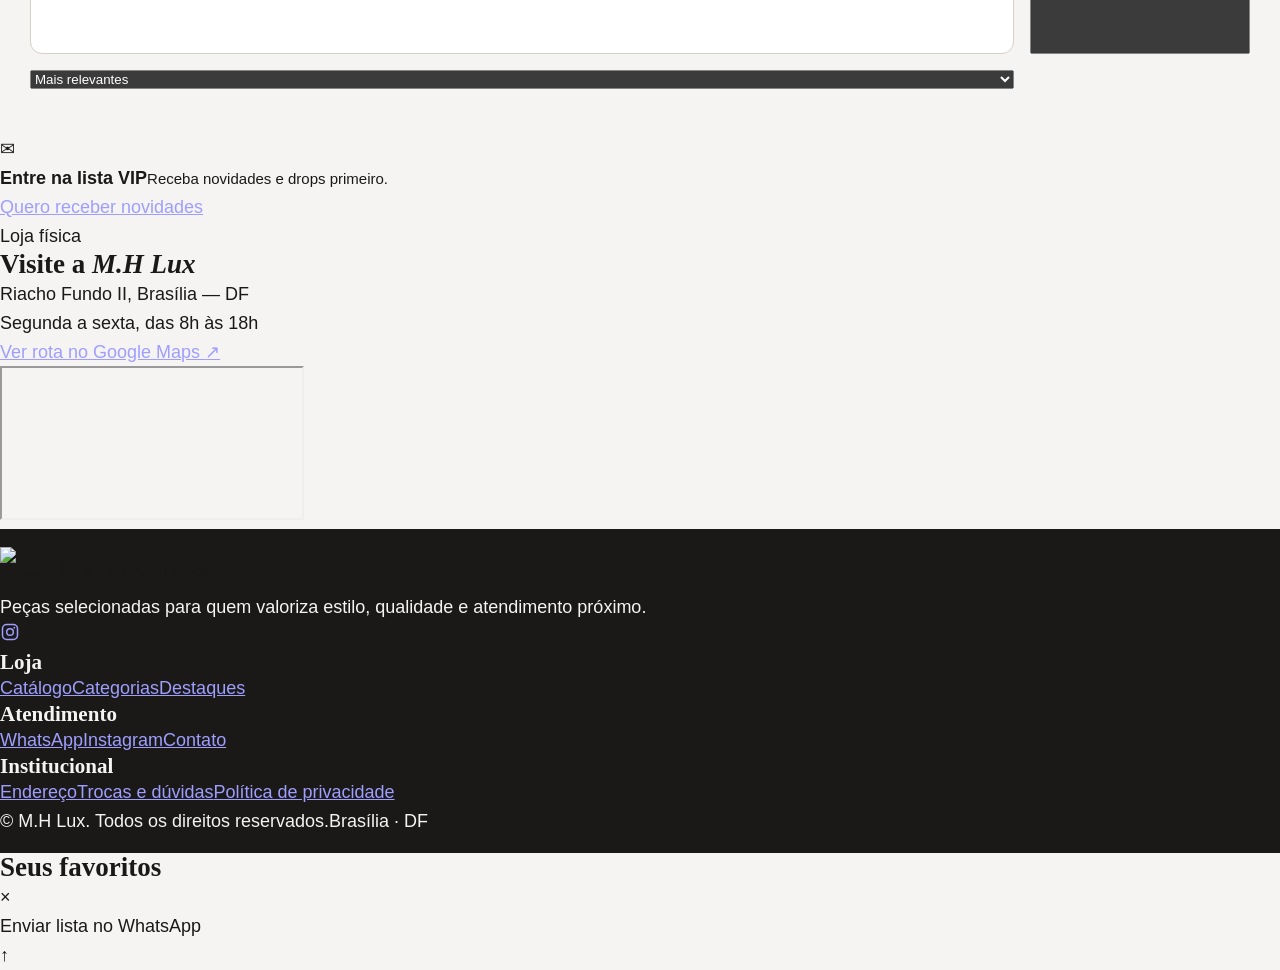
==== commit 56def31b: "Update index.html" ====
--- a/index.html
+++ b/index.html
@@ -1,1308 +1,108 @@
-<!DOCTYPE html>
-<html lang="pt-BR" data-theme="light">
+<!doctype html>
+<html lang="pt-BR" data-theme="dark">
 <head>
-  <meta charset="UTF-8">
-  <meta name="viewport" content="width=device-width, initial-scale=1.0">
-  <title>M.H Lux - Multimarcas</title>
-  <link rel="stylesheet" href="style.css">
-  <link rel="icon" href="favicon-32x32.png" type="image/x-icon">
+  <meta charset="UTF-8" />
+  <meta name="viewport" content="width=device-width, initial-scale=1.0" />
+  <meta name="theme-color" content="#0b0a09" />
+  <meta name="color-scheme" content="dark" />
+  <meta name="description" content="M.H Lux Multimarcas: catálogo de roupas e acessórios com atendimento direto pelo WhatsApp em Brasília." />
+  <title>M.H Lux | Multimarcas</title>
+  <link rel="preconnect" href="https://fonts.googleapis.com" />
+  <link rel="preconnect" href="https://fonts.gstatic.com" crossorigin />
+  <link href="https://fonts.googleapis.com/css2?family=DM+Sans:wght@400;500;600;700;800&family=DM+Serif+Display:ital@0;1&display=swap" rel="stylesheet" />
+  <link rel="stylesheet" href="style.css" />
+  <link rel="icon" href="src/mhlux-logo3.png" type="image/png" />
 </head>
 <body>
-  <a
-  class="whatsapp-float"
-  href="https://wa.me/5561986474665?text=Olá!%20Gostaria%20de%20mais%20informações%20sobre%20as%20peças."
-  target="_blank"
-  rel="noopener noreferrer"
-  aria-label="Falar com a M.H Lux pelo WhatsApp">
-  <svg viewBox="0 0 32 32" aria-hidden="true">
-    <path fill="currentColor" d="M16.02 3C8.84 3 3 8.84 3 16.02c0 2.3.6 4.55 1.74 6.53L3 29l6.64-1.7A13 13 0 1 0 16.02 3Zm0 23.65c-2.08 0-4.1-.56-5.86-1.62l-.42-.25-3.94 1.01 1.05-3.84-.28-.45a10.62 10.62 0 1 1 9.45 5.15Zm5.82-7.96c-.32-.16-1.9-.94-2.2-1.05-.3-.11-.52-.16-.74.16-.22.32-.85 1.05-1.04 1.27-.19.21-.39.24-.71.08-1.91-.96-3.17-1.71-4.43-3.88-.33-.57.33-.53.95-1.77.11-.22.06-.41-.03-.57-.08-.16-.74-1.78-1.01-2.43-.27-.65-.54-.56-.74-.57h-.63c-.22 0-.57.08-.87.41-.3.32-1.14 1.11-1.14 2.7s1.17 3.13 1.33 3.35c.16.21 2.3 3.51 5.57 4.92.78.34 1.39.54 1.86.69.78.25 1.49.21 2.05.13.63-.09 1.9-.78 2.17-1.54.27-.76.27-1.42.19-1.55-.08-.14-.3-.22-.62-.38Z"/>
-  </svg>
-  <span>WhatsApp</span>
-</a>
-  <div class="announce-bar" id="announceBar">
-  <div class="announce-track">
-    <span>✓  Atendimento rápido pelo WhatsApp</span>
-    <span>✓  Novidades toda semana</span>
-    <span>✓  Grades completas PP–GG</span>
-  </div>
-</div>
-<header class="site-header" id="siteHeader">
-  <div class="header-inner">
-    <a class="logo" href="#">
-      <img src="mhlux-logo3.png" alt="Logo M.H Lux" width="46" height="46">
-      <div class="logo-text">
-        <strong>M.H Lux</strong>
-        <span>Multimarcas</span>
-      </div>
-    </a>
-    <nav class="header-nav" id="headerNav">
-      <a href="#produtos" data-tab-link="roupas">Catálogo</a>
-      <a href="#produtos" data-tab-link="acessorios">Acessórios</a>
-      <a href="#contato">Contato</a>
-    </nav>
-    <div class="header-actions">
-      <button
-        class="icon-btn"
-        id="searchToggle"
-        type="button"
-        aria-label="Abrir busca"
-        aria-expanded="false">
-        <svg width="18" height="18" viewBox="0 0 24 24" fill="none" stroke="currentColor" stroke-width="2" aria-hidden="true">
-          <circle cx="11" cy="11" r="8"></circle>
-          <path d="M21 21l-4.35-4.35"></path>
-        </svg>
-      </button>
-      <button
-        class="theme-toggle"
-        data-theme-toggle
-        type="button"
-        aria-label="Alternar tema">
-        <svg width="18" height="18" viewBox="0 0 24 24" fill="none" stroke="currentColor" stroke-width="2" aria-hidden="true">
-          <path d="M21 12.79A9 9 0 1 1 11.21 3 7 7 0 0 0 21 12.79z"></path>
-        </svg>
-      </button>
-    </div>
-  </div>
-  <div class="search-panel" id="searchPanel">
-    <div class="search-panel-inner">
-      <div class="search-box">
-        <svg width="18" height="18" viewBox="0 0 24 24" fill="none" stroke="currentColor" stroke-width="2" aria-hidden="true">
-          <circle cx="11" cy="11" r="8"></circle>
-          <path d="M21 21l-4.35-4.35"></path>
-        </svg>
-        <input
-          type="search"
-          id="searchInput"
-          placeholder="Buscar por nome do produto..."
-          autocomplete="off">
-      </div>
-      <div class="filter-box">
-        <label for="categoryFilter" class="sr-only">
-          Filtrar categoria
-        </label>
-        <select id="categoryFilter">
-          <option value="all">Todas as categorias</option>
-          <option value="Moletom">Moletons</option>
-          <option value="Camisas">Camisas</option>
-          <option value="Bermudas">Bermudas</option>
-          <option value="Bonés">Bonés</option>
-          <option value="Óculos">Óculos</option>
-          <option value="Bolsas">Bolsas</option>
-          <option value="Relógios">Relógios</option>
-        </select>
+  <div class="page-loader" id="page-loader" aria-hidden="true"><span>M.H Lux</span><small>Multimarcas</small></div>
+
+  <a class="whatsapp-float" id="whatsapp-float" href="#" target="_blank" rel="noopener" aria-label="Falar com a M.H Lux pelo WhatsApp">
+    <svg viewBox="0 0 32 32" aria-hidden="true"><path fill="currentColor" d="M16.02 3C8.84 3 3 8.84 3 16.02c0 2.3.6 4.55 1.74 6.53L3 29l6.64-1.7A13 13 0 1 0 16.02 3Zm0 23.65c-2.08 0-4.1-.56-5.86-1.62l-.42-.25-3.94 1.01 1.05-3.84-.28-.45a10.62 10.62 0 1 1 9.45 5.15Zm5.82-7.96c-.32-.16-1.9-.94-2.2-1.05-.3-.11-.52-.16-.74.16-.22.32-.85 1.05-1.04 1.27-.19.21-.39.24-.71.08-1.91-.96-3.17-1.71-4.43-3.88-.33-.57.33-.53.95-1.77.11-.22.06-.41-.03-.57-.08-.16-.74-1.78-1.01-2.43-.27-.65-.54-.56-.74-.57h-.63c-.22 0-.57.08-.87.41-.3.32-1.14 1.11-1.14 2.7s1.17 3.13 1.33 3.35c.16.21 2.3 3.51 5.57 4.92.78.34 1.39.54 1.86.69.78.25 1.49.21 2.05.13.63-.09 1.9-.78 2.17-1.54.27-.76.27-1.42.19-1.55-.08-.14-.3-.22-.62-.38Z"/></svg><span>WhatsApp</span>
+  </a>
+
+  <div class="announce-bar"><div class="announce-inner"><span>✓ Atendimento rápido pelo WhatsApp</span><span>✓ Novidades toda semana</span><span>✓ Grades completas PP–GG</span><span>✓ Entrega combinada em Brasília</span></div></div>
+
+  <header class="site-header" id="topo">
+    <div class="header-inner wrap">
+      <a class="logo" href="#inicio" aria-label="M.H Lux - início"><img src="src/mhlux-logo3.png" alt="Logo M.H Lux" /><span><strong>M.H Lux</strong><small>Multimarcas</small></span></a>
+      <nav class="header-nav" id="header-nav" aria-label="Navegação principal">
+        <a href="#inicio">Home</a><a href="#catalogo">Catálogo</a><a href="#categorias">Categorias</a><a href="contato.html">Contato</a>
+      </nav>
+      <div class="header-actions">
+        <button class="icon-btn" id="search-toggle" type="button" aria-label="Abrir busca" aria-expanded="false" aria-controls="search-panel">
+          <svg viewBox="0 0 24 24" fill="none" stroke="currentColor" stroke-width="2"><circle cx="11" cy="11" r="8"/><path d="m21 21-4.35-4.35"/></svg>
+        </button>
+        <button class="icon-btn favorites-trigger" type="button" aria-label="Abrir favoritos">
+          <svg viewBox="0 0 24 24" fill="none" stroke="currentColor" stroke-width="2"><path d="M20.8 4.6a5.5 5.5 0 0 0-7.8 0L12 5.7l-1.1-1.1a5.5 5.5 0 0 0-7.8 7.8L12 21l8.9-8.6a5.5 5.5 0 0 0-.1-7.8Z"/></svg><b id="favorites-count">0</b>
+        </button>
+        <button class="menu-toggle" id="menu-toggle" type="button" aria-label="Abrir menu" aria-expanded="false"><span></span><span></span><span></span></button>
       </div>
     </div>
-  </div>
-</header>
-<div class="stats-bar">
-  <div class="stats-inner">
-    <div class="stat"><span class="stat-num">+200</span><span class="stat-label">Peças disponíveis</span></div>
-    <div class="stat"><span class="stat-num">5</span><span class="stat-label">Anos no mercado</span></div>
-    <div class="stat"><span class="stat-num">PP–XXL</span><span class="stat-label">Grades completas</span></div>
-    <div class="stat"><span class="stat-num">100%</span><span class="stat-label">Atendimento dedicado</span></div>
-  </div>
-</div>
-<section class="categories-section">
-  <div class="container">
-    <div class="section-header">
-      <p class="section-label">Explore</p>
-      <h2 class="section-title">Compre por categoria</h2>
-    </div>
-    <div class="categories-grid">
-      <a href="#produtos" class="category-card" data-tab-link="roupas" data-category-target="Moletom" style="background-image: url('moletom.jpg');">
-        <span class="category-name">Moletons</span>
-        <span class="category-link">Ver mais →</span>
-      </a>
-      <a href="#produtos" class="category-card" data-tab-link="roupas" data-category-target="Camisas" style="background-image: url('camisa-1.jpg');">
-        <span class="category-name">Camisas</span>
-        <span class="category-link">Ver mais →</span>
-      </a>
-      <a href="#produtos" class="category-card" data-tab-link="roupas" data-category-target="Bermudas" style="background-image: url('bermuda.jpg');">
-        <span class="category-name">Bermudas</span>
-        <span class="category-link">Ver mais →</span>
-      </a>
-      <a href="#produtos" class="category-card" data-tab-link="roupas" data-category-target="Bonés" style="background-image: url('bone.jpg');">
-        <span class="category-name">Bonés</span>
-        <span class="category-link">Ver mais →</span>
-      </a>
-      <a href="#produtos" class="category-card" data-tab-link="acessorios" data-category-target="Óculos" style="background-image: url('acessorio.jpg');">
-        <span class="category-name">Acessórios</span>
-        <span class="category-link">Ver mais →</span>
-      </a>
-    </div>
-  </div>
-</section>
-<section class="trust-bar">
-  <div class="container trust-inner">
-    <div class="trust-item">
-      <svg width="22" height="22" viewBox="0 0 24 24" fill="none" stroke="currentColor" stroke-width="2">
-        <path d="M3 3h13v13H3zM16 8h4l3 4v4h-7V8z"/><circle cx="7" cy="18" r="2"/><circle cx="18" cy="18" r="2"/>
-      </svg>
-      <div>
-        <strong>Entrega combinada</strong>
-        <span>Direto com o vendedor</span>
+
+    <div class="search-panel" id="search-panel" aria-hidden="true">
+      <div class="wrap search-panel-inner">
+        <form class="search-form" id="search-form" role="search" autocomplete="off">
+          <svg viewBox="0 0 24 24" fill="none" stroke="currentColor" stroke-width="2" aria-hidden="true"><circle cx="11" cy="11" r="8"/><path d="m21 21-4.35-4.35"/></svg>
+          <input id="search-input" type="search" name="q" placeholder="Busque por peça, marca, cor ou categoria…" enterkeyhint="search" aria-label="Buscar produtos" />
+          <button type="button" id="search-close" aria-label="Fechar busca">×</button>
+        </form>
+        <div class="search-results" id="search-results" aria-live="polite"></div>
       </div>
     </div>
-    <div class="trust-item">
-      <svg width="22" height="22" viewBox="0 0 24 24" fill="none" stroke="currentColor" stroke-width="2">
-        <path d="M17 1l4 4-4 4"/><path d="M3 11V9a4 4 0 0 1 4-4h14"/><path d="M7 23l-4-4 4-4"/><path d="M21 13v2a4 4 0 0 1-4 4H3"/>
-      </svg>
-      <div>
-        <strong>Atendimento direto</strong>
-        <span>Sem intermediários</span>
+  </header>
+
+  <main>
+    <section class="hero" id="inicio">
+      <div class="hero-art" aria-hidden="true"></div>
+      <div class="wrap hero-grid">
+        <div class="hero-copy reveal"><p class="overline">Nova seleção M.H Lux</p><h1>Peças que acompanham o seu <em>estilo.</em></h1><p>Marcas desejadas, peças selecionadas e atendimento direto para você montar seu próximo visual.</p><div class="hero-actions"><a class="btn btn-gold" href="#catalogo">Comprar agora <span>→</span></a><a class="btn btn-outline" href="#categorias">Explorar categorias</a></div></div>
+        <div class="hero-photo reveal"><img src="src/camisa-1.jpg" alt="Peças da nova coleção M.H Lux" /><span class="hero-tag">DROP<br />2026</span></div>
       </div>
-    </div>
-    <div class="trust-item">
-      <svg width="22" height="22" viewBox="0 0 24 24" fill="none" stroke="currentColor" stroke-width="2">
-        <rect x="1" y="4" width="22" height="16" rx="2"/><line x1="1" y1="10" x2="23" y2="10"/>
-      </svg>
-      <div>
-        <strong>Pagamento flexível</strong>
-        <span>Combine a forma ideal</span>
+    </section>
+
+    <section class="benefits"><div class="wrap benefits-grid"><div><i>▣</i><span><strong>Entrega combinada</strong><small>Direto com o vendedor</small></span></div><div><i>↺</i><span><strong>Atendimento direto</strong><small>Sem intermediários</small></span></div><div><i>▤</i><span><strong>Pagamento flexível</strong><small>Combine a melhor forma</small></span></div><div><i>◔</i><span><strong>Suporte no WhatsApp</strong><small>Resposta rápida</small></span></div></div></section>
+
+    <section class="categories section" id="categorias"><div class="wrap"><div class="section-head reveal"><div><p class="overline">Explore</p><h2>Compre por <em>categoria</em></h2></div><a href="#catalogo">Ver tudo <span>→</span></a></div><div class="category-grid" id="category-grid"></div></div></section>
+
+    <section class="featured section"><div class="wrap"><div class="section-head reveal"><div><p class="overline">Seleção da semana</p><h2>Produtos em <em>destaque</em></h2></div><a href="#catalogo">Ver catálogo <span>→</span></a></div><div class="products-grid featured-grid" id="featured-grid"></div></div></section>
+
+    <section class="campaigns"><div class="wrap campaign-grid"><article class="campaign campaign-dark reveal"><img src="src/moletom-2.jpg" alt="Moletom em destaque" /><div><p>Seu estilo, suas regras</p><h2>Vista algo que fale por você.</h2><a href="#catalogo" class="btn btn-gold">Comprar agora</a></div></article><article class="campaign campaign-light reveal"><img src="src/moletom-3.jpg" alt="Nova seleção de moletons" /><div><p>Drop limitado</p><h2>Peças exclusivas.<br />Quantidades limitadas.</h2><a href="#catalogo" class="btn btn-dark">Explorar agora</a></div></article></div></section>
+
+    <section class="catalog section" id="catalogo">
+      <div class="wrap">
+        <div class="catalog-heading reveal"><div><p class="overline">Catálogo completo</p><h2>Encontre a sua <em>próxima peça</em></h2></div><p id="results-count" aria-live="polite">Carregando produtos…</p></div>
+
+        <div class="catalog-toolbar">
+          <label class="search-box"><svg viewBox="0 0 24 24" fill="none" stroke="currentColor" stroke-width="2" aria-hidden="true"><circle cx="11" cy="11" r="8"/><path d="m21 21-4.35-4.35"/></svg><input id="catalog-search" type="search" placeholder="Buscar no catálogo…" aria-label="Buscar no catálogo" autocomplete="off" /></label>
+          <select id="size-filter" aria-label="Filtrar por tamanho"><option value="all">Todos os tamanhos</option><option value="P">Tamanho P</option><option value="M">Tamanho M</option><option value="G">Tamanho G</option><option value="GG">Tamanho GG</option><option value="Único">Tamanho único</option></select>
+          <select id="sort-filter" aria-label="Ordenar catálogo"><option value="featured">Mais relevantes</option><option value="price-asc">Menor preço</option><option value="price-desc">Maior preço</option><option value="name">Nome A–Z</option></select>
+        </div>
+        <div class="category-pills" id="category-pills"></div>
+        <div class="active-filters" id="active-filters"></div>
+
+        <div class="products-grid" id="products-grid"></div>
+        <div class="empty-state" id="empty-state" hidden></div>
       </div>
-    </div>
-    <div class="trust-item">
-      <svg width="22" height="22" viewBox="0 0 24 24" fill="none" stroke="currentColor" stroke-width="2">
-        <path d="M22 16.92v3a2 2 0 0 1-2.18 2 19.79 19.79 0 0 1-8.63-3.07A19.5 19.5 0 0 1 4.14 12 19.79 19.79 0 0 1 1.07 3.18 2 2 0 0 1 3 1h3a2 2 0 0 1 2 1.72c.127.96.361 1.903.7 2.81a2 2 0 0 1-.45 2.11L7.09 8.91a16 16 0 0 0 6 6l1.27-1.27a2 2 0 0 1 2.11-.45c.907.339 1.85.573 2.81.7A2 2 0 0 1 22 16.92z"/>
-      </svg>
-      <div>
-        <strong>Suporte via WhatsApp</strong>
-        <span>Resposta rápida</span>
-      </div>
-    </div>
-  </div>
-</section>
-<section class="section" id="produtos">
-  <div>
-    <div class="catalog-shell">
-<section class="catalog-banner">
-  <div class="catalog-slides" aria-hidden="true">
-    <div class="catalog-slide" style="background-image: url('camisa-1.jpg');"></div>
-    <div class="catalog-slide" style="background-image: url('camisa-2.jpg');"></div>
-    <div class="catalog-slide" style="background-image: url('camisa-3.jpg');"></div>
-  </div>
-  <div class="catalog-banner-overlay"></div>
-  <div class="catalog-banner-content">
-    <p class="catalog-banner-label">Nova coleção</p>
-    <h2 class="catalog-banner-title">
-      Confira a nova coleção da loja
-    </h2>
-    <div class="catalog-banner-actions">
-      <a
-        href="https://wa.me/5561986474665?text=Olá!%20Quero%20saber%20mais%20sobre%20a%20nova%20coleção."
-        class="catalog-banner-btn catalog-banner-btn-primary"
-        target="_blank"
-        rel="noopener noreferrer">
-        Comprar agora
-      </a>
-      <a href="#produtos" class="catalog-banner-btn catalog-banner-btn-secondary">
-        Ver coleção
-      </a>
-    </div>
-  </div>
-</section>
-      <div class="results-bar">
-        <p id="resultsCount">Mostrando todos os produtos.</p>
-      </div>
-      <div class="catalog-page active" id="roupas">
-        <div class="products-grid">
-<div class="product-card"
-  data-page="roupas"
-  data-category="Moletom"
-  data-name="Moletom Vans off the Wall">
-  <div
-    class="product-img product-gallery"
-    data-gallery-images="moletom.jpg,moletom-2.jpg,moletom-3.jpg,oculos.jpg">
-    <img
-      class="product-main-image"
-      src="moletom.jpg"
-      alt="Moletom Vans off the Wall"
-      width="400"
-      height="533"
-      loading="lazy">
-    <span class="product-category">Moletom</span>
-    <button
-      class="gallery-control gallery-prev"
-      type="button"
-      aria-label="Ver foto anterior">
-      ‹
-    </button>
-    <button
-      class="gallery-control gallery-next"
-      type="button"
-      aria-label="Ver próxima foto">
-      ›
-    </button>
-    <div class="gallery-dots" aria-label="Fotos do produto">
-      <button
-        type="button"
-        class="gallery-dot active"
-        aria-label="Foto 1">
-      </button>
-      <button
-        type="button"
-        class="gallery-dot"
-        aria-label="Foto 2">
-      </button>
-      <button
-        type="button"
-        class="gallery-dot"
-        aria-label="Foto 3">
-      </button>
-      <button
-        type="button"
-        class="gallery-dot"
-        aria-label="Foto 4">
-      </button>
-    </div>
-  </div>
-  <div class="product-info">
-    <h3 class="product-name">Moletom Vans off the Wall</h3>
-    <p class="product-desc">
-      Corte clássico, tecido premium com caimento impecável.
-    </p>
-    <div class="product-footer">
-      <span class="product-price">R$ 289,90</span>
-      <div class="product-sizes">
-        <span class="size-chip">P</span>
-        <span class="size-chip">M</span>
-        <span class="size-chip">G</span>
-        <span class="size-chip">GG</span>
-      </div>
-    </div>
-    <a
-      class="product-whatsapp"
-      target="_blank"
-      rel="noopener noreferrer"
-      href="https://wa.me/5561986474665?text=Olá! Tenho interesse na peça Moletom Vans off the Wall.">
-      Pedir no WhatsApp
-    </a>
-  </div>
-</div>
-<div class="product-card"
-  data-page="roupas"
-  data-category="Moletom"
-  data-name="Moletom Jordan Air">
-  <div
-    class="product-img product-gallery"
-    data-gallery-images="moletom-2.jpg,moletom.jpg,moletom-3.jpg,oculos.jpg">
-    <img
-      class="product-main-image"
-      src="moletom-2.jpg"
-      alt="Moletom Jordan Air"
-      width="400"
-      height="533"
-      loading="lazy">
-    <span class="product-category">Moletom</span>
-    <button
-      class="gallery-control gallery-prev"
-      type="button"
-      aria-label="Ver foto anterior">
-      ‹
-    </button>
-    <button
-      class="gallery-control gallery-next"
-      type="button"
-      aria-label="Ver próxima foto">
-      ›
-    </button>
-    <div class="gallery-dots" aria-label="Fotos do produto">
-      <button type="button" class="gallery-dot active" aria-label="Foto 1"></button>
-      <button type="button" class="gallery-dot" aria-label="Foto 2"></button>
-      <button type="button" class="gallery-dot" aria-label="Foto 3"></button>
-      <button type="button" class="gallery-dot" aria-label="Foto 4"></button>
-    </div>
-  </div>
-  <div class="product-info">
-    <h3 class="product-name">Moletom Jordan Air</h3>
-    <p class="product-desc">
-      Corte clássico, tecido premium com caimento impecável.
-    </p>
-    <div class="product-footer">
-      <span class="product-price">R$ 289,90</span>
-      <div class="product-sizes">
-        <span class="size-chip">P</span>
-        <span class="size-chip">M</span>
-        <span class="size-chip">G</span>
-        <span class="size-chip">GG</span>
-      </div>
-    </div>
-    <a
-      class="product-whatsapp"
-      target="_blank"
-      rel="noopener noreferrer"
-      href="https://wa.me/5561986474665?text=Olá! Tenho interesse na peça Moletom Jordan Air.">
-      Pedir no WhatsApp
-    </a>
-  </div>
-</div>
-<div
-  class="product-card"
-  data-page="roupas"
-  data-category="Moletom"
-  data-name="Moletom Nike Air Preto">
-  <div
-    class="product-img product-gallery"
-    data-gallery-images="moletom-3.jpg,moletom.jpg,moletom-2.jpg,oculos.jpg">
-    <img
-      class="product-main-image"
-      src="moletom-3.jpg"
-      alt="Moletom Nike Air Preto"
-      width="400"
-      height="533"
-      loading="lazy">
-    <span class="product-category">Moletom</span>
-    <button
-      class="gallery-control gallery-prev"
-      type="button"
-      aria-label="Ver foto anterior">
-      ‹
-    </button>
-    <button
-      class="gallery-control gallery-next"
-      type="button"
-      aria-label="Ver próxima foto">
-      ›
-    </button>
-    <div class="gallery-dots" aria-label="Fotos do produto">
-      <button type="button" class="gallery-dot active" aria-label="Foto 1"></button>
-      <button type="button" class="gallery-dot" aria-label="Foto 2"></button>
-      <button type="button" class="gallery-dot" aria-label="Foto 3"></button>
-      <button type="button" class="gallery-dot" aria-label="Foto 4"></button>
-    </div>
-  </div>
-  <div class="product-info">
-    <h3 class="product-name">Moletom Nike Air Preto</h3>
-    <p class="product-desc">
-      Corte clássico, tecido premium com caimento impecável.
-    </p>
-    <div class="product-footer">
-      <span class="product-price">R$ 289,90</span>
-      <div class="product-sizes">
-        <span class="size-chip">P</span>
-        <span class="size-chip">M</span>
-        <span class="size-chip">G</span>
-        <span class="size-chip">GG</span>
-      </div>
-    </div>
-    <a
-      class="product-whatsapp"
-      target="_blank"
-      rel="noopener noreferrer"
-      href="https://wa.me/5561986474665?text=Olá! Tenho interesse na peça Moletom Nike Air Preto.">
-      Pedir no WhatsApp
-    </a>
-  </div>
-</div>
-<div class="product-card"
-  data-page="roupas"
-  data-category="Camisas"
-  data-name="Camisa New York Yankees">
-  <div
-    class="product-img product-gallery"
-    data-gallery-images="moletom-3.jpg,moletom.jpg,moletom-2.jpg,oculos.jpg">
-    <img
-      class="product-main-image"
-      src="camisa-1.jpg"
-      alt="Camisa New York Yankees"
-      width="400"
-      height="533"
-      loading="lazy">
-    <span class="product-category">Camisas</span>
-    <button
-      class="gallery-control gallery-prev"
-      type="button"
-      aria-label="Ver foto anterior">
-      ‹
-    </button>
-    <button
-      class="gallery-control gallery-next"
-      type="button"
-      aria-label="Ver próxima foto">
-      ›
-    </button>
-    <div class="gallery-dots" aria-label="Fotos do produto">
-      <button type="button" class="gallery-dot active" aria-label="Foto 1"></button>
-      <button type="button" class="gallery-dot" aria-label="Foto 2"></button>
-      <button type="button" class="gallery-dot" aria-label="Foto 3"></button>
-      <button type="button" class="gallery-dot" aria-label="Foto 4"></button>
-    </div>
-  </div>
-  <div class="product-info">
-    <h3 class="product-name">Camisa New York Yankees</h3>
-    <p class="product-desc">
-      Corte clássico, tecido premium com caimento impecável.
-    </p>
-    <div class="product-footer">
-      <span class="product-price">R$ 289,90</span>
-      <div class="product-sizes">
-        <span class="size-chip">P</span>
-        <span class="size-chip">M</span>
-        <span class="size-chip">G</span>
-        <span class="size-chip">GG</span>
-      </div>
-    </div>
-    <a
-      class="product-whatsapp"
-      target="_blank"
-      rel="noopener noreferrer"
-      href="https://wa.me/5561986474665?text=Olá! Tenho interesse na peça Camisa New York Yankees.">
-      Pedir no WhatsApp
-    </a>
-  </div>
-</div>
-<div class="product-card"
-  data-page="roupas"
-  data-category="Camisas"
-  data-name="Camisa New York Yankees Off-White">
-  <div
-    class="product-img product-gallery"
-    data-gallery-images="moletom-3.jpg,moletom.jpg,moletom-2.jpg,oculos.jpg">
-    <img
-      class="product-main-image"
-      src="camisa-2.jpg"
-      alt="Camisa New York Yankees Off-White"
-      width="400"
-      height="533"
-      loading="lazy">
-    <span class="product-category">Camisas</span>
-    <button
-      class="gallery-control gallery-prev"
-      type="button"
-      aria-label="Ver foto anterior">
-      ‹
-    </button>
-    <button
-      class="gallery-control gallery-next"
-      type="button"
-      aria-label="Ver próxima foto">
-      ›
-    </button>
-    <div class="gallery-dots" aria-label="Fotos do produto">
-      <button type="button" class="gallery-dot active" aria-label="Foto 1"></button>
-      <button type="button" class="gallery-dot" aria-label="Foto 2"></button>
-      <button type="button" class="gallery-dot" aria-label="Foto 3"></button>
-      <button type="button" class="gallery-dot" aria-label="Foto 4"></button>
-    </div>
-  </div>
-  <div class="product-info">
-    <h3 class="product-name">Camisa New York Yankees Off-White</h3>
-    <p class="product-desc">
-      Corte clássico, tecido premium com caimento impecável.
-    </p>
-    <div class="product-footer">
-      <span class="product-price">R$ 289,90</span>
-      <div class="product-sizes">
-        <span class="size-chip">P</span>
-        <span class="size-chip">M</span>
-        <span class="size-chip">G</span>
-        <span class="size-chip">GG</span>
-      </div>
-    </div>
-    <a
-      class="product-whatsapp"
-      target="_blank"
-      rel="noopener noreferrer"
-      href="https://wa.me/5561986474665?text=Olá! Tenho interesse na peça Camisa New York Yankees Off-White.">
-      Pedir no WhatsApp
-    </a>
-  </div>
-</div>
-<div class="product-card"
-  data-page="roupas"
-  data-category="Camisas"
-  data-name="Camisa Corinthians">
-  <div
-    class="product-img product-gallery"
-    data-gallery-images="moletom-3.jpg,moletom.jpg,moletom-2.jpg,oculos.jpg">
-    <img
-      class="product-main-image"
-      src="camisa-3.jpg"
-      alt="Camisa Corinthians"
-      width="400"
-      height="533"
-      loading="lazy">
-    <span class="product-category">Camisas</span>
-    <button
-      class="gallery-control gallery-prev"
-      type="button"
-      aria-label="Ver foto anterior">
-      ‹
-    </button>
-    <button
-      class="gallery-control gallery-next"
-      type="button"
-      aria-label="Ver próxima foto">
-      ›
-    </button>
-    <div class="gallery-dots" aria-label="Fotos do produto">
-      <button type="button" class="gallery-dot active" aria-label="Foto 1"></button>
-      <button type="button" class="gallery-dot" aria-label="Foto 2"></button>
-      <button type="button" class="gallery-dot" aria-label="Foto 3"></button>
-      <button type="button" class="gallery-dot" aria-label="Foto 4"></button>
-    </div>
-  </div>
-  <div class="product-info">
-    <h3 class="product-name">Camisa Corinthians</h3>
-    <p class="product-desc">
-      Corte clássico, tecido premium com caimento impecável.
-    </p>
-    <div class="product-footer">
-      <span class="product-price">R$ 289,90</span>
-      <div class="product-sizes">
-        <span class="size-chip">P</span>
-        <span class="size-chip">M</span>
-        <span class="size-chip">G</span>
-        <span class="size-chip">GG</span>
-      </div>
-    </div>
-    <a
-      class="product-whatsapp"
-      target="_blank"
-      rel="noopener noreferrer"
-      href="https://wa.me/5561986474665?text=Olá! Tenho interesse na peça Camisa Corinthians.">
-      Pedir no WhatsApp
-    </a>
-  </div>
-</div>
-<div class="product-card"
-  data-page="roupas"
-  data-category="Camisas"
-  data-name="Camisa Palm Angels">
-  <div
-    class="product-img product-gallery"
-    data-gallery-images="moletom-3.jpg,moletom.jpg,moletom-2.jpg,oculos.jpg">
-    <img
-      class="product-main-image"
-      src="camisa-4.jpg"
-      alt="Camisa Palm Angels"
-      width="400"
-      height="533"
-      loading="lazy">
-    <span class="product-category">Camisas</span>
-    <button
-      class="gallery-control gallery-prev"
-      type="button"
-      aria-label="Ver foto anterior">
-      ‹
-    </button>
-    <button
-      class="gallery-control gallery-next"
-      type="button"
-      aria-label="Ver próxima foto">
-      ›
-    </button>
-    <div class="gallery-dots" aria-label="Fotos do produto">
-      <button type="button" class="gallery-dot active" aria-label="Foto 1"></button>
-      <button type="button" class="gallery-dot" aria-label="Foto 2"></button>
-      <button type="button" class="gallery-dot" aria-label="Foto 3"></button>
-      <button type="button" class="gallery-dot" aria-label="Foto 4"></button>
-    </div>
-  </div>
-  <div class="product-info">
-    <h3 class="product-name">Camisa Palm Angels</h3>
-    <p class="product-desc">
-      Corte clássico, tecido premium com caimento impecável.
-    </p>
-    <div class="product-footer">
-      <span class="product-price">R$ 289,90</span>
-      <div class="product-sizes">
-        <span class="size-chip">P</span>
-        <span class="size-chip">M</span>
-        <span class="size-chip">G</span>
-        <span class="size-chip">GG</span>
-      </div>
-    </div>
-    <a
-      class="product-whatsapp"
-      target="_blank"
-      rel="noopener noreferrer"
-      href="https://wa.me/5561986474665?text=Olá! Tenho interesse na peça Camisa Palm Angels.">
-      Pedir no WhatsApp
-    </a>
-  </div>
-</div><div class="product-card"
-  data-page="roupas"
-  data-category="Camisas"
-  data-name="Camisa Nike Verde">
-  <div
-    class="product-img product-gallery"
-    data-gallery-images="moletom-3.jpg,moletom.jpg,moletom-2.jpg,oculos.jpg">
-    <img
-      class="product-main-image"
-      src="camisa-5.jpg"
-      alt="Camisa Nike Verde"
-      width="400"
-      height="533"
-      loading="lazy">
-    <span class="product-category">Camisas</span>
-    <button
-      class="gallery-control gallery-prev"
-      type="button"
-      aria-label="Ver foto anterior">
-      ‹
-    </button>
-    <button
-      class="gallery-control gallery-next"
-      type="button"
-      aria-label="Ver próxima foto">
-      ›
-    </button>
-    <div class="gallery-dots" aria-label="Fotos do produto">
-      <button type="button" class="gallery-dot active" aria-label="Foto 1"></button>
-      <button type="button" class="gallery-dot" aria-label="Foto 2"></button>
-      <button type="button" class="gallery-dot" aria-label="Foto 3"></button>
-      <button type="button" class="gallery-dot" aria-label="Foto 4"></button>
-    </div>
-  </div>
-  <div class="product-info">
-    <h3 class="product-name">Camisa Nike Verde</h3>
-    <p class="product-desc">
-      Corte clássico, tecido premium com caimento impecável.
-    </p>
-    <div class="product-footer">
-      <span class="product-price">R$ 289,90</span>
-      <div class="product-sizes">
-        <span class="size-chip">P</span>
-        <span class="size-chip">M</span>
-        <span class="size-chip">G</span>
-        <span class="size-chip">GG</span>
-      </div>
-    </div>
-    <a
-      class="product-whatsapp"
-      target="_blank"
-      rel="noopener noreferrer"
-      href="https://wa.me/5561986474665?text=Olá! Tenho interesse na peça Camisa Nike Verde.">
-      Pedir no WhatsApp
-    </a>
-  </div>
-</div>
-<div class="product-card"
-  data-page="roupas"
-  data-category="Camisas"
-  data-name="Camisa Seleção Brasileira">
-  <div
-    class="product-img product-gallery"
-    data-gallery-images="moletom-3.jpg,moletom.jpg,moletom-2.jpg,oculos.jpg">
-    <img
-      class="product-main-image"
-      src="camisa-6.webp"
-      alt="Camisa Seleção Brasileira"
-      width="400"
-      height="533"
-      loading="lazy">
-    <span class="product-category">Camisas</span>
-    <button
-      class="gallery-control gallery-prev"
-      type="button"
-      aria-label="Ver foto anterior">
-      ‹
-    </button>
-    <button
-      class="gallery-control gallery-next"
-      type="button"
-      aria-label="Ver próxima foto">
-      ›
-    </button>
-    <div class="gallery-dots" aria-label="Fotos do produto">
-      <button type="button" class="gallery-dot active" aria-label="Foto 1"></button>
-      <button type="button" class="gallery-dot" aria-label="Foto 2"></button>
-      <button type="button" class="gallery-dot" aria-label="Foto 3"></button>
-      <button type="button" class="gallery-dot" aria-label="Foto 4"></button>
-    </div>
-  </div>
-  <div class="product-info">
-    <h3 class="product-name">Camisa Seleção Brasileira</h3>
-    <p class="product-desc">
-      Corte clássico, tecido premium com caimento impecável.
-    </p>
-    <div class="product-footer">
-      <span class="product-price">R$ 289,90</span>
-      <div class="product-sizes">
-        <span class="size-chip">P</span>
-        <span class="size-chip">M</span>
-        <span class="size-chip">G</span>
-        <span class="size-chip">GG</span>
-      </div>
-    </div>
-    <a
-      class="product-whatsapp"
-      target="_blank"
-      rel="noopener noreferrer"
-      href="https://wa.me/5561986474665?text=Olá! Tenho interesse na peça Camisa Seleção Brasileira.">
-      Pedir no WhatsApp
-    </a>
-  </div>
-</div>
-<div class="product-card"
-  data-page="roupas"
-  data-category="Bermudas"
-  data-name="Bermuda North Face">
-  <div
-    class="product-img product-gallery"
-    data-gallery-images="moletom-3.jpg,moletom.jpg,moletom-2.jpg,oculos.jpg">
-    <img
-      class="product-main-image"
-      src="bermuda-2.jpg"
-      alt="Bermuda North Face"
-      width="400"
-      height="533"
-      loading="lazy">
-    <span class="product-category">Bermudas</span>
-    <button
-      class="gallery-control gallery-prev"
-      type="button"
-      aria-label="Ver foto anterior">
-      ‹
-    </button>
-    <button
-      class="gallery-control gallery-next"
-      type="button"
-      aria-label="Ver próxima foto">
-      ›
-    </button>
-    <div class="gallery-dots" aria-label="Fotos do produto">
-      <button type="button" class="gallery-dot active" aria-label="Foto 1"></button>
-      <button type="button" class="gallery-dot" aria-label="Foto 2"></button>
-      <button type="button" class="gallery-dot" aria-label="Foto 3"></button>
-      <button type="button" class="gallery-dot" aria-label="Foto 4"></button>
-    </div>
-  </div>
-  <div class="product-info">
-    <h3 class="product-name">Bermuda North Face</h3>
-    <p class="product-desc">
-      Corte clássico, tecido premium com caimento impecável.
-    </p>
-    <div class="product-footer">
-      <span class="product-price">R$ 289,90</span>
-      <div class="product-sizes">
-        <span class="size-chip">P</span>
-        <span class="size-chip">M</span>
-        <span class="size-chip">G</span>
-        <span class="size-chip">GG</span>
-      </div>
-    </div>
-    <a
-      class="product-whatsapp"
-      target="_blank"
-      rel="noopener noreferrer"
-      href="https://wa.me/5561986474665?text=Olá! Tenho interesse na peça Bermuda North Face.">
-      Pedir no WhatsApp
-    </a>
-  </div>
-</div>
-<div class="product-card"
-  data-page="roupas"
-  data-category="Bermudas"
-  data-name="Bermuda Nike Verde">
-  <div
-    class="product-img product-gallery"
-    data-gallery-images="moletom-3.jpg,moletom.jpg,moletom-2.jpg,oculos.jpg">
-    <img
-      class="product-main-image"
-      src="bermuda.jpg"
-      alt="Bermuda Nike Verde"
-      width="400"
-      height="533"
-      loading="lazy">
-    <span class="product-category">Bermudas</span>
-    <button
-      class="gallery-control gallery-prev"
-      type="button"
-      aria-label="Ver foto anterior">
-      ‹
-    </button>
-    <button
-      class="gallery-control gallery-next"
-      type="button"
-      aria-label="Ver próxima foto">
-      ›
-    </button>
-    <div class="gallery-dots" aria-label="Fotos do produto">
-      <button type="button" class="gallery-dot active" aria-label="Foto 1"></button>
-      <button type="button" class="gallery-dot" aria-label="Foto 2"></button>
-      <button type="button" class="gallery-dot" aria-label="Foto 3"></button>
-      <button type="button" class="gallery-dot" aria-label="Foto 4"></button>
-    </div>
-  </div>
-  <div class="product-info">
-    <h3 class="product-name">Bermuda Nike Verde</h3>
-    <p class="product-desc">
-      Corte clássico, tecido premium com caimento impecável.
-    </p>
-    <div class="product-footer">
-      <span class="product-price">R$ 289,90</span>
-      <div class="product-sizes">
-        <span class="size-chip">P</span>
-        <span class="size-chip">M</span>
-        <span class="size-chip">G</span>
-        <span class="size-chip">GG</span>
-      </div>
-    </div>
-    <a
-      class="product-whatsapp"
-      target="_blank"
-      rel="noopener noreferrer"
-      href="https://wa.me/5561986474665?text=Olá! Tenho interesse na peça Bermuda Nike Verde.">
-      Pedir no WhatsApp
-    </a>
-  </div>
-</div>
-<div class="product-card"
-  data-page="roupas"
-  data-category="Bermudas"
-  data-name="Bermuda Nike Age">
-  <div
-    class="product-img product-gallery"
-    data-gallery-images="moletom-3.jpg,moletom.jpg,moletom-2.jpg,oculos.jpg">
-    <img
-      class="product-main-image"
-      src="bermuda-3.jpg"
-      alt="Bermuda Nike Age"
-      width="400"
-      height="533"
-      loading="lazy">
-    <span class="product-category">Bermudas</span>
-    <button
-      class="gallery-control gallery-prev"
-      type="button"
-      aria-label="Ver foto anterior">
-      ‹
-    </button>
-    <button
-      class="gallery-control gallery-next"
-      type="button"
-      aria-label="Ver próxima foto">
-      ›
-    </button>
-    <div class="gallery-dots" aria-label="Fotos do produto">
-      <button type="button" class="gallery-dot active" aria-label="Foto 1"></button>
-      <button type="button" class="gallery-dot" aria-label="Foto 2"></button>
-      <button type="button" class="gallery-dot" aria-label="Foto 3"></button>
-      <button type="button" class="gallery-dot" aria-label="Foto 4"></button>
-    </div>
-  </div>
-  <div class="product-info">
-    <h3 class="product-name">Bermuda Nike Age</h3>
-    <p class="product-desc">
-      Corte clássico, tecido premium com caimento impecável.
-    </p>
-    <div class="product-footer">
-      <span class="product-price">R$ 289,90</span>
-      <div class="product-sizes">
-        <span class="size-chip">P</span>
-        <span class="size-chip">M</span>
-        <span class="size-chip">G</span>
-        <span class="size-chip">GG</span>
-      </div>
-    </div>
-    <a
-      class="product-whatsapp"
-      target="_blank"
-      rel="noopener noreferrer"
-      href="https://wa.me/5561986474665?text=Olá! Tenho interesse na peça Bermuda Nike Age.">
-      Pedir no WhatsApp
-    </a>
-  </div>
-</div>
-<div class="product-card"
-  data-page="roupas"
-  data-category="Bonés"
-  data-name="Boné New York Yankees">
-  <div
-    class="product-img product-gallery"
-    data-gallery-images="moletom-3.jpg,moletom.jpg,moletom-2.jpg,oculos.jpg">
-    <img
-      class="product-main-image"
-      src="bone.jpg"
-      alt="Boné New York Yankees"
-      width="400"
-      height="533"
-      loading="lazy">
-    <span class="product-category">Bonés</span>
-    <button
-      class="gallery-control gallery-prev"
-      type="button"
-      aria-label="Ver foto anterior">
-      ‹
-    </button>
-    <button
-      class="gallery-control gallery-next"
-      type="button"
-      aria-label="Ver próxima foto">
-      ›
-    </button>
-    <div class="gallery-dots" aria-label="Fotos do produto">
-      <button type="button" class="gallery-dot active" aria-label="Foto 1"></button>
-      <button type="button" class="gallery-dot" aria-label="Foto 2"></button>
-      <button type="button" class="gallery-dot" aria-label="Foto 3"></button>
-      <button type="button" class="gallery-dot" aria-label="Foto 4"></button>
-    </div>
-  </div>
-  <div class="product-info">
-    <h3 class="product-name">Boné New York Yankees</h3>
-    <p class="product-desc">
-      Corte clássico, tecido premium com caimento impecável.
-    </p>
-    <div class="product-footer">
-      <span class="product-price">R$ 289,90</span>
-      <div class="product-sizes">
-        <span class="size-chip">P</span>
-        <span class="size-chip">M</span>
-        <span class="size-chip">G</span>
-        <span class="size-chip">GG</span>
-      </div>
-    </div>
-    <a
-      class="product-whatsapp"
-      target="_blank"
-      rel="noopener noreferrer"
-      href="https://wa.me/5561986474665?text=Olá! Tenho interesse na peça Boné New York Yankees.">
-      Pedir no WhatsApp
-    </a>
-  </div>
-</div>
-<div class="product-card"
-  data-page="roupas"
-  data-category="Oculos"
-  data-name="Óculos Urban Gold">
-  <div
-    class="product-img product-gallery"
-    data-gallery-images="moletom-3.jpg,moletom.jpg,moletom-2.jpg,oculos.jpg">
-    <img
-      class="product-main-image"
-      src="oculos.jpg"
-      alt="Óculos Urban Gold"
-      width="400"
-      height="533"
-      loading="lazy">
-    <span class="product-category">Óculos</span>
-    <button
-      class="gallery-control gallery-prev"
-      type="button"
-      aria-label="Ver foto anterior">
-      ‹
-    </button>
-    <button
-      class="gallery-control gallery-next"
-      type="button"
-      aria-label="Ver próxima foto">
-      ›
-    </button>
-    <div class="gallery-dots" aria-label="Fotos do produto">
-      <button type="button" class="gallery-dot active" aria-label="Foto 1"></button>
-      <button type="button" class="gallery-dot" aria-label="Foto 2"></button>
-      <button type="button" class="gallery-dot" aria-label="Foto 3"></button>
-      <button type="button" class="gallery-dot" aria-label="Foto 4"></button>
-    </div>
-  </div>
-  <div class="product-info">
-    <h3 class="product-name">Óculos Urban Gold</h3>
-    <p class="product-desc">
-      Corte clássico, tecido premium com caimento impecável.
-    </p>
-    <div class="product-footer">
-      <span class="product-price">R$ 289,90</span>
-      <div class="product-sizes">
-        <span class="size-chip">P</span>
-        <span class="size-chip">M</span>
-        <span class="size-chip">G</span>
-        <span class="size-chip">GG</span>
-      </div>
-    </div>
-    <a
-      class="product-whatsapp"
-      target="_blank"
-      rel="noopener noreferrer"
-      href="https://wa.me/5561986474665?text=Olá! Tenho interesse na peça Óculos Urban Gold.">
-      Pedir no WhatsApp
-    </a>
-  </div>
-</div>
-<div class="product-card" data-page="acessorios" data-category="Bolsas" data-name="Bolsa Premium Nude">
-  <div
-    class="product-img product-gallery"
-    data-gallery-images="camisa-1.jpg,camisa-2.jpg,camisa-3.jpg">
-    <img
-      class="product-main-image"
-      src="camisa-1.jpg"
-      alt="Bolsa Premium Nude"
-      width="400"
-      height="533"
-      loading="lazy">
-<span class="product-category">Bolsas</span>
-    <button
-      class="gallery-control gallery-prev"
-      type="button"
-      aria-label="Ver foto anterior">
-      ‹
-    </button>
-    <button
-      class="gallery-control gallery-next"
-      type="button"
-      aria-label="Ver próxima foto">
-      ›
-    </button>
-    <div class="gallery-dots" aria-label="Fotos do produto">
-      <button type="button" class="gallery-dot active" aria-label="Foto 1"></button>
-      <button type="button" class="gallery-dot" aria-label="Foto 2"></button>
-      <button type="button" class="gallery-dot" aria-label="Foto 3"></button>
-    </div>
-  </div>
-  <div class="product-info">
-    <h3 class="product-name">Bolsa Premium Nude</h3>
-    <p class="product-desc">Acabamento elegante e estrutura refinada para compor looks sofisticados.</p>
-    <div class="product-footer">
-      <span class="product-price">R$ 239,90</span>
-      <div class="product-sizes">
-        <span class="size-chip">Único</span>
-      </div>
-    </div>
-    <a
-      class="product-whatsapp"
-      target="_blank"
-      rel="noopener noreferrer"
-      href="https://wa.me/5561986474665?text=Olá! Tenho interesse no acessório Bolsa Premium Nude.">
-      Pedir no WhatsApp
-    </a>
-  </div>
-</div>
-<div class="product-card" data-page="acessorios" data-category="Bonés" data-name="Boné Street Black">
-            <div class="product-img">
-              <img src="camisa-2.jpg" alt="Boné Street Black" width="400" height="533" loading="lazy">
-              <span class="product-category">Bonés</span>
-            </div>
-            <div class="product-info">
-              <h3 class="product-name">Boné Street Black</h3>
-              <p class="product-desc">Visual urbano com ajuste confortável para uso diário.</p>
-              <div class="product-footer">
-                <span class="product-price">R$ 89,90</span>
-                <div class="product-sizes">
-                  <span class="size-chip">Único</span>
-                </div>
-              </div>
-              <a class="product-whatsapp" target="_blank" rel="noopener noreferrer" href="https://wa.me/5561986474665?text=Olá! Tenho interesse no acessório Boné Street Black.">
-                Pedir no WhatsApp
-              </a>
-            </div>
-          </div>
-           <div class="product-card" data-page="acessorios" data-category="Bonés" data-name="Boné Street Black">
-            <div class="product-img">
-              <img src="camisa-2.jpg" alt="Boné Street Black" width="400" height="533" loading="lazy">
-              <span class="product-category">Bonés</span>
-            </div>
-            <div class="product-info">
-              <h3 class="product-name">Boné Street Black</h3>
-              <p class="product-desc">Visual urbano com ajuste confortável para uso diário.</p>
-              <div class="product-footer">
-                <span class="product-price">R$ 89,90</span>
-                <div class="product-sizes">
-                  <span class="size-chip">Único</span>
-                </div>
-              </div>
-              <a class="product-whatsapp" target="_blank" rel="noopener noreferrer" href="https://wa.me/5561986474665?text=Olá! Tenho interesse no acessório Boné Street Black.">
-                Pedir no WhatsApp
-              </a>
-            </div>
-          </div>
-          <div class="product-card" data-page="acessorios" data-category="Óculos" data-name="Óculos Urban Gold">
-            <div class="product-img">
-              <img src="camisa-3.jpg" alt="Óculos Urban Gold" width="400" height="533" loading="lazy">
-              <span class="product-category">Óculos</span>
-            </div>
-            <div class="product-info">
-              <h3 class="product-name">Óculos Urban Gold</h3>
-              <p class="product-desc">Design marcante com toque moderno e acabamento elegante.</p>
-              <div class="product-footer">
-                <span class="product-price">R$ 169,90</span>
-                <div class="product-sizes">
-                  <span class="size-chip">Único</span>
-                </div>
-              </div>
-              <a class="product-whatsapp" target="_blank" rel="noopener noreferrer" href="https://wa.me/5561986474665?text=Olá! Tenho interesse no acessório Óculos Urban Gold.">
-                Pedir no WhatsApp
-              </a>
-            </div>
-          </div>
-           <div class="product-card" data-page="acessorios" data-category="Óculos" data-name="Óculos Urban Gold">
-            <div class="product-img">
-              <img src="camisa-3.jpg" alt="Óculos Urban Gold" width="400" height="533" loading="lazy">
-              <span class="product-category">Óculos</span>
-            </div>
-            <div class="product-info">
-              <h3 class="product-name">Óculos Urban Gold</h3>
-              <p class="product-desc">Design marcante com toque moderno e acabamento elegante.</p>
-              <div class="product-footer">
-                <span class="product-price">R$ 169,90</span>
-                <div class="product-sizes">
-                  <span class="size-chip">Único</span>
-                </div>
-              </div>
-              <a class="product-whatsapp" target="_blank" rel="noopener noreferrer" href="https://wa.me/5561986474665?text=Olá! Tenho interesse no acessório Óculos Urban Gold.">
-                Pedir no WhatsApp
-              </a>
-            </div>
-          </div>
-          <div class="product-card" data-page="acessorios" data-category="Relógios" data-name="Relógio Classic Silver">
-            <div class="product-img">
-              <img src="camisa-4.jpg" alt="Relógio Classic Silver" width="400" height="533" loading="lazy">
-              <span class="product-category">Relógios</span>
-            </div>
-            <div class="product-info">
-              <h3 class="product-name">Relógio Classic Silver</h3>
-              <p class="product-desc">Minimalista, elegante e fácil de combinar com diversas produções.</p>
-              <div class="product-footer">
-                <span class="product-price">R$ 219,90</span>
-                <div class="product-sizes">
-                  <span class="size-chip">Único</span>
-                </div>
-              </div>
-              <a class="product-whatsapp" target="_blank" rel="noopener noreferrer" href="https://wa.me/5561986474665?text=Olá! Tenho interesse no acessório Relógio Classic Silver.">
-                Pedir no WhatsApp
-              </a>
-            </div>
-          </div>
-          <div class="product-card" data-page="acessorios" data-category="Bolsas" data-name="Bolsa Mini Lux">
-            <div class="product-img">
-              <img src="camisa-5.jpg" alt="Bolsa Mini Lux" width="400" height="533" loading="lazy">
-              <span class="product-category">Bolsas</span>
-            </div>
-            <div class="product-info">
-              <h3 class="product-name">Bolsa Mini Lux</h3>
-              <p class="product-desc">Peça compacta e sofisticada para ocasiões especiais.</p>
-              <div class="product-footer">
-                <span class="product-price">R$ 189,90</span>
-                <div class="product-sizes">
-                  <span class="size-chip">Único</span>
-                </div>
-              </div>
-              <a class="product-whatsapp" target="_blank" rel="noopener noreferrer" href="https://wa.me/5561986474665?text=Olá! Tenho interesse no acessório Bolsa Mini Lux.">
-                Pedir no WhatsApp
-              </a>
-            </div>
-          </div>
-          <div class="product-card" data-page="acessorios" data-category="Bonés" data-name="Boné Signature Beige">
-            <div class="product-img">
-              <img src="camisa-6.webp" alt="Boné Signature Beige" width="400" height="533" loading="lazy">
-              <span class="product-category">Bonés</span>
-            </div>
-            <div class="product-info">
-              <h3 class="product-name">Boné Signature Beige</h3>
-              <p class="product-desc">Cor neutra e acabamento clean para um visual premium e casual.</p>
-              <div class="product-footer">
-                <span class="product-price">R$ 99,90</span>
-                <div class="product-sizes">
-                  <span class="size-chip">Único</span>
-                </div>
-              </div>
-              <a class="product-whatsapp" target="_blank" rel="noopener noreferrer" href="https://wa.me/5561986474665?text=Olá! Tenho interesse no acessório Boné Signature Beige.">
-                Pedir no WhatsApp
-              </a>
-            </div>
-          </div>
-        </div>
-      </div>
-      <div class="empty-state" id="emptyState" hidden>
-        <p>Nenhum produto encontrado com esse filtro.</p>
-      </div>
-    </div>
-  </div>
-</section>
-<section class="localizacao">
-  <div class="localizacao-grid">
-    <div class="localizacao-info">
-      <h2>Visite nossa loja</h2>
-      <p class="localizacao-endereco">
-        Riacho Fundo, Brasília - DF<br>
-        Segunda a sexta, das 8h às 18h
-      </p>
-      <a href="https://www.google.com/maps?q=Plano+Piloto+Brasília+DF"
-         target="_blank"
-         rel="noopener noreferrer"
-         class="botao-cta">
-        Ver rota no Google Maps
-      </a>
-    </div>
-    <div class="localizacao-mapa">
-      <iframe src="https://www.google.com/maps/embed?pb=!1m18!1m12!1m3!1d3837.122138599473!2d-48.050089799999995!3d-15.9026709!2m3!1f0!2f0!3f0!3m2!1i1024!2i768!4f13.1!3m3!1m2!1s0x935a2dd3683a93ab%3A0xb0acc6770a317931!2sMH%20LUX!5e0!3m2!1spt-BR!2sbr!4v1785598794282!5m2!1spt-BR!2sbr"
-              width="600"
-              height="450"
-              style="border:0;"
-              allowfullscreen=""
-              loading="lazy"
-              referrerpolicy="strict-origin-when-cross-origin"></iframe>
-    </div>
-  </div>
-</section>
-<section class="section contact-section" id="contato">
-  <div class="container">
-    <div class="contact-grid">
-      <div class="contact-info">
-        <p class="section-label">Atendimento</p>
-        <h2>Fale com a gente</h2>
-        <p>Para encomendas especiais, dúvidas sobre tamanhos ou qualquer informação, estamos aqui.</p>
-        <div class="contact-items">
-          <div class="contact-item">
-            <div class="contact-icon">
-              <a href="https://api.whatsapp.com/send/?phone=5561986474665&text=Ol%C3%A1%21+Gostaria+de+mais+informa%C3%A7%C3%B5es+sobre+as+pe%C3%A7as.&type=phone_number&app_absent=0" target="_blank" rel="noopener noreferrer" aria-label="WhatsApp da loja">
-                 <svg width="16" height="16" viewBox="0 0 32 32" fill="currentColor" aria-hidden="true">
-    <path d="M16.02 3C8.84 3 3 8.84 3 16.02c0 2.3.6 4.55 1.74 6.53L3 29l6.64-1.7A13 13 0 1 0 16.02 3Zm0 23.65c-2.08 0-4.1-.56-5.86-1.62l-.42-.25-3.94 1.01 1.05-3.84-.28-.45a10.62 10.62 0 1 1 9.45 5.15Zm5.82-7.96c-.32-.16-1.9-.94-2.2-1.05-.3-.11-.52-.16-.74.16-.22.32-.85 1.05-1.04 1.27-.19.21-.39.24-.71.08-1.91-.96-3.17-1.71-4.43-3.88-.33-.57.33-.53.95-1.77.11-.22.06-.41-.03-.57-.08-.16-.74-1.78-1.01-2.43-.27-.65-.54-.56-.74-.57h-.63c-.22 0-.57.08-.87.41-.3.32-1.14 1.11-1.14 2.7s1.17 3.13 1.33 3.35c.16.21 2.3 3.51 5.57 4.92.78.34 1.39.54 1.86.69.78.25 1.49.21 2.05.13.63-.09 1.9-.78 2.17-1.54.27-.76.27-1.42.19-1.55-.08-.14-.3-.22-.62-.38Z"/>
+    </section>
+
+    <section class="vip"><div class="wrap vip-inner"><div><span>✉</span><p><strong>Entre na lista VIP</strong><small>Receba novidades e drops primeiro.</small></p></div><a id="vip-whatsapp" class="btn btn-gold" href="#" target="_blank" rel="noopener">Quero receber novidades</a></div></section>
+
+    <section class="location" id="localizacao"><div class="wrap location-grid"><div class="location-copy reveal"><p class="overline">Loja física</p><h2>Visite a <em>M.H Lux</em></h2><p>Riacho Fundo II, Brasília — DF<br />Segunda a sexta, das 8h às 18h</p><a class="btn btn-light" href="https://www.google.com/maps?q=MH+LUX+Riacho+Fundo+Brasília+DF" target="_blank" rel="noopener">Ver rota no Google Maps <span>↗</span></a></div><div class="map reveal"><iframe title="Localização da M.H Lux" src="https://www.google.com/maps/embed?pb=!1m18!1m12!1m3!1d3837.122138599473!2d-48.050089799999995!3d-15.9026709!2m3!1f0!2f0!3f0!3m2!1i1024!2i768!4f13.1!3m3!1m2!1s0x935a2dd3683a93ab%3A0xb0acc6770a317931!2sMH%20LUX!5e0!3m2!1spt-BR!2sbr!4v1785598794282!5m2!1spt-BR!2sbr" loading="lazy"></iframe></div></div></section>
+  </main>
+
+  <footer class="site-footer"><div class="wrap footer-grid"><div class="footer-brand"><a class="logo" href="#inicio"><img src="src/mhlux-logo3.png" alt="Logo M.H Lux" /><span><strong>M.H Lux</strong><small>Multimarcas</small></span></a><p>Peças selecionadas para quem valoriza estilo, qualidade e atendimento próximo.</p><a class="footer-social" href="https://www.instagram.com/m.hlux/" target="_blank" rel="noopener" aria-label="Instagram da M.H Lux">
+  <svg viewBox="0 0 24 24" width="20" height="20" fill="none" stroke="currentColor" stroke-width="1.8" stroke-linecap="round" stroke-linejoin="round" aria-hidden="true">
+    <rect x="3" y="3" width="18" height="18" rx="5"/>
+    <circle cx="12" cy="12" r="4"/>
+    <circle cx="17.2" cy="6.8" r="1.1" fill="currentColor" stroke="none"/>
   </svg>
-              </a>
-            </div>
-            <span>(61) 98647-4665 — WhatsApp</span>
-          </div>
-          <div class="contact-item">
-            <div class="contact-icon">
-              <a href="https://www.instagram.com/m.hlux/" target="_blank" rel="noopener noreferrer" aria-label="Instagram da loja" class="social-link">
-                <svg width="16" height="16" viewBox="0 0 24 24" fill="currentColor">
-                  <path d="M12 2.163c3.204 0 3.584.012 4.85.07 3.252.148 4.771 1.691 4.919 4.919.058 1.265.069 1.645.069 4.849 0 3.205-.012 3.584-.069 4.849-.149 3.225-1.664 4.771-4.919 4.919-1.266.058-1.644.07-4.85.07-3.204 0-3.584-.012-4.849-.07-3.26-.149-4.771-1.699-4.919-4.92-.058-1.265-.07-1.644-.07-4.849 0-3.204.013-3.583.07-4.849.149-3.227 1.664-4.771 4.919-4.919 1.266-.057 1.645-.069 4.849-.069zm0-2.163c-3.259 0-3.667.014-4.947.072-4.358.2-6.78 2.618-6.98 6.98-.059 1.281-.073 1.689-.073 4.948 0 3.259.014 3.668.072 4.948.2 4.358 2.618 6.78 6.98 6.98 1.281.058 1.689.072 4.948.072 3.259 0 3.668-.014 4.948-.072 4.354-.2 6.782-2.618 6.979-6.98.059-1.28.073-1.689.073-4.948 0-3.259-.014-3.667-.072-4.947-.196-4.354-2.617-6.78-6.979-6.98-1.281-.059-1.69-.073-4.949-.073zm0 5.838a6.162 6.162 0 1 0 0 12.324 6.162 6.162 0 0 0 0-12.324zM12 16a4 4 0 1 1 0-8 4 4 0 0 1 0 8zm6.406-11.845a1.44 1.44 0 1 0 0 2.881 1.44 1.44 0 0 0 0-2.881z"/>
-                </svg>
-              </a>
-            </div>
-            <span>Instagram da loja: @m.hlux</span>
-          </div>
-          <div class="contact-item">
-            <div class="contact-icon">
-              <a href="https://www.google.com/maps?q=Plano+Piloto+Brasília+DF" target="_blank" rel="noopener noreferrer" aria-label="Localização da loja no Google Maps">
-              <svg width="16" height="16" viewBox="0 0 24 24" fill="none" stroke="currentColor" stroke-width="2"><path d="M21 10c0 7-9 13-9 13s-9-6-9-13a9 9 0 0 1 18 0z"/><circle cx="12" cy="10" r="3"/></svg></a>
-            </div>
-            <span>Riacho Fundo, Brasília — DF</span>
-          </div>
-        </div>
-      </div>
-      <div class="contact-form">
-        <p class="section-label form-label">Solicitar peça</p>
-        <div class="form-group">
-          <label for="nome">Seu nome</label>
-          <input type="text" id="nome" placeholder="João da Silva">
-        </div>
-        <div class="form-group">
-          <label for="whats">WhatsApp</label>
-          <input type="tel" id="whats" placeholder="(61) 98647-4665">
-        </div>
-        <div class="form-group">
-          <label for="msg">Peça ou dúvida</label>
-          <textarea id="msg" placeholder="Ex: Tenho interesse na camiseta, tamanho M..."></textarea>
-        </div>
-        <button class="btn-primary form-submit" id="contactWhatsappButton" type="button">Enviar mensagem</button>
-      </div>
-    </div>
-  </div>
-</section>
-<footer>
-  <div class="footer-inner">
-    <span class="logo footer-logo">
-      <img src="mhlux-logo3.png" alt="Logo M.H Lux" width="42" height="42">
-      <div class="logo-text">
-        <strong>M.H Lux</strong>
-        <span>Multimarcas</span>
-      </div>
-    </span>
-    <p class="footer-copy">© 2026 M.H Lux. Todos os direitos reservados.</p>
-  </div>
-</footer>
-<script src="script.js" defer></script>
+</a></div><div><h3>Loja</h3><a href="#catalogo">Catálogo</a><a href="#categorias">Categorias</a><a href="#featured-grid">Destaques</a></div><div><h3>Atendimento</h3><a id="footer-whatsapp" href="#" target="_blank" rel="noopener">WhatsApp</a><a href="https://www.instagram.com/m.hlux/" target="_blank" rel="noopener">Instagram</a><a href="contato.html">Contato</a></div><div><h3>Institucional</h3><a href="#localizacao">Endereço</a><a href="contato.html">Trocas e dúvidas</a><a href="contato.html">Política de privacidade</a></div></div><div class="wrap footer-bottom"><span>© <span id="year"></span> M.H Lux. Todos os direitos reservados.</span><span>Brasília · DF</span></div></footer>
+
+  <div class="drawer-overlay" id="drawer-overlay"></div>
+  <aside class="favorites-drawer" id="favorites-drawer" aria-label="Seus favoritos" aria-hidden="true"><div class="drawer-head"><h2>Seus favoritos</h2><button id="favorites-close" type="button" aria-label="Fechar favoritos">×</button></div><div id="favorites-list"></div><div class="drawer-foot"><button id="send-favorites" class="btn btn-gold btn-full" type="button">Enviar lista no WhatsApp</button></div></aside>
+
+  <dialog class="quick-view" id="quick-view"><button class="modal-close" id="modal-close" type="button" aria-label="Fechar visualização">×</button><div id="quick-view-content"></div></dialog>
+  <button class="back-to-top" id="back-to-top" type="button" aria-label="Voltar ao topo">↑</button>
+  <script src="script.js"></script>
 </body>
 </html>
--- a/style.css
+++ b/style.css
@@ -1,46 +1,64 @@
 @charset "UTF-8";
-
+/*VARIÁVEIS DE TEMA*/
 :root, [data-theme="light"] {
-  --font-display: 'Zodiak', Georgia, serif;
-  --font-body: 'Cabinet Grotesk', 'Helvetica Neue', sans-serif;
-
-  --text-xs: clamp(0.75rem, 0.7rem + 0.25vw, 0.875rem);
-  --text-sm: clamp(0.875rem, 0.8rem + 0.35vw, 1rem);
-  --text-base: clamp(1rem, 0.95rem + 0.25vw, 1.125rem);
-  --text-lg: clamp(1.125rem, 1rem + 0.75vw, 1.5rem);
-  --text-xl: clamp(1.5rem, 1.2rem + 1.25vw, 2.25rem);
-  --text-2xl: clamp(2rem, 1.2rem + 2.5vw, 3.5rem);
-  --text-3xl: clamp(2.5rem, 1rem + 4vw, 5rem);
-
-  --space-1: 0.25rem;
-  --space-2: 0.5rem;
-  --space-3: 0.75rem;
-  --space-4: 1rem;
-  --space-5: 1.25rem;
-  --space-6: 1.5rem;
-  --space-8: 2rem;
-  --space-10: 2.5rem;
-  --space-12: 3rem;
-  --space-16: 4rem;
-  --space-20: 5rem;
-
-  --color-bg: #f5f4f2;
+--font-display:'Zodiak', Georgia, serif;
+--font-body:'Cabinet Grotesk', 'Helvetica Neue', sans-serif;
+/*Escala de Texto*/
+--text-xs: clamp(0.75rem, 0.7rem + 0.25vw, 0.875rem);
+--text-sm: clamp(0.875rem, 0.8rem + 0.35vw, 1rem);
+--text-base: clamp(1rem, 0.95rem + 0.25vw, 1.125rem);
+--text-lg: clamp(1.125rem, 1rem + 0.75vw, 1.5rem);
+--text-xl: clamp(1.5rem, 1.2rem + 1.25vw, 2.25rem);
+--text-2xl: clamp(2rem, 1.2rem + 2.5vw, 3.5rem);
+--text-3xl: clamp(2.5rem, 1rem + 4vw, 5rem);
+/*Espaçamento*/
+--space-1: 0.25rem;
+--space-2: 0.5rem;
+--space-3: 0.75rem;
+--space-4: 1rem;
+--space-5: 1.25rem;
+--space-6: 1.5rem;
+--space-8: 2rem;
+--space-10: 2.5rem;
+--space-12: 3rem;
+--space-16: 4rem;
+--space-20: 5rem;
+/*Paleta Neutra (claro)*/
+--neutral-50: #f9f9f9;
+--neutral-100: #f5f4f2;
+--neutral-200:#eeede9;
+--neutral-300:#e0ddd9;
+--neutral-700:#6b6760;
+--neutral-800:#1a1917;
+/*Paleta da Marca*/
+--brand-300: #e8ddd5;
+--brand-500: #b8946a;
+--brand-700: #7a5c42;
+/*Mapeamento Semantico*/
+  --color-bg: var(--neutral-100);
   --color-surface: #fafaf9;
   --color-surface-2: #ffffff;
-  --color-surface-offset: #eeede9;
-  --color-divider: #e0ddd9;
+  --color-surface-offset: var(--neutral-200);
+  --color-divider: var(--neutral-300);
   --color-border: #d4d0ca;
 
-  --color-text: #1a1917;
-  --color-text-muted: #6b6760;
+
+  --color-text: var(--neutral-800);
+  --color-text-muted: var(--neutral-700);
   --color-text-faint: #b5b2ac;
-  --color-text-inverse: #f5f4f2;
+  --color-text-inverse: var(--neutral-100);
 
-  --color-accent: #7a5c42;
+    --color-accent: var(--brand-700);
   --color-accent-hover: #5e4330;
-  --color-accent-light: #e8ddd5;
-  --color-gold-soft: #b8946a;
-
+  --color-accent-light: var(--brand-300);
+  --color-gold-soft: var(--brand-500);
+/* Localização (semântico) */
+  --local-bg: #1f1d1a;/* localização ESCURA no tema claro */
+  --local-text-main: var(--color-text-inverse);
+  --local-text-muted: oklch(from var(--color-text-inverse) l c h / 0.58);
+  --local-map-border: var(--color-accent);
+  --local-map-shadow: var(--shadow-lg);
+/* Raio / sombra / transição */
   --radius-sm: 0.25rem;
   --radius-md: 0.5rem;
   --radius-lg: 0.75rem;
@@ -53,27 +71,46 @@
 
   --transition: 180ms cubic-bezier(0.16, 1, 0.3, 1);
 }
+[data-theme="dark"] {
+  /* Paleta neutra (escuro) */
+  --neutral-900: #131211;
+  --neutral-800: #1b1a18;
+  --neutral-700: #252320;
+  --neutral-500: #2c2a27;
+  --neutral-300: #353330;
+   /* Marca adaptada ao escuro */
+  --brand-300: #3a2f26;
+  --brand-500: #d0ab80;
+  --brand-700: #c49a76;
+    /* Mapeamento semântico */
+  --color-bg: var(--neutral-900);
+  --color-surface: var(--neutral-800);
+  --color-surface-2: #201f1d;
+  --color-surface-offset: var(--neutral-700);
+  --color-divider: var(--neutral-500);
+  --color-border: var(--neutral-300);
 
-[data-theme="dark"] {
-  --color-bg: #131211;
-  --color-surface: #1b1a18;
-  --color-surface-2: #201f1d;
-  --color-surface-offset: #252320;
-  --color-divider: #2c2a27;
-  --color-border: #353330;
-  --color-text: #e8e6e2;
+    --color-text: #e8e6e2;
   --color-text-muted: #857f79;
   --color-text-faint: #504c48;
-  --color-text-inverse: #1a1917;
-  --color-accent: #c49a76;
+  --color-text-inverse: #131211;
+
+  --color-accent: var(--brand-700);
   --color-accent-hover: #dbb898;
-  --color-accent-light: #3a2f26;
-  --color-gold-soft: #d0ab80;
+  --color-accent-light: var(--brand-300);
+  --color-gold-soft: var(--brand-500);
+    /* Localização (invertido no escuro) */
+  --local-bg: color-mix(in oklch, var(--color-bg) 80%, var(--color-surface-2)); /* localização CLARA no tema escuro */
+  --local-text-main: var(--color-text);
+  --local-text-muted: var(--color-text-muted);
+  --local-map-border: var(--color-accent);
+  --local-map-shadow: var(--shadow-lg);
+    /* Sombra ajustada pro fundo escuro */
   --shadow-sm: 0 1px 3px oklch(0 0 0 / 0.25);
   --shadow-md: 0 8px 24px oklch(0 0 0 / 0.35);
   --shadow-lg: 0 18px 50px oklch(0 0 0 / 0.45);
 }
-
+/* RESET / BASE*/
 *,
 *::before,
 *::after {
@@ -81,12 +118,10 @@
   margin: 0;
   padding: 0;
 }
-
 html {
   -webkit-font-smoothing: antialiased;
   scroll-behavior: smooth;
 }
-
 body {
   font-family: var(--font-body);
   font-size: var(--text-base);
@@ -97,24 +132,20 @@
   min-height: 100dvh;
   line-height: 1.6;
 }
-
 img {
   display: block;
   max-width: 100%;
   height: auto;
 }
-
 h1, h2, h3, h4 {
   font-family: var(--font-display);
   line-height: 1.1;
   text-wrap: balance;
 }
-
 p {
   text-wrap: pretty;
   max-width: 72ch;
 }
-
 button {
   cursor: pointer;
   background: none;
@@ -122,27 +153,27 @@
   font: inherit;
   color: inherit;
 }
-
-a, button, input, select, textarea {
+a,
+button,
+input,
+select,
+textarea {
   transition:
     color var(--transition),
-    background var(--transition),
     border-color var(--transition),
     opacity var(--transition),
     transform var(--transition),
     box-shadow var(--transition);
 }
-
 .container {
   max-width: 1160px;
   margin-inline: auto;
   padding-inline: var(--space-6);
 }
-
 .section {
-  padding-block: clamp(var(--space-12), 8vw, var(--space-20));
-}
-
+  padding: 15px;
+  margin: 15px;
+}
 .sr-only {
   position: absolute;
   width: 1px;
@@ -154,101 +185,194 @@
   white-space: nowrap;
   border: 0;
 }
-
-header {
+/*BARRA DE ANÚNCIOS*/
+.announce-bar {
+  background: var(--color-text);
+  color: var(--color-text-inverse);
+  overflow: hidden;
+  white-space: nowrap;
+  padding-block: 0.55rem;
+}
+.announce-track {
+  display: flex;
+  align-items: center;
+  justify-content: center;
+  gap: var(--space-10);
+  font-size: var(--text-xs);
+  font-weight: 600;
+  letter-spacing: 0.04em;
+  flex-wrap: wrap;
+  padding-inline: var(--space-4);
+}
+.announce-track span {
+  opacity: 0.9;
+}
+/*HEADER / NAV*/
+header.site-header {
   position: sticky;
   top: 0;
   z-index: 100;
-  background: color-mix(in oklch, var(--color-bg) 84%, transparent);
+  background: color-mix(in oklch, var(--color-bg) 92%, transparent);
   backdrop-filter: blur(16px);
   border-bottom: 1px solid oklch(from var(--color-text) l c h / 0.08);
 }
-
+/* Header em 3 colunas reais: logo | nav | ações */
 .header-inner {
   max-width: 1160px;
   margin-inline: auto;
   padding-inline: var(--space-6);
   min-height: 72px;
-  display: flex;
-  align-items: center;
-  justify-content: space-between;
+  display: grid;
+  grid-template-columns: 1fr auto 1fr;
+  align-items: center;
   gap: var(--space-4);
 }
-
 .logo {
   display: flex;
   align-items: center;
   gap: var(--space-3);
   color: var(--color-text);
   text-decoration: none;
-}
-
+  justify-self: start;
+}
 .logo img {
   width: 46px;
   height: 46px;
   object-fit: contain;
 }
-
 .logo-text {
   display: flex;
   flex-direction: column;
   line-height: 1.1;
 }
-
 .logo-text strong {
   font-family: var(--font-display);
   font-size: 1.2rem;
   letter-spacing: -0.02em;
 }
-
 .logo-text span {
   font-size: 0.76rem;
   text-transform: uppercase;
   letter-spacing: 0.14em;
   color: var(--color-text-muted);
 }
-
+/* Nav sempre centralizado de verdade */
 .header-nav {
   display: flex;
   align-items: center;
-  gap: var(--space-6);
-}
-
+  gap: var(--space-8);
+  justify-self: center;
+  white-space: nowrap;
+}
 .header-nav a {
-  color: var(--color-text-muted);
-  text-decoration: none;
+  font-family: var(--font-body);
   font-size: var(--text-sm);
   font-weight: 600;
-}
-
+  color: var(--color-text);
+  text-decoration: none;
+  transition: color var(--transition);
+}
 .header-nav a:hover {
-  color: var(--color-text);
-}
-
+  color: var(--color-accent);
+}
 .header-actions {
   display: flex;
   align-items: center;
-  gap: var(--space-4);
-}
-
-/* THEME TOGGLE — invertido para ficar mais visível */
+  gap: var(--space-3);
+  justify-self: end;
+}
+.icon-btn,
 .theme-toggle {
+  display: grid;
   width: 42px;
   height: 42px;
-  display: flex;
-  align-items: center;
-  justify-content: center;
+  flex: 0 0 auto;
+  place-items: center;
+  border: 1px solid oklch(from var(--color-text) l c h / 0.08);
   border-radius: var(--radius-full);
+  background: color-mix(in oklab, var(--color-surface) 92%, transparent);
+  color: var(--color-text-muted);
+}
+.icon-btn:hover,
+.theme-toggle:hover {
+  background: var(--color-surface-offset);
+  color: var(--color-text);
+}
+.icon-btn[aria-expanded="true"] {
+  background: var(--color-accent);
+  color: var(--color-text-inverse);
+  border-color: var(--color-accent);
+}
+/* Botão de busca mais compacto */
+#searchToggle {
+  width: 36px;
+  height: 36px;
+}
+#searchToggle svg {
+  width: 15px;
+  height: 15px;
+}
+/* Theme toggle invertido */
+.theme-toggle {
   color: var(--color-text-inverse);
   border: 1px solid var(--color-accent);
   background: var(--color-text);
 }
-
 .theme-toggle:hover {
   background: var(--color-accent);
   color: var(--color-text-inverse);
 }
-
+.search-panel {
+  max-height: 0;
+  overflow: hidden;
+  background: var(--color-surface);
+  border-top: 1px solid var(--color-divider);
+  transition: max-height var(--transition);
+}
+.search-panel.open {
+  max-height: 140px;
+}
+.search-panel-inner {
+  max-width: 1160px;
+  margin-inline: auto;
+  padding: var(--space-4) var(--space-6);
+  display: flex;
+  gap: var(--space-4);
+  flex-wrap: wrap;
+}
+.search-panel .search-box {
+  flex: 1 1 260px;
+  display: flex;
+  align-items: center;
+  gap: var(--space-3);
+  padding: 0.8rem 1rem;
+  border: 1px solid var(--color-border);
+  background: var(--color-surface-2);
+  border-radius: var(--radius-lg);
+  color: var(--color-text-muted);
+}
+.search-panel .search-box input {
+  border: none;
+  outline: none;
+  background: transparent;
+  width: 100%;
+  color: var(--color-text);
+  font: inherit;
+}
+.search-panel .filter-box {
+  flex: 0 1 220px;
+}
+.search-panel .filter-box select {
+  width: 100%;
+  padding: 0.8rem 1rem;
+  border: 1px solid var(--color-border);
+  background: var(--color-surface-2);
+  border-radius: var(--radius-lg);
+  color: var(--color-text);
+  font: inherit;
+  outline: none;
+}
+/*HERO / BADGE / BOTÕES (se usar)*/
 .badge-season {
   font-size: var(--text-xs);
   font-weight: 700;
@@ -259,110 +383,6 @@
   background: linear-gradient(135deg, var(--color-accent), var(--color-gold-soft));
   color: var(--color-text-inverse);
 }
-
-.hero-section {
-  padding-top: var(--space-8);
-}
-
-.hero {
-  padding-block: clamp(var(--space-12), 8vw, var(--space-20));
-  display: grid;
-  grid-template-columns: 1.05fr 0.95fr;
-  gap: var(--space-12);
-  align-items: center;
-}
-
-.hero-tag {
-  display: inline-block;
-  font-size: var(--text-xs);
-  font-weight: 700;
-  letter-spacing: 0.12em;
-  text-transform: uppercase;
-  color: var(--color-accent);
-  margin-bottom: var(--space-4);
-}
-
-.hero h1 {
-  font-size: var(--text-3xl);
-  font-weight: 700;
-  line-height: 1.02;
-  letter-spacing: -0.035em;
-  margin-bottom: var(--space-6);
-}
-
-.hero p {
-  font-size: var(--text-lg);
-  color: var(--color-text-muted);
-  margin-bottom: var(--space-8);
-  max-width: 46ch;
-}
-
-.hero-cta {
-  display: flex;
-  align-items: center;
-  gap: var(--space-5);
-  flex-wrap: wrap;
-  margin-bottom: var(--space-8);
-}
-
-.hero-mini-points {
-  display: flex;
-  gap: var(--space-3);
-  flex-wrap: wrap;
-}
-
-.hero-mini-points span {
-  padding: 0.55rem 0.9rem;
-  border: 1px solid oklch(from var(--color-text) l c h / 0.08);
-  background: color-mix(in oklab, var(--color-surface) 94%, transparent);
-  border-radius: var(--radius-full);
-  font-size: var(--text-xs);
-  font-weight: 600;
-  color: var(--color-text-muted);
-}
-
-.hero-img {
-  aspect-ratio: 4 / 4.5;
-  background:
-    radial-gradient(circle at top, color-mix(in oklab, var(--color-accent-light) 60%, transparent), transparent 52%),
-    linear-gradient(180deg, var(--color-surface), var(--color-surface-offset));
-  border-radius: var(--radius-xl);
-  overflow: hidden;
-  position: relative;
-  border: 1px solid oklch(from var(--color-text) l c h / 0.07);
-  box-shadow: var(--shadow-lg);
-}
-
-.hero-logo-box {
-  display: flex;
-  align-items: center;
-  justify-content: center;
-  padding: clamp(var(--space-6), 5vw, var(--space-12));
-}
-
-.hero-logo-box img {
-  width: 100%;
-  max-width: 360px;
-  max-height: 420px;
-  object-fit: contain;
-  filter: drop-shadow(0 12px 35px oklch(0.1 0.01 60 / 0.15));
-}
-
-.hero-img-tag {
-  position: absolute;
-  bottom: var(--space-4);
-  left: var(--space-4);
-  background: color-mix(in oklch, var(--color-text) 85%, transparent);
-  backdrop-filter: blur(8px);
-  color: var(--color-text-inverse);
-  font-size: var(--text-xs);
-  font-weight: 600;
-  letter-spacing: 0.06em;
-  text-transform: uppercase;
-  padding: var(--space-2) var(--space-3);
-  border-radius: var(--radius-md);
-}
-
 .btn-primary,
 .product-whatsapp,
 .btn-inverse {
@@ -373,7 +393,6 @@
   text-decoration: none;
   border-radius: var(--radius-full);
 }
-
 .btn-primary {
   background: linear-gradient(135deg, var(--color-text), color-mix(in oklab, var(--color-text) 84%, var(--color-accent)));
   color: var(--color-text-inverse);
@@ -384,35 +403,16 @@
   padding: var(--space-3) var(--space-8);
   box-shadow: var(--shadow-sm);
 }
-
 .btn-primary:hover {
   transform: translateY(-1px);
   opacity: 0.92;
 }
-
-.btn-ghost {
-  display: inline-flex;
-  align-items: center;
-  gap: var(--space-2);
-  font-size: var(--text-sm);
-  font-weight: 600;
-  color: var(--color-text-muted);
-  text-decoration: none;
-  border-bottom: 1px solid var(--color-border);
-  padding-bottom: 2px;
-}
-
-.btn-ghost:hover {
-  color: var(--color-text);
-  border-color: var(--color-text);
-}
-
+/*STATS BAR*/
 .stats-bar {
   background: var(--color-text);
   color: var(--color-text-inverse);
   padding-block: var(--space-6);
 }
-
 .stats-inner {
   max-width: 1160px;
   margin-inline: auto;
@@ -422,11 +422,9 @@
   gap: var(--space-8);
   flex-wrap: wrap;
 }
-
 .stat {
   text-align: center;
 }
-
 .stat-num {
   display: block;
   font-family: var(--font-display);
@@ -434,34 +432,19 @@
   font-weight: 700;
   letter-spacing: -0.02em;
 }
-
 .stat-label {
   font-size: var(--text-xs);
   letter-spacing: 0.08em;
   text-transform: uppercase;
   opacity: 0.6;
 }
-
-.catalog-shell {
-  background: color-mix(in oklab, var(--color-surface) 96%, transparent);
-  border: 1px solid oklch(from var(--color-text) l c h / 0.07);
-  border-radius: var(--radius-xl);
-  padding: clamp(var(--space-6), 4vw, var(--space-10));
-  box-shadow: var(--shadow-sm);
-}
-
+/*CATEGORIAS (SHOP BY CATEGORY)*/
+.categories-section {
+  padding-block: clamp(var(--space-10), 6vw, var(--space-16));
+}
 .section-header {
   margin-bottom: var(--space-8);
 }
-
-.catalog-header {
-  display: flex;
-  align-items: flex-end;
-  justify-content: space-between;
-  gap: var(--space-6);
-  flex-wrap: wrap;
-}
-
 .section-label {
   font-size: var(--text-xs);
   font-weight: 700;
@@ -470,54 +453,301 @@
   color: var(--color-accent);
   margin-bottom: var(--space-3);
 }
-
 .section-title {
   font-size: var(--text-2xl);
   font-weight: 700;
   letter-spacing: -0.02em;
 }
-
-.section-subtitle {
+.categories-grid {
+  display: grid;
+  grid-template-columns: repeat(5, 1fr);
+  gap: var(--space-4);
+}
+.category-card {
+  position: relative;
+  aspect-ratio: 3 / 4;
+  border-radius: var(--radius-lg);
+  overflow: hidden;
+  background-size: cover;
+  background-position: center;
+  display: flex;
+  flex-direction: column;
+  align-items: center;
+  justify-content: flex-end;
+  text-align: center;
+  padding-bottom: var(--space-5);
+  text-decoration: none;
+  transition: transform var(--transition);
+}
+.category-card::before {
+  content: "";
+  position: absolute;
+  inset: 0;
+  background: linear-gradient(to top, oklch(0.1 0.01 60 / 0.75) 0%, oklch(0.1 0.01 60 / 0.15) 55%, transparent 100%);
+}
+.category-card:hover {
+  transform: translateY(-4px);
+}
+.category-name {
+  position: relative;
+  z-index: 1;
+  color: #ffffff;
+  font-family: var(--font-display);
+  font-size: var(--text-lg);
+  font-weight: 700;
+  text-transform: uppercase;
+  letter-spacing: 0.02em;
+  margin-bottom: var(--space-1);
+}
+.category-link {
+  position: relative;
+  z-index: 1;
+  color: var(--color-gold-soft);
+  font-size: var(--text-xs);
+  font-weight: 700;
+  letter-spacing: 0.06em;
+  text-transform: uppercase;
+}
+/*TRUST BAR*/
+.trust-bar {
+  background: var(--color-surface);
+  border-block: 1px solid var(--color-divider);
+  padding-block: var(--space-6);
+}
+.trust-inner {
+  display: grid;
+  grid-template-columns: repeat(4, 1fr);
+  gap: var(--space-6);
+}
+.trust-item {
+  display: flex;
+  align-items: center;
+  gap: var(--space-3);
+}
+.trust-item svg {
+  flex-shrink: 0;
+  color: var(--color-accent);
+}
+.trust-item strong,
+.trust-item span {
+  transition: color 0.3s ease;
+}
+/* Tema claro: trust bar escura */
+[data-theme="light"] .trust-bar {
+  background: #1f1d1a;
+  border-block: 1px solid transparent;
+}
+[data-theme="light"] .trust-item strong {
+  color: #ffffff;
+}
+[data-theme="light"] .trust-item span {
+  color: oklch(1 0 0 / 0.6);
+}
+[data-theme="light"] .trust-item svg {
+  color: var(--color-gold-soft);
+}
+/* Tema escuro: trust bar clara */
+[data-theme="dark"] .trust-bar {
+  background: var(--color-surface-2);
+  border-block: 1px solid var(--color-divider);
+}
+[data-theme="dark"] .trust-item strong {
+  color: var(--color-text);
+}
+[data-theme="dark"] .trust-item span {
   color: var(--color-text-muted);
-  margin-top: var(--space-2);
-}
-
-.catalog-tabs {
+}
+[data-theme="dark"] .trust-item svg {
+  color: var(--color-accent);
+}
+/*CATÁLOGO*/
+.catalog-shell {
+  width: 100%;
+  max-width: none;
+  margin-inline: 0;
+  padding: clamp(0.75rem, 2vw, 1.5rem);
+  background: var(--color-surface-2);
+  border: 1px solid color-mix(in oklab, var(--color-text) 6%, transparent);
+  border-radius: 0;
+  box-shadow: none;
+}
+/* Banner de “Novos produtos” */
+/*BANNER — NOVA COLEÇÃO*/
+.catalog-banner {
+  position: relative;
+  min-height: clamp(300px, 38vw, 460px);
+  overflow: hidden;
+  display: grid;
+  place-items: center;
+  isolation: isolate;
+  background: var(--color-surface-offset);
+}
+.catalog-slides,
+.catalog-banner-overlay {
+  position: absolute;
+  inset: 0;
+}
+.catalog-slide {
+  position: absolute;
+  inset: 0;
+  opacity: 0;
+  background-position: center;
+  background-size: cover;
+  animation: slideFade 12s infinite;
+}
+.catalog-slide:nth-child(1) {
+  animation-delay: 0s;
+}
+.catalog-slide:nth-child(2) {
+  animation-delay: 4s;
+}
+.catalog-slide:nth-child(3) {
+  animation-delay: 8s;
+}
+.catalog-banner-overlay {
+  z-index: 1;
+  background:
+    linear-gradient(
+      90deg,
+      oklch(0.1 0.01 60 / 0.78) 0%,
+      oklch(0.1 0.01 60 / 0.5) 48%,
+      oklch(0.1 0.01 60 / 0.16) 100%
+    );
+}
+.catalog-banner-content {
+  position: relative;
+  z-index: 2;
+  width: min(100%, 1160px);
+  padding: clamp(2rem, 6vw, 5rem);
+  color: #ffffff;
+}
+.catalog-banner-label {
+  margin-bottom: var(--space-3);
+  color: var(--color-gold-soft);
+  font-size: var(--text-xs);
+  font-weight: 700;
+  letter-spacing: 0.14em;
+  text-transform: uppercase;
+}
+.catalog-banner-title {
+  max-width: 12ch;
+  color: #ffffff;
+  font-family: var(--font-display);
+  font-size: clamp(2rem, 4.5vw, 4.5rem);
+  font-weight: 700;
+  line-height: 0.98;
+  letter-spacing: -0.04em;
+}
+.catalog-banner-actions {
+  display: flex;
+  flex-wrap: wrap;
+  gap: var(--space-3);
+  margin-top: var(--space-8);
+}
+.catalog-banner-btn {
   display: inline-flex;
-  background: var(--color-surface-offset);
-  padding: 0.35rem;
-  border-radius: var(--radius-full);
-  gap: 0.35rem;
-  border: 1px solid oklch(from var(--color-text) l c h / 0.06);
-}
-
-.catalog-tab {
-  padding: 0.7rem 1.15rem;
-  border-radius: var(--radius-full);
+  align-items: center;
+  justify-content: center;
+  min-height: 46px;
+  padding: 0.75rem 1.25rem;
+  border: 1px solid transparent;
+  border-radius: 0.5px;
   font-size: var(--text-sm);
   font-weight: 700;
-  color: var(--color-text-muted);
-}
-
-.catalog-tab.active {
-  background: var(--color-text);
-  color: var(--color-text-inverse);
-}
-
+  letter-spacing: 0.04em;
+  text-decoration: none;
+  text-transform: uppercase;
+}
+.catalog-banner-btn-primary {
+  background: #000000;
+  color: #ffffff;
+  border-color: #D3AF37;
+}
+.catalog-banner-btn-primary:hover {
+  background: #01733C;
+  border-color: #D3AF37;
+  transform: translateY(-2px);
+}
+.catalog-banner-btn-secondary {
+  background: transparent;
+  color: #ffffff;
+  border-color: #D3AF37;
+}
+/* Tema claro: botão “Ver coleção” fica escuro */
+[data-theme="light"] .catalog-banner-btn-secondary {
+  background: #000000;
+  color: #ffffff;
+  border-color: #D3AF37;
+}
+[data-theme="light"] .catalog-banner-btn-secondary:hover {
+  background: #ffffff;
+  color: #1a1917;
+  border-color: #D3AF37;
+  transform: translateY(-2px);
+}
+/* Tema escuro: botão “Ver coleção” fica claro */
+[data-theme="dark"] .catalog-banner-btn-secondary {
+  background: #ffffff;
+  color: #111111;
+  border-color: #D3AF37;
+}
+[data-theme="dark"] .catalog-banner-btn-secondary:hover {
+  background: transparent;
+  color: #ffffff;
+  border-color: #D3AF37;
+  transform: translateY(-2px);
+}
+@keyframes slideFade {
+  0%,
+  27% {
+    opacity: 1;
+  }
+  34%,
+  100% {
+    opacity: 0;
+  }
+}
+@media (max-width: 760px) {
+  .catalog-banner {
+    min-height: 360px;
+  }
+  .catalog-banner-overlay {
+    background:
+      linear-gradient(
+        0deg,
+        oklch(0.1 0.01 60 / 0.8) 0%,
+        oklch(0.1 0.01 60 / 0.4) 75%,
+        oklch(0.1 0.01 60 / 0.18) 100%
+      );
+  }
+  .catalog-banner-content {
+    align-self: end;
+    padding: var(--space-6);
+  }
+  .catalog-banner-title {
+    max-width: 14ch;
+    font-size: clamp(2rem, 10vw, 3rem);
+  }
+  .catalog-banner-actions {
+    margin-top: var(--space-6);
+  }
+  .catalog-banner-btn {
+    flex: 1 1 170px;
+  }
+}
+/* Filtros / barra de busca */
 .catalog-toolbar {
   display: grid;
   grid-template-columns: 1.5fr 220px;
   gap: var(--space-4);
   margin-bottom: var(--space-4);
 }
-
 .search-box,
 .filter-box select {
   border: 1px solid var(--color-border);
   background: var(--color-surface-2);
   border-radius: var(--radius-lg);
 }
-
 .search-box {
   display: flex;
   align-items: center;
@@ -525,7 +755,6 @@
   padding: 0.9rem 1rem;
   color: var(--color-text-muted);
 }
-
 .search-box input {
   border: none;
   outline: none;
@@ -534,7 +763,6 @@
   color: var(--color-text);
   font: inherit;
 }
-
 .filter-box select {
   width: 100%;
   padding: 0.95rem 1rem;
@@ -542,30 +770,29 @@
   font: inherit;
   outline: none;
 }
-
 .results-bar {
   margin-bottom: var(--space-6);
 }
-
 .results-bar p {
   color: var(--color-text-muted);
   font-size: var(--text-sm);
 }
-
+/* Páginas do catálogo */
 .catalog-page {
   display: none;
 }
-
 .catalog-page.active {
   display: block;
-}
-
+  box-sizing: border-box;
+  margin: 0.5em;
+  padding: 0;
+}
+/* GRID / CARDS de produto */
 .products-grid {
   display: grid;
   grid-template-columns: repeat(auto-fill, minmax(min(280px, 100%), 1fr));
   gap: var(--space-6);
 }
-
 .product-card {
   background: linear-gradient(180deg, var(--color-surface), color-mix(in oklab, var(--color-surface) 82%, var(--color-surface-offset)));
   border: 1px solid oklch(from var(--color-text) l c h / 0.07);
@@ -574,20 +801,100 @@
   transition: box-shadow var(--transition), transform var(--transition), border-color var(--transition);
   position: relative;
 }
-
 .product-card:hover {
   box-shadow: var(--shadow-md);
   transform: translateY(-4px);
-  border-color: color-mix(in oklab, var(--color-accent) 35%, var(--color-border));
-}
-
+  border-color: #d3af37;
+}
+.product-card.product-highlight {
+  box-shadow: 0 0 0 3px var(--color-accent);
+  transition: box-shadow 0.3s ease;
+}
 .product-img {
   aspect-ratio: 3 / 4;
   background: var(--color-surface-offset);
   position: relative;
   overflow: hidden;
 }
-
+/*GALERIA DE IMAGENS DOS PRODUTOS*/
+.product-img.product-gallery {
+  position: relative;
+  overflow: hidden;
+  touch-action: pan-y;
+}
+/* Garante que a imagem principal ocupa a área inteira */
+.product-img img {
+  display: block;
+  width: 100%;
+  height: 100%;
+  object-fit: cover;
+}
+/* Setas */
+.product-gallery .gallery-control {
+  position: absolute;
+  top: 50%;
+  z-index: 10;
+  width: 38px;
+  height: 38px;
+  display: grid;
+  place-items: center;
+  padding: 0;
+  border: 1px solid rgba(255, 255, 255, 0.45);
+  border-radius: 50%;
+  background: rgba(0, 0, 0, 0.58);
+  color: #ffffff;
+  font-size: 1.85rem;
+  line-height: 1;
+  cursor: pointer;
+  opacity: 0;
+  transform: translateY(-50%);
+  transition:
+    opacity var(--transition),
+    background var(--transition),
+    transform var(--transition);
+}
+.product-gallery .gallery-prev {
+  left: var(--space-2);
+}
+.product-gallery .gallery-next {
+  right: var(--space-2);
+}
+/* No PC, aparecem ao passar o mouse ou usar teclado */
+.product-gallery:hover .gallery-control,
+.product-gallery:focus-within .gallery-control {
+  opacity: 1;
+}
+.product-gallery .gallery-control:hover {
+  background: var(--color-accent);
+}
+/* Pontos indicadores */
+.product-gallery .gallery-dots {
+  position: absolute;
+  right: 0;
+  bottom: var(--space-3);
+  left: 0;
+  z-index: 10;
+  display: flex;
+  justify-content: center;
+  gap: 0.35rem;
+  pointer-events: auto;
+}
+.product-gallery .gallery-dot {
+  width: 8px;
+  height: 8px;
+  min-width: 8px;
+  min-height: 8px;
+  padding: 0;
+  border: 0;
+  border-radius: 50%;
+  background: rgba(255, 255, 255, 0.55);
+  cursor: pointer;
+}
+.product-gallery .gallery-dot.active {
+  width: 20px;
+  border-radius: var(--radius-full);
+  background: #ffffff;
+}
 .product-img::after {
   content: "";
   position: absolute;
@@ -596,13 +903,6 @@
   background: linear-gradient(to top, oklch(0.1 0.01 60 / 0.14), transparent);
   pointer-events: none;
 }
-
-.product-img img {
-  width: 100%;
-  height: 100%;
-  object-fit: cover;
-}
-
 .product-category {
   position: absolute;
   top: var(--space-3);
@@ -618,25 +918,21 @@
   border-radius: var(--radius-full);
   border: 1px solid oklch(from var(--color-text) l c h / 0.06);
 }
-
 .product-info {
   padding: var(--space-5);
 }
-
 .product-name {
   font-family: var(--font-display);
   font-size: var(--text-lg);
   font-weight: 700;
   margin-bottom: var(--space-1);
 }
-
 .product-desc {
   font-size: var(--text-sm);
   color: var(--color-text-muted);
   margin-bottom: var(--space-4);
   min-height: 44px;
 }
-
 .product-footer {
   display: flex;
   align-items: flex-start;
@@ -644,46 +940,65 @@
   gap: var(--space-3);
   margin-bottom: var(--space-4);
 }
-
 .product-price {
   font-weight: 700;
   font-size: var(--text-lg);
 }
-
 .product-sizes {
   display: flex;
   gap: var(--space-1);
   flex-wrap: wrap;
   justify-content: flex-end;
 }
-
 .size-chip {
   font-size: var(--text-xs);
   font-weight: 600;
   border: 1px solid var(--color-border);
-  border-radius: var(--radius-full);
-  padding: 4px 9px;
+  border-radius: 0rem;
+  padding: 0.25rem 0.5rem;
   color: var(--color-text-muted);
   background: color-mix(in oklab, var(--color-surface-2) 85%, transparent);
 }
-
-/* WHATSAPP — corrigido bug de fundo + borda dourada */
+/* Botão WhatsApp — base */
 .product-whatsapp {
   width: 100%;
-  background: #25d366;
-  color: white;
   font-size: var(--text-sm);
   font-weight: 700;
-  padding: 0.9rem 1rem;
-  border: 2px solid var(--color-accent);
-}
-
-.product-whatsapp:hover {
+  padding: 0.5rem 0.5rem;
+  border-radius: 0px;
+  border: 0.2px solid transparent;
+  text-transform: uppercase;
+  letter-spacing: 0.04em;
+  transition:
+    background-color var(--transition),
+    color var(--transition),
+    border-color var(--transition),
+    transform var(--transition),
+    filter var(--transition);
+}
+/* Tema claro: botão preto */
+[data-theme="light"] .product-whatsapp {
+  background: #000000;
+  color: #ffffff;
+  border-color: #000000;
+}
+/* Tema escuro: botão branco */
+[data-theme="dark"] .product-whatsapp {
+  background: #ffffff;
+  color: #111111;
+  border-color: #ffffff;
+}
+/* Hover / foco / toque: verde em ambos os temas (Adicionado o seletor de tema para empatar na força do CSS) */
+[data-theme] .product-whatsapp:hover,
+[data-theme] .product-whatsapp:focus-visible,
+[data-theme] .product-whatsapp:active {
+  background: #01733C;
+  color: #ffffff;
+  border-color: #D3AF37;
   transform: translateY(-1px);
-  filter: brightness(0.96);
-  border-color: var(--color-gold-soft);
-}
-
+  filter: brightness(0.97);
+}
+/* Empty state */
 .empty-state {
   margin-top: var(--space-6);
   padding: var(--space-8);
@@ -693,184 +1008,101 @@
   border: 1px dashed var(--color-border);
   color: var(--color-text-muted);
 }
-
-.feature-full {
+/* LOCALIZAÇÃO — base (usa variáveis por tema) */
+.localizacao {
+  background-color: var(--local-bg);
+  padding: 3rem 2rem;
+  text-align: center;
+  transition: background-color 0.3s ease;
+}
+.localizacao-grid {
   display: grid;
   grid-template-columns: 1fr 1fr;
-  border-radius: var(--radius-xl);
-  overflow: hidden;
-  border: 1px solid oklch(from var(--color-text) l c h / 0.07);
-  box-shadow: var(--shadow-sm);
-}
-
-.feature-full-img {
-  aspect-ratio: 1 / 1;
-  background: var(--color-surface-offset);
-}
-
-.feature-logo-panel {
-  display: flex;
-  align-items: center;
-  justify-content: center;
-  padding: clamp(var(--space-6), 5vw, var(--space-10));
-  background:
-    radial-gradient(circle at center, color-mix(in oklab, var(--color-accent-light) 50%, transparent), transparent 58%),
-    linear-gradient(180deg, var(--color-surface), var(--color-surface-offset));
-}
-
-.feature-logo-panel img {
-  width: 100%;
-  max-width: 300px;
-  object-fit: contain;
-  filter: drop-shadow(0 14px 40px oklch(0.1 0.01 60 / 0.15));
-}
-
-.feature-full-content {
-  background: linear-gradient(180deg, var(--color-text), color-mix(in oklab, var(--color-text) 88%, var(--color-accent)));
-  color: var(--color-text-inverse);
-  padding: clamp(var(--space-8), 5vw, var(--space-16));
-  display: flex;
-  flex-direction: column;
-  justify-content: center;
-}
-
-.feature-full-content .section-label {
-  color: var(--color-gold-soft);
-}
-
-.feature-full-content h2 {
-  font-size: var(--text-2xl);
-  font-weight: 700;
-  letter-spacing: -0.02em;
-  margin-block: var(--space-4);
-}
-
-.feature-full-content p {
-  color: oklch(from var(--color-text-inverse) l c h / 0.72);
-  margin-bottom: var(--space-8);
-}
-
-.btn-inverse {
-  background: var(--color-text-inverse);
-  color: var(--color-text);
-  font-size: var(--text-sm);
-  font-weight: 700;
-  letter-spacing: 0.04em;
-  text-transform: uppercase;
-  padding: var(--space-3) var(--space-8);
-  align-self: flex-start;
-}
-
-.btn-inverse:hover {
-  opacity: 0.9;
-}
-/* LOCALIZAÇÃO — agora usando variáveis de tema + borda dourada */
-.localizacao {
-  background-color: var(--color-surface-offset);
-  padding: 3rem 2rem;
-  text-align: center;
-}
-
+  gap: 40px;
+  align-items: center;
+  max-width: 1100px;
+  margin: 0 auto;
+}
 .localizacao-info h2 {
-  color: var(--color-text);
+  color: var(--local-text-main);
   font-size: var(--text-2xl);
   margin: 0 0 1rem 0;
 }
-
 .localizacao-endereco {
-  color: var(--color-text-muted);
+  color: var(--local-text-muted);
   font-size: 1.1rem;
   line-height: 1.6;
   margin: 0 0 1.5rem 0;
 }
-
+/* Botão estilo pill */
+.botao-cta {
+  display: inline-flex;
+  align-items: center;
+  justify-content: center;
+  gap: var(--space-2);
+  padding: var(--space-3) var(--space-8);
+  border: 0.2px solid #d3af37;
+  border-radius: var(--radius-full);
+  background: var(--color-text);
+  color: var(--color-text-inverse);
+  box-shadow: 0 10px 24px oklch(0.12 0.02 60 / 0.22);
+  font-size: var(--text-sm);
+  font-weight: 700;
+  letter-spacing: 0.04em;
+  text-decoration: none;
+  text-transform: uppercase;
+  transition: opacity 0.25s ease, transform 0.25s ease, background 0.25s ease;
+}
+.botao-cta:hover {
+  opacity: 0.9;
+  transform: translateY(-2px);
+}
+/* Mapa */
 .localizacao-mapa {
   width: 100%;
   max-width: 500px;
   aspect-ratio: 16 / 10;
   border-radius: 18px;
   overflow: hidden;
-  box-shadow: var(--shadow-lg);
-  border: 3px solid var(--color-accent);
-}
-
+  box-shadow: var(--local-map-shadow);
+  border: 3px solid var(--local-map-border);
+}
 .localizacao-mapa iframe {
   width: 100%;
   height: 100%;
   border: 0;
   display: block;
 }
-
-.localizacao-grid {
-  display: grid;
-  grid-template-columns: 1fr 1fr;
-  gap: 40px;
-  align-items: center;
-  max-width: 1100px;
-  margin: 0 auto;
-}
-
-.botao-cta {
-  display: inline-flex;
-  align-items: center;
-  justify-content: center;
-  gap: var(--space-2);
-  background: var(--color-text);
-  color: var(--color-text-inverse);
-  font-size: var(--text-sm);
-  font-weight: 700;
-  letter-spacing: 0.04em;
-  text-transform: uppercase;
-  padding: var(--space-3) var(--space-8);
-  border-radius: var(--radius-full);
-  text-decoration: none;
-}
-
-.botao-cta:hover {
-  opacity: 0.9;
-}
-
-@media (max-width: 900px) {
-  .localizacao-grid {
-    grid-template-columns: 1fr;
-  }
-}
-
+/*CONTATO / FOOTER*/
 .contact-section {
   background: linear-gradient(180deg, transparent, color-mix(in oklab, var(--color-surface-offset) 86%, transparent));
 }
-
 .contact-grid {
   display: grid;
   grid-template-columns: 1fr 1fr;
   gap: var(--space-12);
   align-items: center;
 }
-
 .contact-info h2 {
   font-size: var(--text-xl);
   font-weight: 700;
   margin-bottom: var(--space-4);
 }
-
 .contact-info p {
   color: var(--color-text-muted);
   margin-bottom: var(--space-6);
 }
-
 .contact-items {
   display: flex;
   flex-direction: column;
   gap: var(--space-3);
 }
-
 .contact-item {
   display: flex;
   align-items: center;
   gap: var(--space-3);
   font-size: var(--text-sm);
 }
-
 .contact-icon {
   width: 40px;
   height: 40px;
@@ -879,33 +1111,56 @@
   display: flex;
   align-items: center;
   justify-content: center;
+  text-decoration: none;
   color: var(--color-accent);
   flex-shrink: 0;
 }
-
 .contact-form {
   background: color-mix(in oklab, var(--color-surface-2) 94%, transparent);
+  border: 1px solid oklch(from var(--color-text) l c h / 0.07);
   border-radius: var(--radius-xl);
   padding: var(--space-8);
   box-shadow: var(--shadow-sm);
-  border: 1px solid oklch(from var(--color-text) l c h / 0.07);
-}
-
+}
+.contact-item span {
+  color: var(--color-text);
+  text-decoration: none;
+}
+.form-group label {
+  display: block;
+  margin-bottom: var(--space-2);
+  color: var(--color-text);
+  font-size: var(--text-sm);
+  font-weight: 600;
+  text-decoration: none;
+}
+.social-link {
+  display: grid;
+  place-items: center;
+  width: 100%;
+  height: 100%;
+  color: inherit;
+  text-decoration: none;
+}
+.social-link svg {
+  display: block;
+  width: 16px;
+  height: 16px;
+}
 .form-label {
   margin-bottom: var(--space-4);
 }
-
 .form-group {
   margin-bottom: var(--space-4);
 }
-
 .form-group label {
   display: block;
+  margin-bottom: var(--space-2);
+  color: var(--color-text);
   font-size: var(--text-sm);
   font-weight: 600;
-  margin-bottom: var(--space-2);
-}
-
+  text-decoration: none;
+}
 .form-group input,
 .form-group textarea {
   width: 100%;
@@ -916,7 +1171,6 @@
   font: inherit;
   color: var(--color-text);
 }
-
 .form-group input:focus,
 .form-group textarea:focus,
 .filter-box select:focus {
@@ -924,22 +1178,18 @@
   border-color: var(--color-accent);
   box-shadow: 0 0 0 3px color-mix(in oklch, var(--color-accent) 20%, transparent);
 }
-
 .form-group textarea {
   min-height: 110px;
   resize: vertical;
 }
-
 .form-submit {
   width: 100%;
 }
-
 footer {
   background: var(--color-text);
   color: var(--color-text-inverse);
-  padding-block: var(--space-10);
-}
-
+  padding-block: 18px;
+}
 .footer-inner {
   max-width: 1160px;
   margin-inline: auto;
@@ -950,66 +1200,195 @@
   flex-wrap: wrap;
   gap: var(--space-6);
 }
-
 .footer-logo .logo-text span {
   color: oklch(from var(--color-text-inverse) l c h / 0.58);
 }
-
 .footer-copy {
   font-size: var(--text-sm);
   opacity: 0.56;
 }
-
+.whatsapp-float {
+  position: fixed;
+  right: 1.25rem;
+  bottom: 1.25rem;
+  z-index: 900;
+  display: inline-flex;
+  align-items: center;
+  justify-content: center;
+  gap: 0.55rem;
+  min-height: 48px;
+  padding: 0.75rem 1rem;
+  border: 2px solid #25d366;
+  border-radius: var(--radius-full);
+  background: #25d366;
+  color: #ffffff;
+  box-shadow: 0 10px 25px oklch(0.15 0.07 145 / 0.28);
+  font-size: var(--text-sm);
+  font-weight: 800;
+  text-decoration: none;
+  transition: transform var(--transition), filter var(--transition), box-shadow var(--transition);
+}
+.whatsapp-float svg {
+  width: 21px;
+  height: 21px;
+  flex-shrink: 0;
+}
+.whatsapp-float:hover {
+  transform: translateY(-3px);
+  filter: brightness(0.95);
+  box-shadow: 0 14px 30px oklch(0.15 0.07 145 / 0.38);
+}
+.contact-section a,
+.contact-section label,
+.contact-section span {
+  color: var(--color-text) !important;
+  text-decoration: none !important;
+}
+/*RESPONSIVO */
 @media (max-width: 900px) {
-  .hero,
-  .feature-full,
-  .contact-grid,
-  .catalog-toolbar {
-    grid-template-columns: 1fr;
-  }
-
+  .header-inner {
+    grid-template-columns: 1fr auto;
+  }
   .header-nav {
     display: none;
   }
-
-  .catalog-header {
-    align-items: stretch;
-  }
-}
-
+  .header-actions {
+    justify-self: end;
+    gap: var(--space-2);
+  }
+  .trust-inner {
+    grid-template-columns: repeat(2, 1fr);
+  }
+  .contact-grid {
+    grid-template-columns: 1fr;
+  }
+  .categories-grid {
+    grid-template-columns: repeat(3, 1fr);
+  }
+}
 @media (max-width: 768px) {
-  .hero {
-    gap: var(--space-8);
-  }
-
-  .hero-img {
-    order: -1;
-    aspect-ratio: 4 / 3;
-  }
-
+  .footer-inner {
+    flex-direction: column;
+    align-items: flex-start;
+  }
+  .header-inner {
+    padding-block: 0.6rem;
+  }
   .stats-inner {
     justify-content: flex-start;
   }
-
+}
+@media (max-width: 760px) {
+  .product-gallery .gallery-control {
+    width: 42px;
+    height: 42px;
+    opacity: 1;
+  }
+  .whatsapp-float {
+    right: 1rem;
+    bottom: 1rem;
+    width: 52px;
+    height: 52px;
+    min-height: 52px;
+    padding: 0;
+    border-radius: 50%;
+  }
+  .whatsapp-float span {
+    display: none;
+  }
+  .whatsapp-float svg {
+    width: 25px;
+    height: 25px;
+  }
+  .header-inner {
+    grid-template-columns: auto 1fr auto;
+  }
+  .header-nav {
+    display: none;
+  }
+  .announce-bar {
+    padding-block: 0.3rem;
+  }
+  .announce-track {
+    display: flex;
+    flex-wrap: nowrap;
+    justify-content: flex-start;
+    gap: var(--space-3);
+    overflow-x: auto;
+    padding-inline: var(--space-3);
+    scrollbar-width: none;
+    font-size: 0.68rem;
+    letter-spacing: 0.02em;
+  }
+  .announce-track::-webkit-scrollbar {
+    display: none;
+  }
+  .categories-grid {
+    grid-template-columns: repeat(2, 1fr);
+  }
+  .catalog-shell {
+    padding: var(--space-5);
+  }
+  .catalog-banner {
+    min-height: 360px;
+  }
+  .products-grid {
+    grid-template-columns: 1fr;
+    gap: var(--space-5) var(--space-4);
+  }
   .product-footer {
     flex-direction: column;
     align-items: flex-start;
-  }
-
+    gap: var(--space-2);
+  }
   .product-sizes {
     justify-content: flex-start;
   }
-
-  .footer-inner {
-    flex-direction: column;
-    align-items: flex-start;
-  }
-
-  .header-inner {
-    padding-block: 0.6rem;
-  }
-
-  .badge-season {
-    display: none;
-  }
-}+  .localizacao {
+    padding: 3rem 1.5rem 2.5rem;
+    text-align: center;
+  }
+  .localizacao-grid {
+    grid-template-columns: 1fr;
+    gap: 1.75rem;
+    max-width: 640px;
+    margin: 0 auto;
+  }
+  .localizacao-info h2 {
+    margin-bottom: 1.2rem;
+    font-size: clamp(2.1rem, 7vw, 2.8rem);
+    line-height: 1.05;
+  }
+  .localizacao-endereco {
+    margin-bottom: 1.9rem;
+    font-size: 1.05rem;
+    line-height: 1.5;
+  }
+  .botao-cta {
+    width: 100%;
+    min-height: 58px;
+    max-width: 520px;
+    margin-inline: auto;
+    padding: 0 1.6rem;
+    background: #efede8;
+    color: #1f1d1a;
+    box-shadow: 0 14px 30px oklch(0.12 0.02 60 / 0.24);
+    font-size: 0.95rem;
+    font-weight: 800;
+    letter-spacing: 0.05em;
+  }
+  .botao-cta:hover {
+    background: #e4e1db;
+    transform: translateY(-2px);
+  }
+  .localizacao-mapa {
+    width: 100%;
+    max-width: 100%;
+    border: 3px solid #d4a97a;
+    border-radius: 24px;
+    box-shadow: 0 16px 32px oklch(0.12 0.02 60 / 0.28);
+  }
+ .trust-inner {
+    grid-template-columns: 1fr;
+  }
+}
